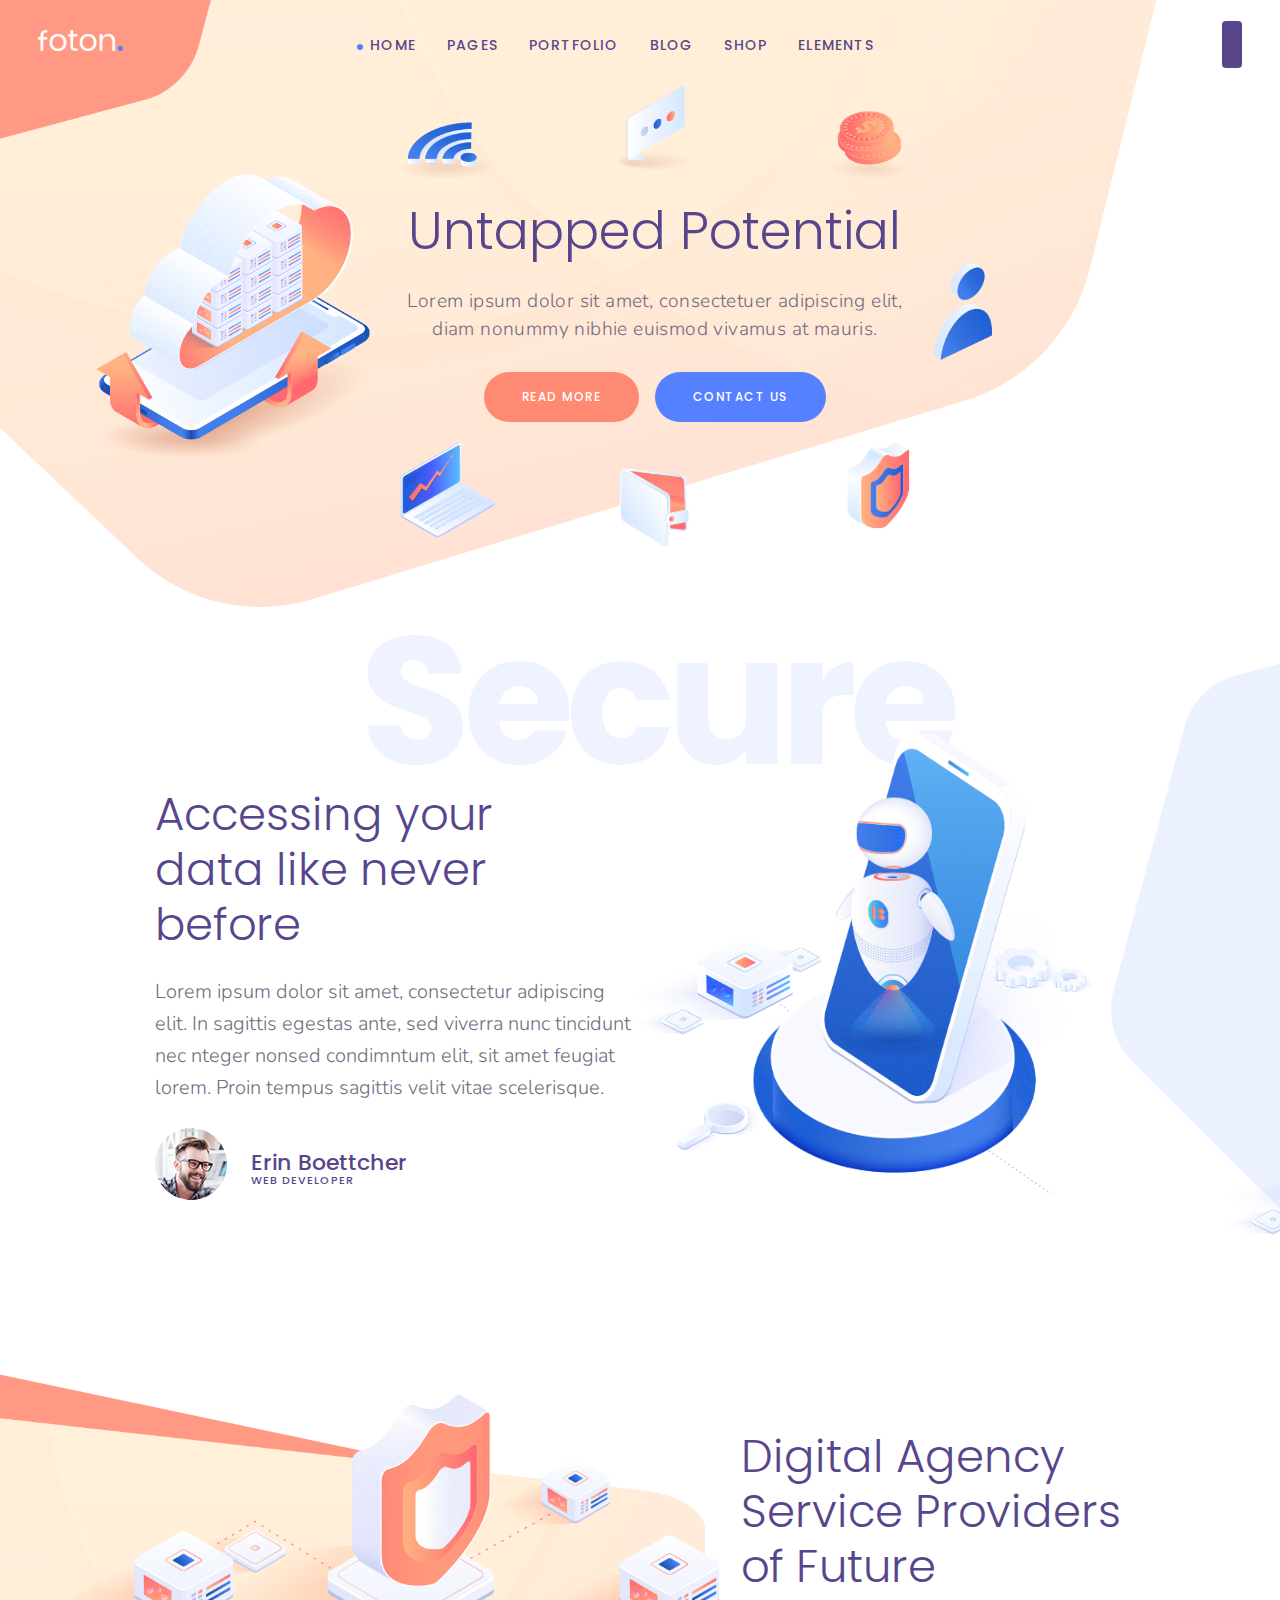
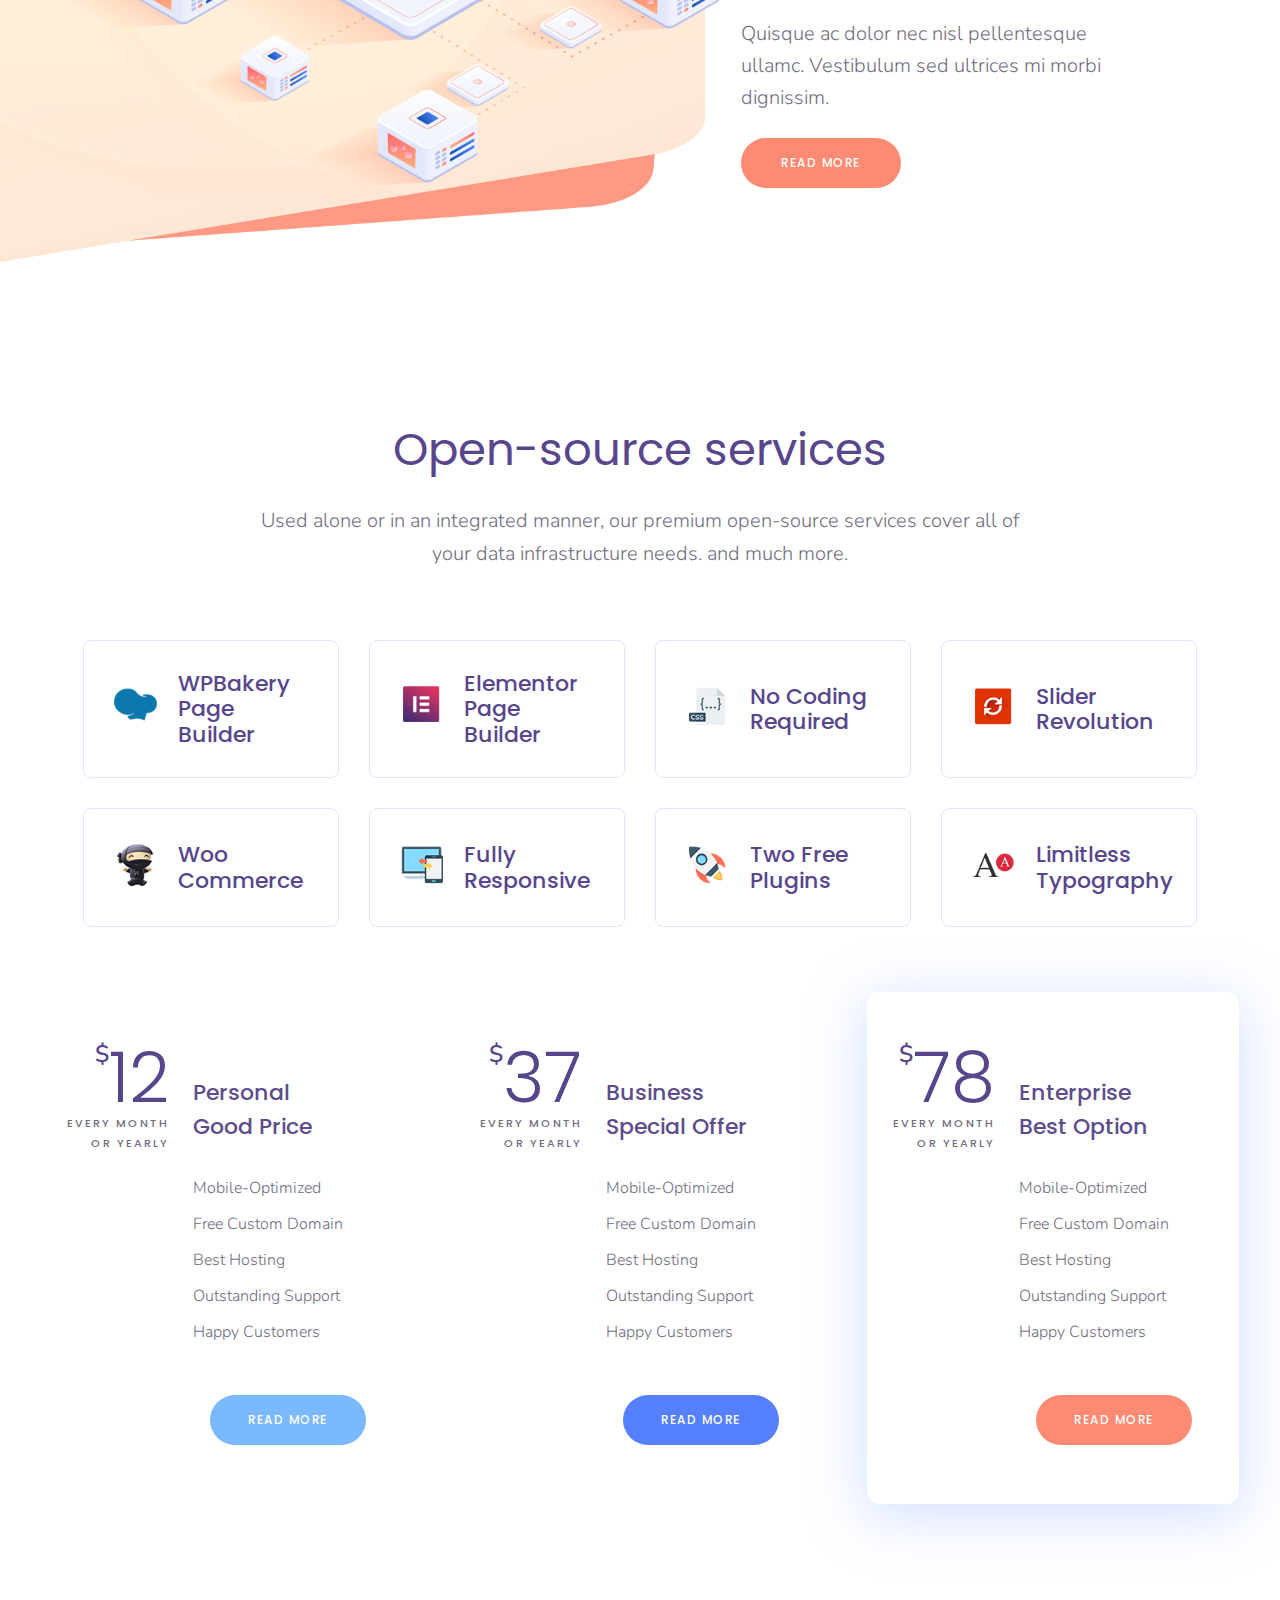
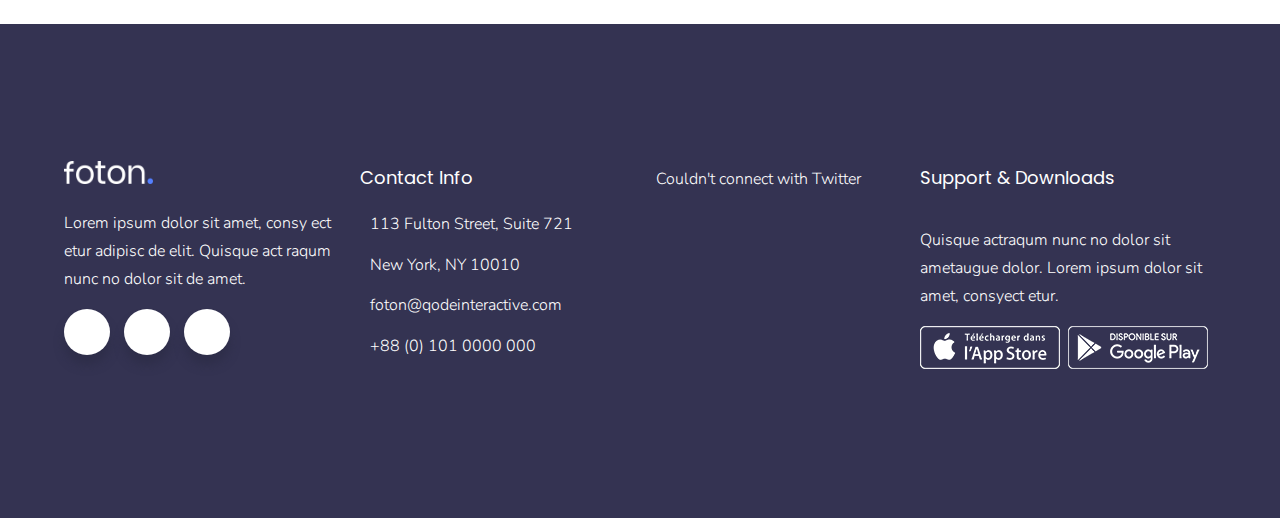
==== index.html @ 510fe8fe "dang responsive digital section" ====
<!DOCTYPE html>
<html lang="en">
<head>
    <meta charset="UTF-8">
    <meta name="viewport" content="width=device-width, initial-scale=1.0">
    <!-- title and favicon -->
    <title>Hosting Home – Foton</title>
    <link rel="shortcut icon" href="./asset/img/header/cropped-favicon-192x192.png" type="image/x-icon">
    <link rel="shortcut icon" href="./asset/img/header/cropped-favicon-180x180.png" type="image/x-icon">
    <link rel="shortcut icon" href="./asset/img/header/cropped-favicon-32x32.png" type="image/x-icon">
    <!-- font awesome cdn -->
    <link rel="stylesheet" href="https://cdnjs.cloudflare.com/ajax/libs/font-awesome/6.5.1/css/all.min.css" integrity="sha512-DTOQO9RWCH3ppGqcWaEA1BIZOC6xxalwEsw9c2QQeAIftl+Vegovlnee1c9QX4TctnWMn13TZye+giMm8e2LwA==" crossorigin="anonymous" referrerpolicy="no-referrer" />
    <link rel="preconnect" href="https://fonts.googleapis.com">
    <link rel="preconnect" href="https://fonts.gstatic.com" crossorigin>
    <link href="https://fonts.googleapis.com/css2?family=Nunito:ital,wght@0,200..1000;1,200..1000&display=swap" rel="stylesheet">
    <link rel="preconnect" href="https://fonts.googleapis.com">
    <link rel="preconnect" href="https://fonts.gstatic.com" crossorigin>
    <link href="https://fonts.googleapis.com/css2?family=Nunito:ital,wght@0,200..1000;1,200..1000&family=Poppins:ital,wght@0,100;0,200;0,300;0,400;0,500;0,600;0,700;0,800;0,900;1,100;1,200;1,300;1,400;1,500;1,600;1,700;1,800;1,900&display=swap" rel="stylesheet">
    <!-- font poppins -->
    <link rel="preconnect" href="https://fonts.googleapis.com">
    <link rel="preconnect" href="https://fonts.gstatic.com" crossorigin>
    <link href="https://fonts.googleapis.com/css2?family=Poppins:ital,wght@0,100;0,200;0,300;0,400;0,500;0,600;0,700;0,800;0,900;1,100;1,200;1,300;1,400;1,500;1,600;1,700;1,800;1,900&display=swap" rel="stylesheet">
    <!-- file css -->
    <link rel="stylesheet" href="./css/desk1024.css">
    <link rel="stylesheet" href="./css/desk1200.css">
    <link rel="stylesheet" href="./css/desktop.css">
    <link rel="stylesheet" href="./css/tablet768.css">
    <link rel="stylesheet" href="./css/phone478.css">
</head>
<body>
    <div class="container">
        <!-- header -->
        <header>
            <div class="navbar">
                <div class="logo">
                    <a href="./index.html"><img src="./asset/img/img_navbar/logo2.png" alt="logo "></a>
                </div>
                <div class="menutext">
                    <ul class="menulist">
                        <li class="list-spec"><span>Home</span>
                            <ul class="second">
                                <li class="second-spec"><span>Main Home</span></li>
                                <li class="second-spec"><span>App Landing Home</span></li>
                                <li class="second-spec"><span>Hosting Home</span></li>
                                <li class="second-spec"><span>Startup Agency Home</span></li>
                                <li class="second-spec"><span>Metro Showcase</span></li>
                                <li class="second-spec"><span>Marketing Home</span></li>
                                <li class="second-spec"><span>Tech Home</span></li>
                                <li class="second-spec"><span>SaaS Home</span></li>
                                <li class="second-spec"><span>Digital Agency</span></li>
                                <li class="second-spec"><span>Product Presentation</span></li>
                                <li class="second-spec"><span>Split Slider Home</span></li>
                                <li class="second-spec"><span>App Presentation</span></li>
                                <li class="second-spec"><span>Vertical Showcase</span></li>
                                <li class="second-spec"><span>Parallax Showcase</span></li>
                                <li class="second-spec"><span>Landing</span></li>
                            </ul>
                        </li>
                        <li class="list-spec"><span>Pages</span>
                            <ul class="second">                  
                                <li class="second-spec"><span>About Us</span></li>
                                <li class="second-spec"><span>About Me</span></li>
                                <li class="second-spec"><span>Contact Us</span></li>
                                <li class="second-spec"><span>Get In Touch</span></li>
                                <li class="second-spec"><span>Our Services</span></li>
                                <li class="second-spec"><span>Our Clients</span></li>
                                <li class="second-spec"><span>What We Offer</span></li>
                                <li class="second-spec"><span>What We Offer</span></li>
                                <li class="second-spec"><span>Pricing Plans</span></li>
                                <li class="second-spec"><span>Pricing Plans</span></li>
                                <li class="second-spec"><span>FAQ Page</span></li>
                            </ul>
                        </li>
                        <li class="list-spec"><span>Portfolio</span>
                            <ul class="second">
                                <li class="second-spec"><span>Standard</span></li>
                                <li class="second-spec"><span>Gallery</span></li>
                                <li class="second-spec"><span>Masonry</span></li>
                                <li class="second-spec"><span>Masonry Wide</span></li>
                                <li class="second-spec"><span>Layouts</span>
                                    <ul class="third">
                                        <li class="third-spec"><span>2 Columns</span></li>
                                        <li class="third-spec"><span>3 Columns</span></li>
                                        <li class="third-spec"><span>3 Columns Wide</span></li>
                                        <li class="third-spec"><span>4 Columns</span></li>
                                        <li class="third-spec"><span>4 Columns Wide</span></li>
                                        <li class="third-spec"><span>5 Columns Wide</span></li>
                                    </ul>
                                </li>
                                <li class="second-spec"><span>Single</span>
                                    <ul class="third">
                                        <li class="third-spec"><span>Small Gallery</span></li>
                                        <li class="third-spec"><span>Big Gallery</span></li>
                                        <li class="third-spec"><span>Small Slider</span></li>
                                        <li class="third-spec"><span>Big Slider</span></li>
                                        <li class="third-spec"><span>Small Images</span></li>
                                        <li class="third-spec"><span>Big Images</span></li>
                                    </ul>
                                </li>
                            </ul>
                        </li>
                        <li class="list-spec"><span>Blog</span>
                            <ul class="second">
                                <li class="second-spec"><span>Right Sidebar</span></li>
                                <li class="second-spec"><span>Left Sidebar</span></li>
                                <li class="second-spec"><span>No Sidebar</span></li>
                                <li class="second-spec"><span>Masonry</span></li>
                                <li class="second-spec"><span>Post Types</span>
                                    <ul class="third">
                                        <li class="third-spec"><span>Standard Post</span></li>
                                        <li class="third-spec"><span>Quote Post</span></li>
                                        <li class="third-spec"><span>Link Post</span></li>
                                        <li class="third-spec"><span>Gallery Post</span></li>
                                        <li class="third-spec"><span>Video Post</span></li>
                                        <li class="third-spec"><span>Audio Post</span></li>
                                    </ul>
                                </li>
                            </ul>
                        </li>
                        <li class="list-spec"><span>Shop</span>
                            <ul class="second">
                                <li class="second-spec"><span>Product List</span></li>
                                <li class="second-spec"><span>Single Product</span></li>
                                <li class="second-spec"><span>Layouts</span>
                                    <ul class="third">
                                        <li class="third-spec"><span>Three Columns</span></li>
                                        <li class="third-spec"><span>Four Columns</span></li>
                                        <li class="third-spec"><span>Four Columns Wide</span></li>
                                        <li class="third-spec"><span>Five Columns Wide</span></li>
                                    </ul>
                                </li>
                                <li class="second-spec"><span>Shop Pages</span>
                                    <ul class="third">
                                        <li class="third-spec"><span>My Account</span></li>
                                        <li class="third-spec"><span>Cart</span></li>
                                        <li class="third-spec"><span>Checkout</span></li>
                                    </ul>
                                </li>
                            </ul>
                        </li>
                        <li class="list-spec">
                            <span>Elements</span>
                            <div class="second">
                                <div class="second-inner">
                                    <ul class="second-inner-list">
                                        <li class="second-sub">
                                            <a href=""><span>PRESENTATION</span></a>
                                            <ul class="second-sub-list">
                                                <li class="second-sub-list-spec"><span>Parallax Section</span></li>
                                                <li class="second-sub-list-spec"><span>Single Image</span></li>
                                                <li class="second-sub-list-spec"><span>Product Showcase</span></li>
                                                <li class="second-sub-list-spec"><span>Floating Images</span></li>
                                                <li class="second-sub-list-spec"><span>Team</span></li>
                                                <li class="second-sub-list-spec"><span>Triple Frame Highlight</span></li>
                                                <li class="second-sub-list-spec"><span>Video Button</span></li>
                                                <li class="second-sub-list-spec"><span>Split Slider</span></li>
                                            </ul>
                                        </li>
                                        <li class="second-sub">
                                            <a href=""><span>CLASSIC</span></a>
                                            <ul class="second-sub-list">
                                                <li class="second-sub-list-spec"><span>Accordions</span></li>
                                                <li class="second-sub-list-spec"><span>Tabs</span></li>
                                                <li class="second-sub-list-spec"><span>Clients</span></li>
                                                <li class="second-sub-list-spec"><span>Buttons</span></li>
                                                <li class="second-sub-list-spec"><span>Icon With Text</span></li>
                                                <li class="second-sub-list-spec"><span>Icon List Items</span></li>
                                                <li class="second-sub-list-spec"><span>Progress Bar</span></li>
                                                <li class="second-sub-list-spec"><span>Contact Form</span></li>
                                            </ul>
                                        </li>
                                        <li class="second-sub">
                                            <a href=""><span>TYPOGRAPHY</span></a>
                                            <ul class="second-sub-list">
                                                <li class="second-sub-list-spec"><span>Blockquote</span></li>
                                                <li class="second-sub-list-spec"><span>Columns</span></li>
                                                <li class="second-sub-list-spec"><span>Headings</span></li>
                                                <li class="second-sub-list-spec"><span>Custom Font</span></li>
                                                <li class="second-sub-list-spec"><span>Dropcaps & Highlights</span></li>
                                                <li class="second-sub-list-spec"><span>Section Title</span></li>
                                                <li class="second-sub-list-spec"><span>Separators</span></li>
                                                <li class="second-sub-list-spec"><span>Testimonials</span></li>
                                            </ul>
                                        </li>
                                        <li class="second-sub">
                                            <a href=""><span>INFOGRAPHIC</span></a>
                                            <ul class="second-sub-list">
                                                <li class="second-sub-list-spec"><span>Comparison Pricing</span></li>
                                                <li class="second-sub-list-spec"><span>Pie Chart</span></li>
                                                <li class="second-sub-list-spec"><span>Pricing Tables</span></li>
                                                <li class="second-sub-list-spec"><span>Google Maps</span></li>
                                                <li class="second-sub-list-spec"><span>Countdown</span></li>
                                                <li class="second-sub-list-spec"><span>Counters</span></li>
                                                <li class="second-sub-list-spec"><span>Portfolio List</span></li>
                                                <li class="second-sub-list-spec"><span>Blog List</span></li>
                                                <li class="second-sub-list-spec"><span>Shop List</span></li>
                                            </ul>
                                        </li>
                                    </ul>
                                </div>
                            </div>
                        </li>
                    </ul>
                </div>
                <div class="tools">
                    <ul class="tools-list">
                        <li class="tools-spec">
                            <i class="fa-solid fa-cart-shopping"></i>
                            <ul class="cart-dropdown">
                                <li>No products in the cart.</li>
                            </ul>
                        </li>
                        <li class="tools-spec"><i class="fa-solid fa-magnifying-glass"></i></li>
                        <li class="tools-spec"><i class="fa-solid fa-bars"></i></li>
                    </ul>
            
                </div>
            </div>
            <div class="navbar2">
                <div class="logo1">
                    <a href="./index.html"><img src="./asset/img/img_navbar/logo1.png" alt="logo tim"></a>
                </div>
                <div class="search">
                    <i class="fa-solid fa-bars"></i>
                </div>
            </div>
        </header>
        <!-- header -->
        <!-- untapped potential section -->
        <section class="untapped-potential-section">
            <div class="untapped-background">
                <img src="./asset/img/background-sec1/h13-rev-img-3.png" alt="back xanh cuoi" class="back1">
                <img src="./asset/img/background-sec1/h13-rev-img-2-2.png" alt="back cam nhat" class="back2">
                <img src="./asset/img/background-sec1/h13-rev-img-1-2.png" alt="back cam dam" class="back3">
            </div>
            <div class="untapped-potential">
                <div class="potential potential-1">
                    <img src="./asset/img/uptapped-potential/cloud.png" alt="">
                </div>
                <div class="potential potential-2 potential-none">
                    <img src="./asset/img/uptapped-potential/wifi.png" alt="">
                </div>
                <div class="potential potential-3 potential-none">
                    <img src="./asset/img/uptapped-potential/chat.png" alt="">
                </div>
                <div class="potential potential-4 potential-none">
                    <img src="./asset/img/uptapped-potential/coin.png" alt="">
                </div>
                <div class="potential potential-5 potential-none">
                    <img src="./asset/img/uptapped-potential/user.png" alt="">
                </div>
                <div class="potential potential-6 potential-none">
                    <img src="./asset/img/uptapped-potential/shield.png" alt="">
                </div>
                <div class="potential potential-7 potential-none">
                    <img src="./asset/img/uptapped-potential/wallet.png" alt="">
                </div>
                <div class="potential potential-8 potential-none">
                    <img src="./asset/img/uptapped-potential/laptop.png" alt="">
                </div>
                <div class="potential potential-9">
                    <h1>Untapped Potential</h1>
                    <p>Lorem ipsum dolor sit amet, consectetuer adipiscing elit, diam nonummy nibhie euismod vivamus at mauris.</p>
                     <ul class="button-up-section">
                        <li><a href="#">READ MORE</a></li>
                        <li><a href="#">CONTACT US</a></li>
                    </ul>
            </div>



        </section>
        <!-- untapped potential section -->
        <!-- secure section -->
        <section class="secure-section">
            <div class="secure-back">
                <img src="./asset/img/secure/secure-back.png" alt="">
            </div>
            <div class="secure-heading">
                <h1>Secure</h1>
            </div>
            <div class="secure-content">
                <div class="secure-desc">
                    <h3>Accessing your <br> 
                        data like never before
                    </h3>
                    <p>
                        Lorem ipsum dolor sit amet, consectetur adipiscing elit. In sagittis egestas ante, sed viverra nunc tincidunt nec nteger nonsed condimntum elit, sit amet feugiat lorem. Proin tempus sagittis velit vitae scelerisque.
                    </p>
                    <div class="secure-user">
                        <div class="secure-avatar">
                            <img src="./asset/img/secure/avatar.png" alt="">
                        </div>
                        <div class="position">
                            <h2>Erin Boettcher</h2>
                            <p>WEB DEVELOPER</p>
                        </div>
                    </div>
                </div>
                <div class="secure-image">
                    <img class="robot" src="./asset/img/secure/robot.png" alt="">
                    <img class="glass" src="./asset/img/secure/glass.png" alt="">
                    <img class="server server-1" src="./asset/img/secure/server.png" alt="">
                    <img class="server server-2" src="./asset/img/secure/server.png" alt="">
                    <img class="setting" src="./asset/img/secure/setting.png" alt="">
                </div>
            </div>
        </section>

        <!-- secure section -->

        <!-- digital section -->
        <section class="digital-section">
            <div class="digital-back">
                <img src="./asset/img/digital/digital-back.png" alt="">
            </div>
            <div class="digital-content">
                <div class="digital-image">
                    <img class="digital server-board" src="./asset/img/digital/server-board.png" alt="">
                    <img class="digital shield" src="./asset/img/digital/shield.png" alt="">
                    <img class="digital server server-1" src="./asset/img/digital/server.png" alt="">
                    <img class="digital server server-2" src="./asset/img/digital/server.png" alt="">
                    <img class="digital server server-3" src="./asset/img/digital/server.png" alt="">
                </div>
                <div class="digital-desc">
                    <h3>Digital Agency Service Providers of Future</h3>
                    <p>Quisque ac dolor nec nisl pellentesque ullamc. Vestibulum sed ultrices mi morbi dignissim.</p>
                    <ul>
                        <li><a href="#">READ MORE</a></li>
                    </ul>
                </div>
            </div>
        </section>

        <!-- digital section -->

        <!-- open-source service section -->
        <section class="opensource-sec">
            <div class="opensource-desc">
                <h3>Open-source services</h3>
                <p>
                    Used alone or in an integrated manner, our premium open-source services cover all of your data infrastructure needs. and much more.
                </p>
            </div>
            <div class="opensource-service">
                <div class="service">
                    <a href="./index.html" class="service-img"><img src="./asset/img/opensource-service/landing-icon-1.png" alt="wpbakery"></a>
                    <a href="./index.html" class="service-desc"><h4>WPBakery Page Builder</h4></a>
                </div>
                <div class="service">
                    <a href="./index.html" class="service-img"><img src="./asset/img/opensource-service/landing-icon-2.png" alt="elementor"></a>
                    <a href="./index.html" class="service-desc"><h4>Elementor Page Builder</h4></a>
                </div>
                <div class="service">
                    <a href="./index.html" class="service-img"><img src="./asset/img/opensource-service/landing-icon-3.png" alt="elementor"></a>
                    <a href="./index.html" class="service-desc"><h4>No Coding Required</h4></a>
                </div>
                <div class="service">
                    <a href="./index.html" class="service-img"><img src="./asset/img/opensource-service/landing-icon-4.png" alt="elementor"></a>
                    <a href="./index.html" class="service-desc"><h4>Slider Revolution</h4></a>
                </div>
                <div class="service">
                    <a href="./index.html" class="service-img"><img src="./asset/img/opensource-service/landing-icon-5.png" alt="elementor"></a>
                    <a href="./index.html" class="service-desc"><h4>Woo Commerce</h4></a>
                </div>
                <div class="service">
                    <a href="./index.html" class="service-img"><img src="./asset/img/opensource-service/landing-icon-6.png" alt="elementor"></a>
                    <a href="./index.html" class="service-desc"><h4>Fully Responsive</h4></a>
                </div>
                <div class="service">
                    <a href="./index.html" class="service-img"><img src="./asset/img/opensource-service/landing-icon-7.png" alt="elementor"></a>
                    <a href="./index.html" class="service-desc"><h4>Two Free Plugins</h4></a>
                </div>
                <div class="service">
                    <a href="./index.html" class="service-img"><img src="./asset/img/opensource-service/landing-icon-8.png" alt="elementor"></a>
                    <a href="./index.html" class="service-desc"><h4>Limitless Typography</h4></a>
                </div>
            </div>
        </section>
        <!-- open-source service section -->
        <!-- plan section -->
        <section class="pricing-table">
            <div class="plan">
                <div class="price">
                    <span class="price-num"><sup>$</sup>12</span>
                    <span class="term">EVERY MONTH OR YEARLY</span>
                </div>
                <div class="plan-desc">
                    <span>Personal</span>
                    <span>Good Price</span>
                    <ul>
                        <li>Mobile-Optimized</li>
                        <li>Free Custom Domain</li>
                        <li>Best Hosting</li>
                        <li>Outstanding Support</li>
                        <li>Happy Customers</li>
                    </ul>
                    <div>
                        <a href="./index.html">READ MORE</a>
                    </div>
                </div>
            </div>
            <div class="plan">
                <div class="price">
                    <span class="price-num"><sup>$</sup>37</span>
                    <span class="term">EVERY MONTH OR YEARLY</span>
                </div>
                <div class="plan-desc">
                    <span>Business</span>
                    <span>Special Offer</span>
                    <ul>
                        <li>Mobile-Optimized</li>
                        <li>Free Custom Domain</li>
                        <li>Best Hosting</li>
                        <li>Outstanding Support</li>
                        <li>Happy Customers</li>
                    </ul>
                    <div>
                        <a href="./index.html">READ MORE</a>
                    </div>
                </div>
            </div>
            <div class="plan">
                <div class="price">
                    <span class="price-num"><sup>$</sup>78</span>
                    <span class="term">EVERY MONTH OR YEARLY</span>
                </div>
                <div class="plan-desc">
                    <span>Enterprise</span>
                    <span>Best Option</span>
                    <ul>
                        <li>Mobile-Optimized</li>
                        <li>Free Custom Domain</li>
                        <li>Best Hosting</li>
                        <li>Outstanding Support</li>
                        <li>Happy Customers</li>
                    </ul>
                    <div>
                        <a href="./index.html">READ MORE</a>
                    </div>
                </div>
            </div>
        </section>
        <!-- plan section -->
    </div>
</body>
<!-- footer -->
<footer>
    <!-- top footer -->
    <section class="top-footer">
        <div class="part-of-top-footer">
            <a href="./index.html"><img src="./asset/img/img_navbar/logo2.png" alt=""></a>
            <p>Lorem ipsum dolor sit amet, consy ect etur adipisc de elit. Quisque act raqum nunc no dolor sit de amet.</p>
            <ul>
                <li><a href="https://twitter.com/QodeInteractive"><i class="fa-brands fa-twitter"></i></a></li>
                <li><a href="https://www.facebook.com/QodeInteractive/"><i class="fa-brands fa-facebook-f"></i></a></li>
                <li><a href="https://workspaceupdates.googleblog.com/2023/04/new-community-features-for-google-chat-and-an-update-currents%20.html"><i class="fa-brands fa-google-plus-g"></i></a></li>
            </ul>
        </div>
        <div class="part-of-top-footer">
            <h5>Contact Info</h5>
            <ul>
                <li><a href="https://www.google.rs/maps/place/113+Fulton+St,+New+York,+NY+10038,++/@40.7112314,-74.0154305,15.83z/data=!4m5!3m4!1s0x89c25a18088e6a71:0x5c6b98146302ac0d!8m2!3d40.7099365!4d-74.00658">113 Fulton Street, Suite 721</a></li>
                <li><a href="https://www.google.rs/maps/place/113+Fulton+St,+New+York,+NY+10038,++/@40.7112314,-74.0154305,15.83z/data=!4m5!3m4!1s0x89c25a18088e6a71:0x5c6b98146302ac0d!8m2!3d40.7099365!4d-74.00658">New York, NY 10010</a></li>
                <li><a href="./index.html">foton@qodeinteractive.com</a></li>
                <li><a href="./index.html">+88 (0) 101 0000 000</a></li>
            </ul>
        </div>
        <div class="part-of-top-footer">
            <p>Couldn't connect with Twitter</p>
        </div>
        <div class="part-of-top-footer">
            <h5>Support & Downloads</h5>
            <p>Quisque actraqum nunc no dolor sit ametaugue dolor. Lorem ipsum dolor sit amet, consyect etur.</p>
            <ul>
                <li><a href="https://www.apple.com/itunes/"><img src="./asset/img/top-footer/apple-down.png" alt="apple"></a></li>
                <li><a href="https://play.google.com/store/games?device=windows"><img src="./asset/img/top-footer/ch-down.png" alt="ggplay"></a></li>
            </ul>
        </div>
    </section>
    <!-- top footer -->
    <!-- bottom footer -->
    <!-- bottom footer -->
</footer>
<!-- footer -->
</html>
---- css/desk1024.css ----
@media only screen and (max-width:1024px){
    .untapped-background{
        position: absolute !important;
        /* top: -95px !important; */
        left: -207px !important;
        padding: 600px !important;
    }
    .untapped-background .back1{
        width: 424px !important;
        height: 250px !important;
        top: 0px !important;
        right: 180px !important;
    }
    .untapped-background .back2{
        width: 900px !important;
        height: 462px !important;
    }
    .untapped-background .back3{
        width: 131px !important;
        height: 88px !important;
    }
    /* untapped background */

    /* untapped potential section */
    .untapped-potential-section{
        max-width: 60% !important;
        min-width: 478px !important;
        margin: 0 auto !important;
        height: 100% !important;
    }
    .untapped-potential{
        min-width: 478px;
        overflow: hidden !important;
        grid-template-columns: 1fr 0.5fr 1fr 0.5fr 1fr !important;
        grid-template-rows: 2fr 0.5fr 1.5fr 0.5fr 0.5fr !important;
        grid-template-areas: 
        'content content content content content'
        'chat chat chat coin coin'
        'wifi cloud cloud cloud user'
        'laptop laptop shield shield shield'
        'wallet wallet wallet wallet wallet' !important
        ;
    }
    .potential-1{
        width: 90% !important;
    }
    .potential-2{
        width: 100% !important;
        justify-content: center;
    }
    .potential-2 img{
        margin-left: 2%;
    }
    .potential-3 img{
        width: 20%;
    }
    .potential-4{
        justify-content: center;
    }
    .potential-4 img{
        width: 40%;
    }
    .potential-5{
        display: flex;
        justify-content: end;
    }
    .potential-6{
        align-self: flex-end !important;
    }
    .potential-6 img{
        width: 17%;
        margin-right: 20%;
    }
    .potential-7 img{
        width: 12%;
    }
    .potential-8{
        display: flex;
        justify-content: center;
    }
    .potential-8 img{
        width: 40%;
    }
    .potential-9{
        margin-bottom: 1rem;
    }
    .potential-9 h1{
        font-size: 2.75rem !important;
        margin-bottom: 1rem !important;
    }
    .potential-9 p{
        font-size: 1.2rem !important;
        margin-bottom: 1rem !important;
        padding-bottom: 0 !important;
    }
    /* untapped potential section */
    /* secure section */
    .secure-section{
        margin-bottom: 9rem;
    }
    img.robot, img.server, img.server,img.glass{
        display: none;
    }
    .secure-content{
        flex-direction: column !important;
        align-items: center !important;
        text-align: center !important;
        width: 540px !important;
    }
    .secure-desc{
        width: 100% !important;
    }
    .secure-desc h3{
        font-size: 2.8125rem;
    }
    img.setting{
        width: 162px !important;
        height: 72px !important;
        top: -390px !important;
        left: -130px !important;
    }
    .secure-user{
        justify-content: center !important;
    }
    /* secure section */


    /* pricing table section */
    .pricing-table{
        width: 95%;
        margin: 0 auto;
    }
    .plan{
        flex-direction: column;
        justify-content: center;
        align-items: center;
        padding: 0 0.9375rem;
        border-radius: 10px !important;
    }
    .plan .price, .plan .plan-desc{
        width: 100%;
        text-align: center;
    }
    .price{
        align-items: center;
        text-align: center !important;
    }
    .price span{
        text-align: center !important;
    }
    .plan-desc{
        padding-top: 1.625rem;
        padding-left: 0 !important;
    }
    .plan-desc span:first-child{
        padding-top: 1.0625rem !important;
    }
    .plan-desc span:nth-child(2){
        padding-top: 0.75rem;
    }
    .plan-desc a{
        padding: 0.5rem 1.4rem !important;
        text-align: center;
        margin: 0 auto;
    }
    /* pricing table section */
}
---- css/desk1200.css ----
@media only screen and (max-width:1200px){
    /* overview */
    h3{
        font-size: 2.6875rem !important;
    }
    /* overview */
    /* open-source service */
    .service{
        width: 40% !important;
    }
    .opensource-desc{
        width: 70% !important;
    }
    /* open-source service */
}
---- css/desktop.css ----
/* reset css */
*{
    box-sizing: border-box;
    margin: 0;
    padding: 0;
    font-family: 'Nunito', sans-serif;
}
::after,::before{
    box-sizing: border-box;
}
body{
    font-family: 'Nunito',sans-serif;
    font-size: 1rem;
    line-height: 1.75rem;
    font-weight: 300;
    color: #716c80;
    background-color: #fff;
    overflow-x: hidden;
}
/* overview */
.container{
    overflow: hidden;
    width: 100%;
}
h1, h2, h3, h4, h5, h6{
    color: #58468c;
    font-family: 'Poppins',sans-serif;
}
a{
    text-decoration: none;
}
h4{
    font-size: 1.375rem;
    line-height: 1.6rem;
    font-weight: 500;
}
h3{
    font-size: 2.8125rem;
    line-height: 3rem;
    font-weight: 400;
}
ul{
    list-style: none;
    display: block;
}
p{
    color:rgb(113, 108, 128)
}
/* navbar */
header{
    background-color: transparent;
}
header .navbar{
    display: flex;
    justify-content: space-between;
    padding-top: 30px;
    padding-left: 3%;
    padding-right: 3%;
    align-items: center;
    align-items: center;
    padding-bottom: 25px;
}
/* navbar */

/* navbar logo */
.logo{
    width: 7%;
}
.logo a img{
    width: 100%;
}
.logo1{
    display: none;
}
.search{
    display: none;
}
/* navbar logo */
/* menu list */
.menutext{
    width: 47%;
}
.menulist{
    display: flex;
    width: 100%;
    justify-content: space-evenly;
    list-style-type: none;
    cursor: pointer;
}
.list-spec{
    position: relative;
    cursor: pointer;
}
.second, .third,
.list-spec:nth-child(3) .second .second-spec:nth-child(5) .third,
.list-spec:nth-child(3) .second .second-spec:nth-child(6) .third,
.list-spec:nth-child(4) .second .second-spec:nth-child(5) .third,
.list-spec:nth-child(5) .second .second-spec:nth-child(3) .third,
.list-spec:nth-child(5) .second .second-spec:nth-child(4) .third{
    position: absolute;
    top: 60px;
    left: -70%;
    z-index: 2;
    width: 600%;
    border-radius: 7px;
    display: none;
    padding: 1.5rem 2.3125rem;
    background-color: #fff;
    border: 1px solid transparent;
    font-family: 'Poppins',sans-serif;
    line-height: 2em;
    box-shadow: 0 10px 55px 5px rgba(137,173,255,.35);
    text-align: left;
}
.second .second-spec, 
.second-sub-list-spec,
.list-spec:nth-child(3) .second .second-spec:nth-child(5) .third .third-spec,
.list-spec:nth-child(3) .second .second-spec:nth-child(6) .third .third-spec,
.list-spec:nth-child(4) .second .second-spec:nth-child(5) .third .third-spec,
.list-spec:nth-child(5) .second .second-spec:nth-child(3) .third .third-spec,
.list-spec:nth-child(5) .second .second-spec:nth-child(4) .third .third-spec{
    display: block;
    width: 100%;
    text-align: left;
    padding: 0.3rem 0;
    position: relative;
}
.second-spec>span, 
.second-sub-list-spec>span,
.list-spec:nth-child(3) .second .second-spec:nth-child(5) .third .third-spec>span,
.list-spec:nth-child(3) .second .second-spec:nth-child(6) .third .third-spec>span,
.list-spec:nth-child(4) .second .second-spec:nth-child(5) .third .third-spec>span,
.list-spec:nth-child(5) .second .second-spec:nth-child(3) .third .third-spec>span,
.list-spec:nth-child(5) .second .second-spec:nth-child(4) .third .third-spec>span{
    position: relative;
    display: block;
    overflow: hidden;
    padding: 0 30px 0 0;
    transition: padding .2s cubic-bezier(.02,.54,.58,1);
}
.list-spec:nth-child(5) .second .second-spec:nth-child(3) .third{
    width: 180% !important;
}
.second-sub-list{
    position: relative;
}
.second-sub-list-spec{
    position: relative;
}
.second-spec::before, 
.second-sub-list-spec::before,
.third-spec::before{
    opacity: 0;
    content: '';
    position: absolute;
    left: -13px;
    top: calc(50% - 3px);
    width: 6px;
    height: 6px;
    border-radius: 50%;
    background-color: #5580ff;
    transition: opacity .2s cubic-bezier(.02,.54,.58,1);
    transition: opacity .3s cubic-bezier(.02,.54,.58,1),left .2s,right .2s;
}
.second-spec:hover::before, 
.second-sub-list-spec:hover::before,
.third-spec:hover::before{
    opacity: 1;
    left: 2px;
}
.second-spec:hover{
    opacity: 1;
}
.second-spec:hover>span, 
.second-sub-list-spec:hover>span,
.third-spec:hover>span{
    padding: 0 10px 0 15px !important;
}
.second-inner{
    position: relative;
}
.second-inner-list{
    position: relative;
    display: flex;
    width: 100%;
    margin: 0 auto;
    justify-content: space-evenly;
}
.second-sub{
    width: 18%;
    position: relative;
}
.third{
    display: none !important;
}
.list-spec:nth-child(3) .second .second-spec:nth-child(5):hover .third,
.list-spec:nth-child(3) .second .second-spec:nth-child(5) .third:hover,
.list-spec:nth-child(3) .second .second-spec:nth-child(6):hover .third,
.list-spec:nth-child(3) .second .second-spec:nth-child(6) .third:hover,
.list-spec:nth-child(4) .second .second-spec:nth-child(5):hover .third,
.list-spec:nth-child(4) .second .second-spec:nth-child(5) .third:hover,
.list-spec:nth-child(5) .second .second-spec:nth-child(3):hover .third,
.list-spec:nth-child(5) .second .second-spec:nth-child(3) .third:hover,
.list-spec:nth-child(5) .second .second-spec:nth-child(4):hover .third,
.list-spec:nth-child(5) .second .second-spec:nth-child(4) .third:hover{
    display: block !important;
}
.list-spec:nth-child(3) .second .second-spec:nth-child(5) .third,
.list-spec:nth-child(3) .second .second-spec:nth-child(6) .third,
.list-spec:nth-child(4) .second .second-spec:nth-child(5) .third,
.list-spec:nth-child(5) .second .second-spec:nth-child(3) .third,
.list-spec:nth-child(5) .second .second-spec:nth-child(4) .third{
    position: absolute;
    z-index: 8;
    display: block;
    width: 150%;
    overflow: visible;
    top: -15%;
    left: 100%;
}
.list-spec:last-child .second{
    position: fixed;
    width: 100%;
    left: 0;
    top: 115px;
}
.list-spec:nth-child(3) .second{
    width: 280%;
}
.list-spec:nth-child(4) .second,  
.list-spec:nth-child(5) .second{
    width: 520%;
}
.list-spec:first-child .second .second-spec:nth-child(3)>span{
    padding: 0 10px 0 15px !important;
}
.list-spec:first-child .second-spec:nth-child(3)::before{
    opacity: 1;
    left: 2px;
}
.list-spec:first-child::before{
    opacity: 1;
}
.list-spec::before{
    opacity: 0;
    content: '';
    position: absolute;
    left: -13px;
    top: calc(50% - 1px);
    width: 6px;
    height: 6px;
    border-radius: 50%;
    background-color: #5580ff;
    transition: opacity .2s cubic-bezier(.02,.54,.58,1);
}
.list-spec:hover:before{
    opacity: 1;
}
.list-spec:hover>span{
    color: #ff8a73;
}
.list-spec:hover>.second, .second:hover{
    display: block !important;
}
.list-spec>span, .second-sub a span{
    font-family: 'Poppins', sans-serif;
    font-size: 14px;
    color: #58468c;
    letter-spacing: .085em;
    text-transform: uppercase;
    font-weight: 500;
    line-height: 23px;
    cursor: pointer;
}
.list-spec>span{
    padding-top: 100%;
    padding-bottom: 100%;

}
/* icon list in header */
.tools{
    width: 10%;
}
.tools-list{
    display: flex;
    width: 100%;
    justify-content: space-between;
    align-items: center;
}
.tools i{
    color: #58468c;
    font-size: 20px;
}
.tools .fa-solid{
    transition: color .2s cubic-bezier(.02,.54,.58,1);
    transition: background-color .2s cubic-bezier(.02,.54,.58,1);
}
.tools .fa-solid:hover{
    color: #ff8a73;
}
.fa-solid.fa-bars{
    padding: 10px;
    background-color: #58468c;
    color: white;
    border-radius: 4px;
}
.fa-solid.fa-bars:hover{
    background-color: #ff8a73;
    color: #dde7ff;
}
.cart-dropdown{
    display: block;
    position: absolute;
    top: 150px;
    left: auto;
    right: 7%;
    width: 25%;
    background-color: #fff;
    text-align: left;
    z-index: 1000;
    opacity: 0;
    visibility: hidden;
    box-sizing: border-box;
    box-shadow: 0 10px 55px 5px rgba(137,173,255,.35);
    border-radius: 10px;
    transition: all .35s cubic-bezier(.53,.01,.18,1);
    margin: 30px;
    padding: 30px;
}
.tools-list:first-child .tools-spec:hover .cart-dropdown{
    opacity: 1;
    visibility: visible;
    top: 80px;
}
/* icon list in header */
/* untapped background */
.untapped-background{
    width: 100%;
    overflow: hidden;
    position: absolute;
    top: -95px;
    left: -75px;
    padding: 100vh 100vw;
    z-index: -1;
}
.untapped-background .back1{
    position: absolute;
    z-index: -3;
    width: 1060px;
    height: 500px;
    top: -55px;
    right: 0px;
}
.untapped-background .back2{
    position: absolute;
    z-index: -2;
    width: 1170px;
    height: 617px;
    top: 0px;
    left: 0px;
}
.untapped-background .back3{
    position: absolute;
    z-index: -1;
    top: 0px;
    left: 0px;
    width: 225px;
    height: 152px;
}
/* untapped background */
/* untapped potential section */
.untapped-potential-section{
    min-width: 1024px;
    max-width: 80%;
    margin-left: 5%;
    height: auto;
    /* overflow: hidden; */
    position: relative;

}
.untapped-potential{
    overflow: hidden;
    display: grid;
    grid-template-columns: 1.5fr 0.75fr 0.73fr 0.75fr 0.75fr;
    grid-template-rows: 0.9fr 2.5fr 0.8fr;
    justify-items: center;
    align-items: center;
    grid-auto-rows: 100px;
    column-gap: 2%;
    grid-template-areas:
    'cloud wifi chat coin user'
    'cloud content content content user'
    'cloud laptop wallet shield user'
    }
.potential{
    width: 100%;
}
/* .potential img{
        margin-right: 3%;
        margin-left: auto;
    } */
.potential-1{
    grid-area: cloud;
    width: 100%;
    display: flex;

}
.potential-1 img{
    max-width: 87%;
    margin-right: 3%;
    margin-left: auto;

}
.potential-2{
    grid-area: wifi;
    height: 100%;
    display: flex;
    flex-direction: column-reverse;
    align-items: flex-start;

}
.potential-2 img{
    max-width: 60%;
    
}
.potential-3{
    grid-area: chat;
    display: flex;
    justify-content: center;
    align-self: flex-start;
}
.potential-3 img{
    max-width: 50%;
}
.potential-4{
    grid-area: coin;
    display: flex;
    flex-direction: row-reverse;
    align-self: flex-end;
}
.potential-4 img{
    max-width: 50%;
}
.potential-5{
    grid-area: user;
}
.potential-5 img{
    margin-left: 2%;
    max-width: 37%;
}
.potential-6{
    grid-area: shield;
    align-self: flex-start;
    display: flex;
    justify-content: flex-end;
}
.potential-6 img{
    max-width: 40%;

}
.potential-7{
    grid-area: wallet;
    align-self: flex-end;
    display: flex;
    justify-content: center;
}
.potential-7 img{
    max-width: 45%;
}
.potential-8{
    grid-area: laptop;
}
.potential-8 img{
    max-width: 60%;
}
.potential-9{
    grid-area: content;
}
.potential-9 h1{
    font-size: 3.25rem;
    font-weight: 300;
    margin-bottom: 1.5rem;
    line-height: 4rem;
    text-align: center;
}
.potential-9 p{
    /* width: 90%; */
    text-align: center;
    font-size: 1.2rem;
    letter-spacing: 0.025rem;
    padding-bottom: 1.8rem;
}
.potential-9 ul{
    display: flex;
    justify-content: space-around;
    align-items: center;
    width: 70%;
    margin: 0 auto;

}
.potential-9 ul li a{
    display: block;
    margin-bottom: 0 !important;
}
/* animation for untapped */
/* .potential{
    opacity: 0;
} */
/* animation for untapped */
/* untapped potential section */


/* secure section */
.secure-section{
    margin-top: 15rem;
    position: relative;
    margin-bottom: 10rem;
}
/* .secure-back{
    position: absolute;
} */
.secure-back{
    z-index: -1;
}
.secure-back img{
    position: absolute;
    width: 169px;
    height: 546px;
    right: 0px;
    top: -7.75rem;
    z-index: -1;
}
.secure-heading{
    position: absolute;
    top:-11rem;
    z-index: -1;
    width: 100%;
}
.secure-heading>h1{
    text-align: center;
    display: block;
    font-family: 'Poppins', sans-serif;
    font-weight: 700;
    font-size: 11.25rem;
    line-height: 11.25rem;
    color: rgb(239, 243, 255);
    letter-spacing: -0.5rem;
    margin-left: 2rem;
}
.secure-content{
    display: flex;
    width: 970px;
    margin: 0 auto;
}
.secure-desc{
    width: 80%;
    margin-right: 15px;
}
.secure-desc h3,
.digital-desc h3{
    font-family: 'Poppins', sans-serif;
    line-height: 3.4375rem;
    font-weight: 300;
    letter-spacing: 0px;
    color: rgb(88, 70, 140);
    margin-bottom: 1.5rem;
}
.secure-desc p,
.digital-desc p{
    color: rgb(113, 108, 128);
    line-height: 2rem;
    font-weight: 300;
    font-size: 1.25rem;
    letter-spacing: 0;
    margin-bottom: 1.5rem;
}
.secure-user{
    display: flex;
    align-items: center;
}
.secure-avatar img{
    width: 4.5rem;
}
.position{
    margin-left: 5%;
    display: flex;
    flex-direction: column;
    justify-content: center;
}
.position h2,
.position p{
    color: rgb(88, 70, 140);
    font-family: 'Poppins', sans-serif;
    font-weight: 500;
    margin-bottom: 0;
}
.position h2{
    line-height: 1.5625rem;
    font-size: 1.375rem;
}
.position p{
    font-size: 0.6875rem;
    letter-spacing: 1px;
    line-height: 0.6875rem;
}

.secure-image{
    position: relative;
    width: 75%;
    margin-left: 13px;
}
.secure-image img{
    position: absolute;
}
.secure-image .robot{
    width: 330px;
    height: 463px;
    top:-55px;
    left: 80px;
}
.secure-image .glass{
    width: 84px;
    height: 49px;
    top: 315px;
    left: 8px;
}
.secure-image .server{
    width: 192px;
    height: 97px;
}
.secure-image .server-1{
    top: 150px;
    left: -40px;
}
.secure-image .server-2{
    top: 350px;
    right: 30px;
}
.secure-image .setting{
    width: 102px;
    height: 45px;
    top: 160px;
    right: 30px;
}
/* secure section */

/* digital section */
.digital-section{
    position: relative;
}
.digital-back{
    position: absolute;
    z-index: -1;
}
.digital-back img{
    position: absolute;
    width: 705px;
    height: 488px;
    left: 0px;
    top: 5px;
}
.digital-content{
    display: flex;
    width: 970px;
    margin: 0 auto;
    align-items: center;
    justify-content: space-between;
    overflow: hidden;
}
.digital-image{
    width: 50%;
    margin-right: 12px;
}
.digital-desc{
    margin-top: 60px;
    margin-left: 190px;
    width: 50%;
}
.digital-desc ul{
    max-width: 37%;
    min-width: 160px;
}
.digital-image .digital{
    position: absolute;
}
.server-board{
    width: 523px;
    height: 292px;
    left: 183px;
    top: 89px;
}
.shield{
    width: 140px;
    height: 193px;
    left: 351px;
    top: 25px;
}
.server{
    width: 170px;
    height: 98px;
}
.server-1{
    left: 64px;
    top: 162px;
}
.server-2{
    left: 550px;
    top: 166px;
}
.server-3{
    left: 308px;
    top: 320px;
}

/* digital section */
/* open source service */
.opensource-desc{
    display: flex;
    width: 60%;
    flex-direction: column;
    justify-content: center;
    align-items: center;
    margin: 0 auto;
    text-align: center;
    padding-bottom: 3.4375rem;
    padding-top: 11.1875rem;
}
.opensource-desc h3{
    margin-bottom: 15px;
}
.opensource-desc p{
    font-size: 1.25rem;
    margin-top: 0.9375rem;
    line-height: 2.0625rem;

}
.opensource-service{
    display: flex;
    flex-wrap: wrap;
    justify-content: center;
}
.service{
    display: flex;
    align-items: center;
    flex-wrap: wrap;
    border-radius: 8px;
    border: 1px solid #dde7ff;
    padding:1.875rem;
    margin: 0.9375rem;
    justify-content: center;
    width: 20%;
    transition: all .2s cubic-bezier(.02,.54,.58,1);
}
.service:hover{
    box-shadow: 0 10px 55px 5px rgba(137,173,255,.35);
    border:none;
    transform: translateY(-10px);
}
.service-img{
    width: 20%;
}
.service-img img{
    max-width: 110%;
}
.service-desc{
    width: 80%;
    padding-left: 1.5625rem;
}
/* open source service */
/* pricing table section */
.pricing-table{
    display: flex;
    justify-content: space-evenly;
    align-items: center;
    padding-top: 3.125rem;
    /* temp padding bottom */
    padding-bottom: 120px;
}
.pricing-table .plan:nth-child(1),.pricing-table .plan:nth-child(2){
    transition: box-shadow .35s cubic-bezier(.02,.54,.58,1),-webkit-box-shadow .35s cubic-bezier(.02,.54,.58,1);
}
.pricing-table .plan:nth-child(1):hover,.pricing-table .plan:nth-child(2):hover{
    box-shadow: 0 10px 55px 5px rgba(137,173,255,.35);
}
.pricing-table .plan:nth-child(3){
    box-shadow: 0 10px 55px 5px rgba(137,173,255,.35);
}
.plan{
    display: flex;
    justify-content: center;
    border-radius: 3%;
}
.price{
    display: flex;
    flex-direction: column;
    width: 40%;
    padding: 3.1875rem 0.5rem 0px ;
}
.price .term{
    font-size: 0.6875rem;
    line-height: 1.25rem;
    font-family: 'Poppins', sans-serif;
    font-weight: 500;
    letter-spacing: 0.125rem;
    text-align: right;
}
.price-num{
    color: #58468c;
    font-size: 4.375rem;
    line-height: 1em;
    font-family: 'Poppins', sans-serif;
    font-weight: 300 !important;
    text-align: right;
}
.price-num sup{
    position: relative;
    vertical-align: super;
    bottom: 0.9375rem;
    font-size: 1.5rem;
    line-height: 1em;
    font-weight: 600;
}
.plan-desc{
    display: flex;
    flex-direction: column;
    width: 70%;
    padding-left: 1rem;
}
.plan-desc span{
    color: #5d4d8c;
    font-family: 'Poppins',sans-serif;
    font-size: 1.375rem;
    line-height: 1.625rem;
    font-weight: 500;
    padding-top: 0.5rem;
}
.plan-desc span:first-child{
    padding-top: 5.5rem;
}
.plan-desc ul{
    display: block;
    padding: 1.875rem 0rem 2.8125rem;
}
.plan-desc ul li{
    padding: 0.25rem 0rem;
}
.plan-desc div{
    width: 80%;
    display: flex;
    justify-content: center;
    margin: 0 auto;
    transform: translateX(-0.9375rem);
}
.plan-desc div a, 
.potential-9 ul li a,
.digital-desc ul li a{
    display: block;
    padding: 0.75rem 2.3125rem;
    color: #fff;
    border: 1px solid transparent;
    text-align: center;
    font-size: 0.75rem;
    font-weight: 500;
    font-family: 'Poppins',sans-serif;
    line-height: 2em;
    letter-spacing: .125em;
    border-radius: 3em;
    margin-bottom: 3.6875rem;
    transition: box-shadow .35s cubic-bezier(.02,.54,.58,1),-webkit-box-shadow .35s cubic-bezier(.02,.54,.58,1);
}
.plan:first-child .plan-desc div a{
    background-color: rgb(123, 185, 255);
    box-shadow: none;
}
.plan:first-child .plan-desc div a:hover{
    box-shadow: rgba(123, 185, 255,0.5) 0px 10px 25px 0px;
}
.plan:nth-child(2) .plan-desc div a, .potential-9 ul li:last-child a{
    background-color: rgb(85, 128, 255);
    box-shadow: none;
}
.plan:nth-child(2) .plan-desc div a:hover, .potential-9 ul li:last-child a:hover{
    box-shadow: rgba(85, 128, 255, 0.5) 0px 10px 25px 0px;
}
.plan:nth-child(3) .plan-desc div a, 
.potential-9 ul li:first-child a,
.digital-desc ul li a{
    background-color: rgb(255, 138, 115);
    box-shadow: none;
}
.plan:nth-child(3) .plan-desc div a:hover, 
.potential-9 ul li:first-child a:hover,
.digital-desc ul li a:hover{
    box-shadow: rgba(255, 138, 115, 0.5) 0px 10px 25px 0px;
}/* pricing table section */
/* footer */
footer{
    background-color: #343352;
}
/* top-footer section */
.top-footer{
    display: flex;
    align-items: baseline;
    padding: 7.375rem 0rem 7.8125rem;
    width: 90%;
    margin: 0 auto;
} 
.part-of-top-footer{
    width: 25%;
}  
.part-of-top-footer:nth-child(1) a{
    width: 15%;
    height: auto;
}
.part-of-top-footer:nth-child(1) a img{
    max-width: 30%;
}
.part-of-top-footer:nth-child(1) p, 
.part-of-top-footer:nth-child(4) p{
    color: #fff;
    padding: 1rem 0;
}
.part-of-top-footer:nth-child(1) ul{
    display: flex;
}
.part-of-top-footer:nth-child(1) ul li a i{
    font-size: 1.1875rem;
    margin: 0px 0.875rem 0px 0px;
    color: rgb(36, 36, 43);
    width: 2.875rem;
    height: 2.875rem;
    border-radius: 50%;
    background-color: #fff;
    box-shadow: 0 10px 10px rgba(45,45,71,.8);
    display: flex;
    align-items: center;
    justify-content: center;
    transition:.2s cubic-bezier(.02,.54,.58,1);
}
.part-of-top-footer:nth-child(1) ul li a i:hover{
    color: rgb(255, 138, 155);
}
.part-of-top-footer:nth-child(2) h5, 
.part-of-top-footer:nth-child(4) h5{
    font-size: 1.125rem;
    color: #fff;
    margin: 0.5625rem 0rem 1.3rem;
    letter-spacing: 0;
    line-height: 1.3em;
    font-weight: 400;
}
.part-of-top-footer:nth-child(2) ul li a{
    display: inline-block;
    font-size: 1rem;
    padding: 0 0 0 0.625rem;
    color: rgb(255, 255, 255);
    margin-bottom: 0.8rem;

}
.part-of-top-footer:nth-child(3) p{
    color: #fff;
}
.part-of-top-footer:nth-child(4) ul{
    display: flex;
}
.part-of-top-footer:nth-child(4) ul li{
    width: 100%;
}
.part-of-top-footer:nth-child(1), 
.part-of-top-footer:nth-child(2), 
.part-of-top-footer:nth-child(4){
    width: 28%;
}
.part-of-top-footer{
    padding: 0.9375rem 0 0.9375rem;
}
/* top-footer section */

/* bottom footer section */

/* bottom footer section */
/* footer */
---- css/tablet768.css ----
@media only screen and (max-width:768px){
    /* overview */
    h3{
        font-size: 1.5rem !important;
    }
    /* overview */
    /* secure section */
    .secure-desc h3{
        font-size: 2.8125rem !important;
    }
    .secure-back img{
        width: 100px !important;
        height: 323px !important;
        top: 0rem;
    }
    .secure-heading h1{
        font-size: 6.5rem !important;
        letter-spacing: 0.1px;
    }
    /* secure section */

    /* opensource service section */
    .service{
        width: 75% !important;
    }
    .opensource-desc{
        width: 90% !important;
    }
    /* opensource service section */
    /* pricing table section */
    .pricing-table{
        flex-direction: column;
        width: 100%;
    }
    .plan{
        width: 80%;
    }
    .plan-desc a{
        padding: 0.5rem 1.75rem;
    }
    /* pricing table section */

    /* footer */
    /* top-footer section */
    /* .top-footer{
        width: 100%;
    } */
    .part-of-top-footer{
        width: 40% !important;
    }
    /* top-footer section */

    /* footer */

}
---- css/phone478.css ----
@media only screen and (max-width:479px){
    /* untapped potential section */
    *{
        box-sizing: border-box;
    }
    .untapped-potential-section{
        max-width: 100% !important;
        min-width: 100% !important;
        margin-left: 0 !important;
        margin-right: 0 !important;
    }
    .untapped-potential{
        grid-template-columns: 1fr 1fr !important;
        grid-template-rows: 1fr 1fr !important;
        grid-template-areas: 
        'content content'
        'cloud cloud'   
        !important;
        justify-items: center;
        column-gap: 0;
        min-width: 100%;

    }
    .potential-none{
        display: none;
    }
    .potential-1{
        align-self: start;
        align-items: center !important;
    }
    .potential-1 img{
        max-width: 50%;
        min-width: 215px;
        margin: 0 auto !important;
    }
    .potential.potential-9{
        width: 100% !important;
        justify-content: center;
    }
    .potential-9 h1{
        font-size: 1.7rem !important;
        margin-bottom: 0.3rem !important;

    }
    .potential-9 p{
        font-size: 1rem !important;
        padding-bottom: 0.75rem !important;
    }
    .potential-9 ul{
        width: 100% !important;
        flex-direction: column;
    }
    .potential-9 ul li{
        max-width: 55%;
        min-width: 165px;
    }
    .potential-9 ul li a{
        font-size: 0.7rem;
        margin-bottom: 1.1rem !important;
    }
    /* untapped potential section */
    /* secure section */
    .secure-section{
        margin-top: 8rem !important;
    }
    .secure-back img{
        width: 140px !important;
        height: 395px !important;
        top:-0.75rem !important;
    }
    .secure-heading h1{
        font-size: 5rem;
        line-height: 10rem;
        letter-spacing: -2px;
        margin-left: 0px !important;
    }
    .secure-desc h3{
        font-size: 1.5625rem !important;
        line-height: 2.1875rem;
    }
    .secure-content{
        width: 75% !important;
    }
    img.setting{
        display: none !important;
    }
    /* secure section */
}
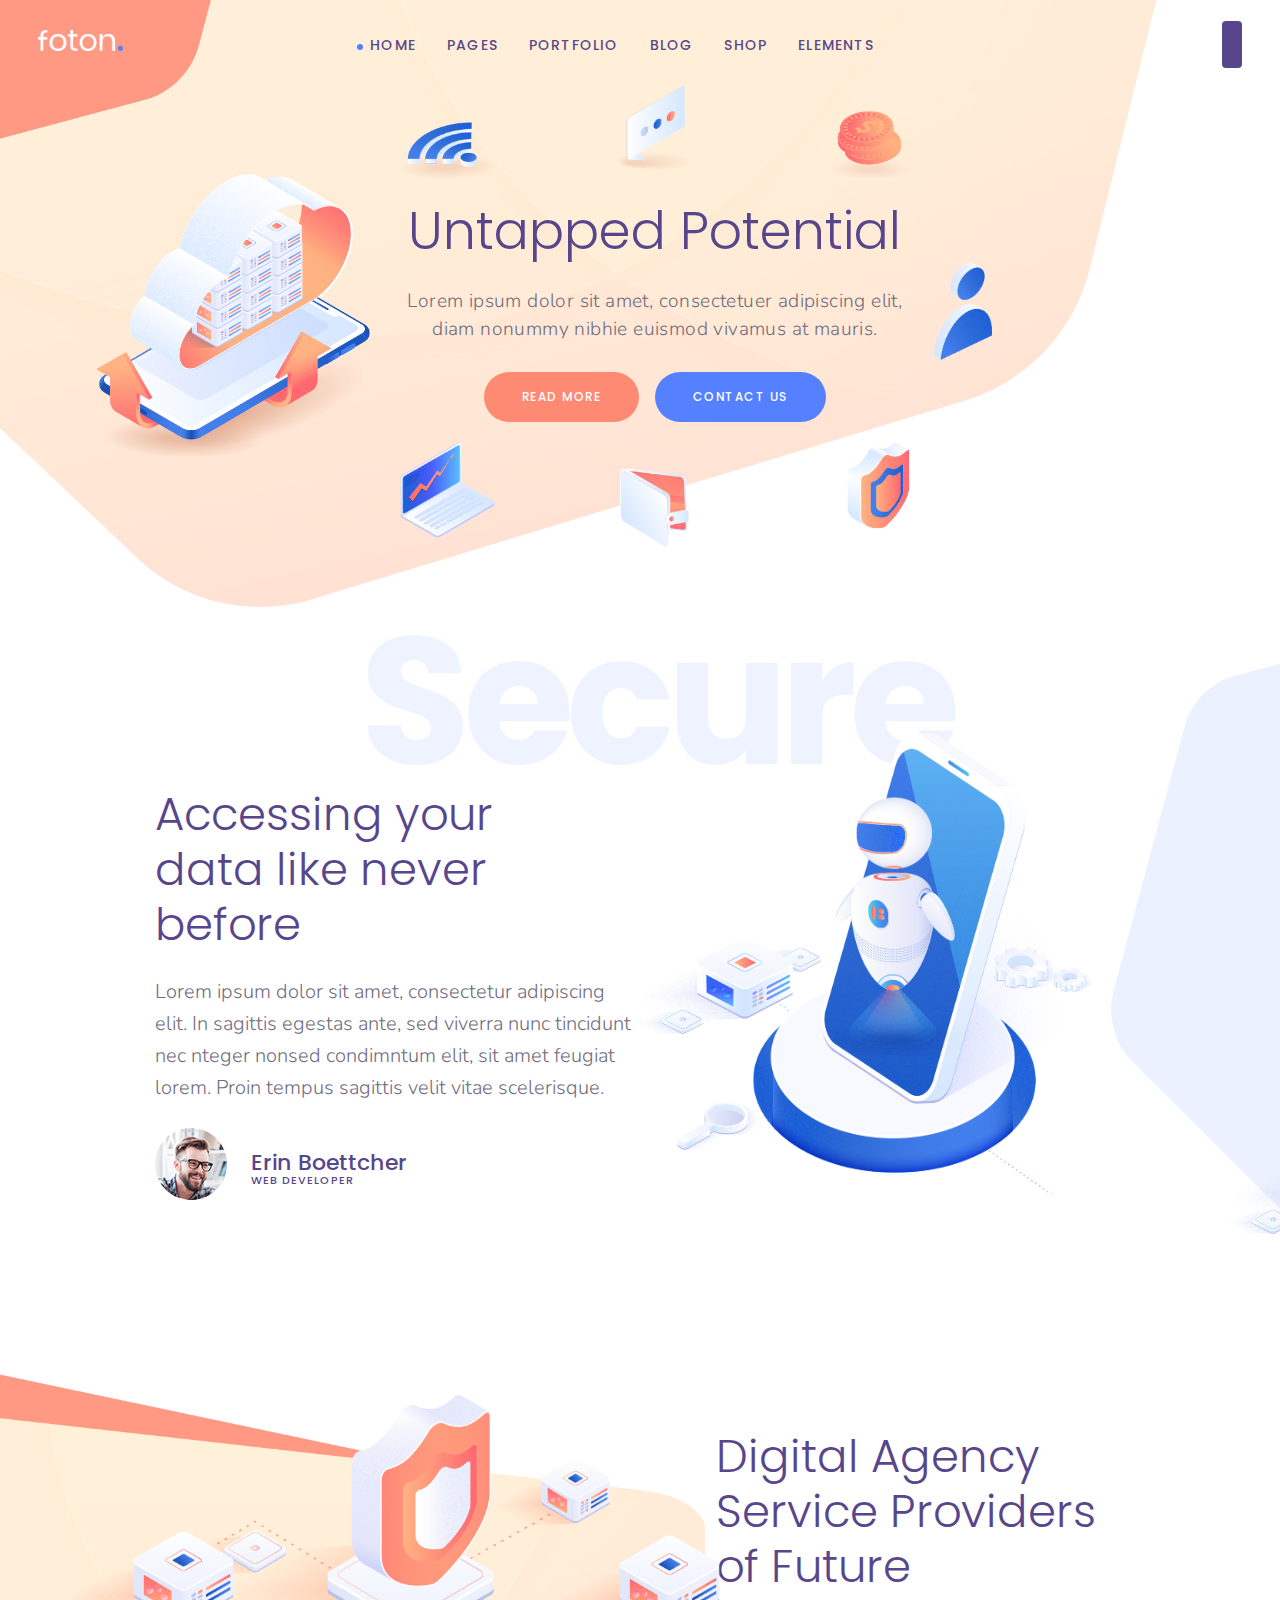
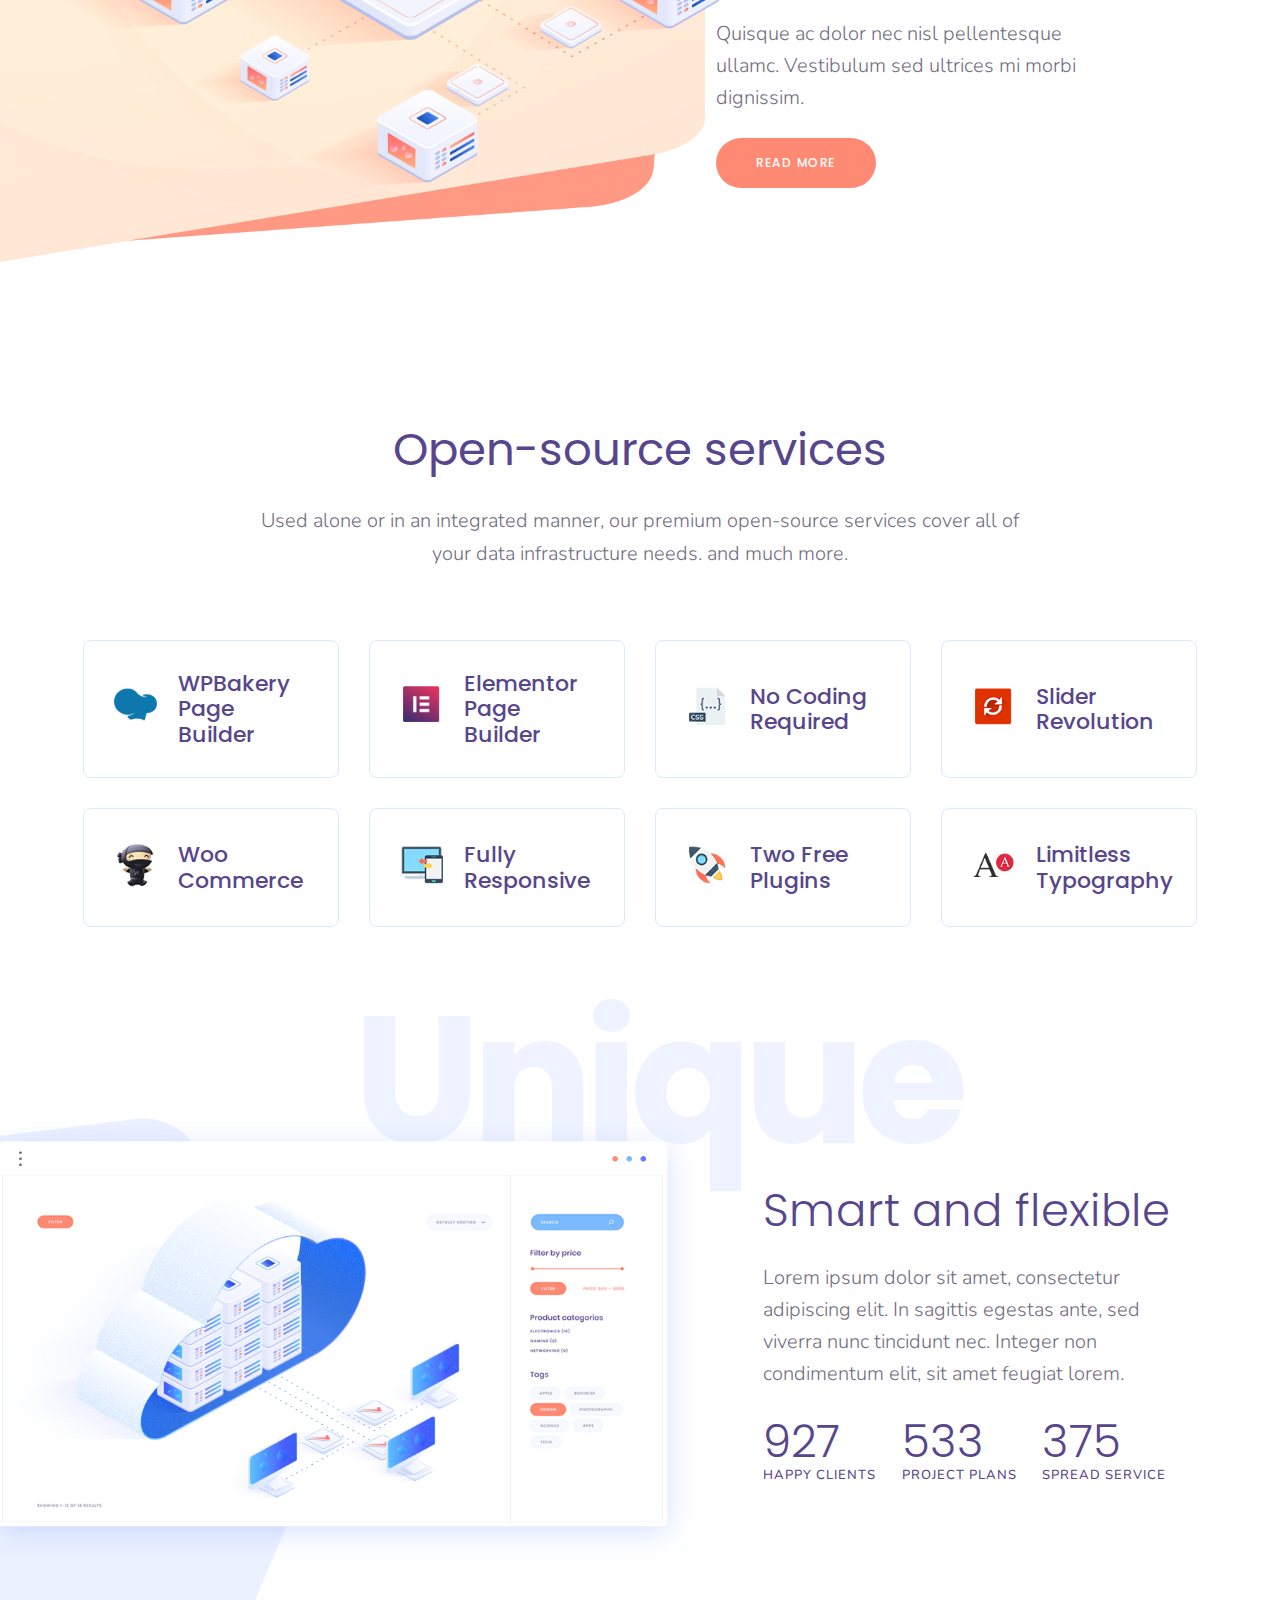
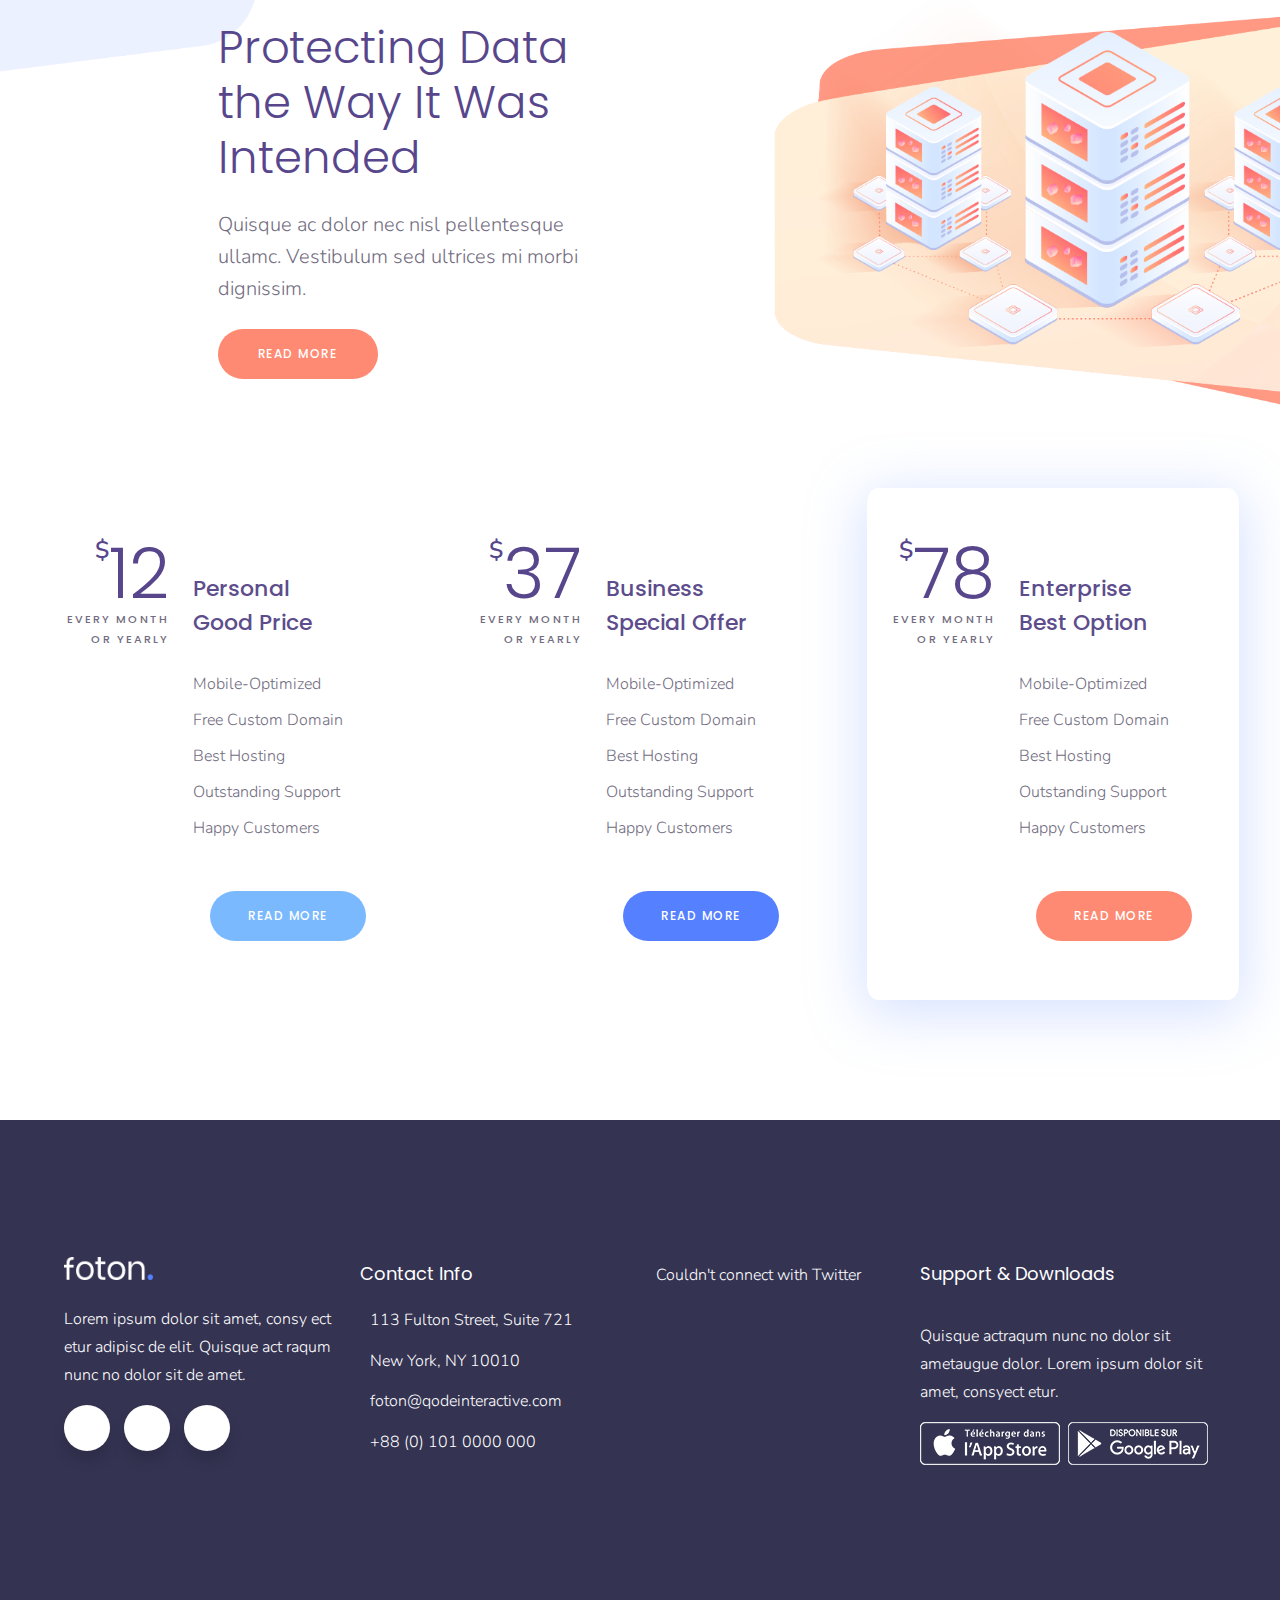
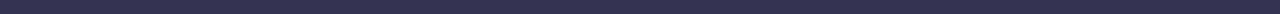
==== commit 44c239a4: "uhu" ====
--- a/index.html
+++ b/index.html
@@ -26,6 +26,7 @@
     <link rel="stylesheet" href="./css/desktop.css">
     <link rel="stylesheet" href="./css/tablet768.css">
     <link rel="stylesheet" href="./css/phone478.css">
+    <link rel="stylesheet" href="./css/tablet680.css">
 </head>
 <body>
     <div class="container">
@@ -378,6 +379,62 @@
             </div>
         </section>
         <!-- open-source service section -->
+        <!-- unique section -->
+        <section class="unique-section">
+            <div class="unique-heading">
+                <h1>Unique</h1>
+            </div>
+            <div class="unique-back">
+                <img src="./asset/img/unique/unique-back.png" alt="">
+            </div>
+            <div class="unique-content">
+                <div class="unique-image">
+                    <img src="./asset/img/unique/unique-web.png" alt="">
+                </div>
+                <div class="unique-desc">
+                    <h3>Smart and flexible</h3>
+                    <p>
+                        Lorem ipsum dolor sit amet, consectetur adipiscing elit. In sagittis egestas ante, sed viverra nunc tincidunt nec. Integer non condimentum elit, sit amet feugiat lorem.</p>
+                    <div class="unique-metrics">
+                        <div class="metric metric-1">
+                            <h2>927</h2>
+                            <p>HAPPY CLIENTS</p>
+                        </div>
+                        <div class="metric metric-2">
+                            <h2>533</h2>
+                            <p>PROJECT PLANS</p>
+                        </div>
+                        <div class="metric metric-3">
+                            <h2>375</h2>
+                            <p>SPREAD SERVICE</p>
+                        </div>
+                    </div>
+                </div>
+            </div>
+        </section>
+        <!-- unique section -->
+        <!-- protect section -->
+        <section class="protect-section">
+            <div class="protect-back">
+                <img src="./asset/img/protect/protect-back.png" alt="">
+            </div>
+            <div class="protect-content">
+                <div class="protect-desc">
+                    <h3>Protecting Data the Way It Was Intended</h3>
+                    <p>Quisque ac dolor nec nisl pellentesque ullamc. Vestibulum sed ultrices mi morbi dignissim.</p>
+                    <ul class="button">
+                        <li><a href="#">READ MORE</a></li>
+                    </ul>
+                </div>
+                <div class="protect-image">
+                    <img class="server-board" src="./asset/img/protect/server-board.png" alt="">
+                    <img class="server server-1" src="./asset/img/protect/server-2.png" alt="">
+                    <img class="server server-2" src="./asset/img/protect/server-1.png" alt="">
+                </div>
+            </div>
+        </section>
+
+        <!-- protect section -->
         <!-- plan section -->
         <section class="pricing-table">
             <div class="plan">
--- a/css/desk1024.css
+++ b/css/desk1024.css
@@ -98,7 +98,9 @@
     .secure-section{
         margin-bottom: 9rem;
     }
-    img.robot, img.server, img.server,img.glass{
+    .secure-image img.robot, 
+    .secure-image img.server, 
+    .secure-image img.server,img.glass{
         display: none;
     }
     .secure-content{
@@ -123,12 +125,143 @@
         justify-content: center !important;
     }
     /* secure section */
-
-
+    /* digital section */
+    .digital-back{
+        display: none !important;
+    }
+    .digital-content{
+        flex-direction: column-reverse !important;
+        align-items: center !important;
+        text-align: center;
+        justify-content: center !important;
+    }
+    .digital-image,
+    .protect-image{
+        position: absolute;
+        top: 10px !important;
+        margin: 0 auto !important;
+        margin-bottom: 3rem !important;
+        width: 100% !important;
+    }
+    .digital-desc{
+        margin: 0 !important;
+        min-width: 500px !important;
+        max-width: 500px !important;
+    }
+    .digital-desc ul{
+        width: 100%;
+        margin: 0 auto;
+    }
+    .digital.server-board{
+        display: none;
+    }
+    .digital-image .shield{
+        width: 204px !important;
+        height: 281px !important;
+        left: 25% !important;
+        top: 306px !important;
+    }
+    .digital-image .server{
+        width: 130px !important;
+        height: 75px !important;
+    }
+    .digital-image .server-1{
+        left: 57% !important;
+        top: 309px !important;
+    }
+    .digital-image .server-2{
+        left: 57% !important;
+        top: 409px !important;
+    }
+    .digital-image .server-3{
+        left: 57% !important;
+        top: 510px !important;
+    }
+    /* digital section */
+    /* open-source section */
+    .opensource-sec{
+        position: relative;
+        top: 170px;
+        margin-bottom: 24rem !important;
+    }
+    /* open-source section */
+    /* unique section */
+    .unique-back img{
+        width: 200px !important;
+        height: 343px !important;
+        left: 1px !important;
+        top: 155px !important;
+    }
+    .unique-image img{
+        display: none !important;
+    }
+    .unique-content{
+        flex-direction: column !important;
+        align-items: center;
+    }
+    .unique-desc{
+        width: 55% !important;
+        text-align: center;
+    }
+    .unique-desc ul{
+        margin: 0 auto !important;
+    }
+    /* unique section */
+    /* protect section */
+    .protect-section{
+        margin-top: 3rem;
+        width: 100% !important;
+    }
+    .protect-image{
+        margin-top: -3rem !important;
+    }
+    .protect-image .server-board{
+        display: none !important;
+    }
+    .protect-back img{
+        display: none !important;
+    }
+    .protect-content{
+        flex-direction: column;
+        width: 100% !important;
+    }
+    .protect-desc{
+        width: 80% !important;
+        margin: 0 auto !important;
+        text-align: center !important;;
+    }
+    .protect-desc ul{
+        margin: 0 auto !important;
+        display: flex;
+        justify-content: center !important;
+    }
+    .protect-image .server-1{
+        width: 398px !important;
+        height: 136px !important;
+        left: 25% !important;
+        top: 455px !important;
+    }
+    .protect-image .server-2{
+        width: 398px !important;
+        height: 137px !important;
+        left: 25% !important;
+        top: 400px !important;
+    }
+    .button li{
+        width: 100%;
+        margin: 0 !important;
+        display: flex;
+        justify-content: center !important;
+    }
+    .button li a{
+        margin: 0 auto !important;
+    }
+    /* protect section */
     /* pricing table section */
     .pricing-table{
         width: 95%;
         margin: 0 auto;
+        margin-top: 17rem !important;
     }
     .plan{
         flex-direction: column;
--- a/css/desktop.css
+++ b/css/desktop.css
@@ -222,7 +222,7 @@
     position: fixed;
     width: 100%;
     left: 0;
-    top: 115px;
+    top: 96px;
 }
 .list-spec:nth-child(3) .second{
     width: 280%;
@@ -536,7 +536,8 @@
     z-index: -1;
     width: 100%;
 }
-.secure-heading>h1{
+.secure-heading>h1,
+.unique-heading>h1{
     text-align: center;
     display: block;
     font-family: 'Poppins', sans-serif;
@@ -557,7 +558,9 @@
     margin-right: 15px;
 }
 .secure-desc h3,
-.digital-desc h3{
+.digital-desc h3,
+.unique-desc h3,
+.protect-desc h3{
     font-family: 'Poppins', sans-serif;
     line-height: 3.4375rem;
     font-weight: 300;
@@ -566,7 +569,9 @@
     margin-bottom: 1.5rem;
 }
 .secure-desc p,
-.digital-desc p{
+.digital-desc p,
+.unique-desc p,
+.protect-desc p{
     color: rgb(113, 108, 128);
     line-height: 2rem;
     font-weight: 300;
@@ -661,10 +666,11 @@
 }
 .digital-content{
     display: flex;
-    width: 970px;
+    max-width: 970px;
+    min-width: 100%;
     margin: 0 auto;
     align-items: center;
-    justify-content: space-between;
+    /* justify-content: space-around; */
     overflow: hidden;
 }
 .digital-image{
@@ -673,10 +679,12 @@
 }
 .digital-desc{
     margin-top: 60px;
-    margin-left: 190px;
-    width: 50%;
-}
-.digital-desc ul{
+    margin-left: 5%;
+    min-width: 394px;
+    max-width: 29%;
+}
+.digital-desc ul,
+.protect-desc ul{
     max-width: 37%;
     min-width: 160px;
 }
@@ -712,8 +720,12 @@
     top: 320px;
 }
 
+
 /* digital section */
 /* open source service */
+.opensource-sec{
+    margin-bottom: 11rem;
+}
 .opensource-desc{
     display: flex;
     width: 60%;
@@ -767,6 +779,115 @@
     padding-left: 1.5625rem;
 }
 /* open source service */
+/* unique section */
+.unique-section{
+    position: relative;
+}
+.unique-heading{
+    position: absolute;
+}
+.unique-back{
+    position: absolute;
+    z-index: -5;
+}
+.unique-back img{
+    width: 348px;
+    height: 554px;
+    left: 1px;
+    top: 79px;
+}
+.unique-content{
+    display: flex;
+    align-items: center;
+    width: 100%;
+}
+.unique-image img{
+    width: 699px;
+    height: 445px;
+    left: 2px;
+    top: 135px;
+}
+.unique-heading{
+    width: 100%;
+    z-index: -1;
+    top: -8rem;
+    text-align: center;
+}
+.unique-desc{
+    width: 33%;
+    /* min-width: 500px; */
+    margin-left: 5%;
+}
+.unique-metrics{
+    display: flex;
+    width: 100%;
+}
+.unique-metrics .metric{
+    width: 33%;
+}
+.metric>h2{
+    font-family: 'Poppins', sans-serif;
+    font-size: 2.8125rem;
+    line-height: 3.4375rem;
+    font-weight: 300;
+    letter-spacing: 0px;
+    color: rgb(88, 70, 140);
+}
+.metric>p{
+    color: rgb(88, 70, 140);
+    font-weight: 500;
+    font-size: 0.8125rem;
+    line-height: 0.8125rem;
+    letter-spacing: 1px;
+
+}
+/* unique section */
+/* protect section */
+.protect-section{
+    position: relative;
+}
+.protect-back{
+    position: absolute;
+    z-index: -1;
+}
+.protect-back img{
+    position: absolute;
+    width: 706px;
+    height: 453px;
+    left: 774px;
+    top: 23px;
+}
+.protect-image .server-board{
+    position: absolute;
+    width: 545px;
+    height: 352px;
+    left: 817px;
+    top: 24px;
+}
+.protect-image .server{
+    width: 444px;
+    height: 152px;
+}
+.protect-image .server-1{
+    position: absolute;
+    left: 886px;
+    top: 121px;
+}
+.protect-image .server-2{
+    position: absolute;
+    left: 886px;
+    top: 60px;
+}
+.protect-content{
+    display: flex;
+    align-items: center;
+}
+.protect-desc{
+    width: 29%;
+    margin-left: 17%;
+    margin-top: 3rem;
+}
+/* protect section */
 /* pricing table section */
 .pricing-table{
     display: flex;
@@ -853,7 +974,8 @@
 }
 .plan-desc div a, 
 .potential-9 ul li a,
-.digital-desc ul li a{
+.digital-desc ul li a,
+.protect-desc ul li a{
     display: block;
     padding: 0.75rem 2.3125rem;
     color: #fff;
@@ -884,13 +1006,15 @@
 }
 .plan:nth-child(3) .plan-desc div a, 
 .potential-9 ul li:first-child a,
-.digital-desc ul li a{
+.digital-desc ul li a,
+.protect-desc ul li a{
     background-color: rgb(255, 138, 115);
     box-shadow: none;
 }
 .plan:nth-child(3) .plan-desc div a:hover, 
 .potential-9 ul li:first-child a:hover,
-.digital-desc ul li a:hover{
+.digital-desc ul li a:hover,
+.protect-desc ul li a:hover{
     box-shadow: rgba(255, 138, 115, 0.5) 0px 10px 25px 0px;
 }/* pricing table section */
 /* footer */
--- a/css/tablet768.css
+++ b/css/tablet768.css
@@ -1,10 +1,13 @@
 @media only screen and (max-width:768px){
     /* overview */
     h3{
-        font-size: 1.5rem !important;
+        font-size: 2.8125rem !important;
     }
     /* overview */
     /* secure section */
+    .secure-section{
+        margin-bottom: 6rem !important;
+    }
     .secure-desc h3{
         font-size: 2.8125rem !important;
     }
@@ -18,7 +21,23 @@
         letter-spacing: 0.1px;
     }
     /* secure section */
-
+    /* digital section */
+    .digital-desc h3,
+    .unique-desc h3{
+        font-size: 2.8125rem !important;
+    }
+    .digital-content{
+        display: flex;
+        justify-content: center;
+        align-items: center;
+    }
+    .digital-image .shield{
+        left: 21% !important;
+    }
+    .digital-image .server{
+        left: 59% !important;
+    }
+    /* digital section */
     /* opensource service section */
     .service{
         width: 75% !important;
@@ -27,6 +46,16 @@
         width: 90% !important;
     }
     /* opensource service section */
+    /* unique section */
+    .unique-section{
+        width: 100% !important;
+    }
+    .unique-desc{
+        width: 60% !important;
+    }
+
+    /* unique section */
+
     /* pricing table section */
     .pricing-table{
         flex-direction: column;
--- a/css/phone478.css
+++ b/css/phone478.css
@@ -1,4 +1,9 @@
-@media only screen and (max-width:479px){
+@media only screen and (max-width:478px){
+    /* overview */
+    h3{
+        font-size: 1.5625rem !important;
+    }
+    /* overview */
     /* untapped potential section */
     *{
         box-sizing: border-box;
@@ -74,7 +79,9 @@
         letter-spacing: -2px;
         margin-left: 0px !important;
     }
-    .secure-desc h3{
+    .secure-desc h3,
+    .digital-desc h3,
+    .unique-desc h3{
         font-size: 1.5625rem !important;
         line-height: 2.1875rem;
     }
@@ -85,4 +92,53 @@
         display: none !important;
     }
     /* secure section */
+    /* digital section */
+    .digital-image .server{
+        display: none !important;
+    }
+    .digital-image .digital.shield{
+        margin: 0 auto !important;
+        left: 0 !important;
+        position: relative;
+        width: 119px !important;
+        height: 164px !important;
+
+    }
+    /* digital section */
+    /* opensource section */
+    .opensource-desc{
+        padding-top: 5rem !important;
+    }
+    /* opensource section */
+    /* unique section */
+    .unique-metrics{
+        flex-direction: column !important;
+        align-items: center !important;;
+    }
+    .metric{
+        width: 100%;
+    }
+    .metric>h2{
+        font-size: 1.875rem;
+    }
+    .metric>p{
+       font-size: 0.6875rem;
+    }
+    /* unique section */
+    /* protect section */
+    .protect-image .server{
+        display: none !important;
+    }
+    .protect-desc{
+        width: 60% !important;
+    }
+    .protect-desc h1{
+        line-height: 1.5rem;
+    }
+    /* protect section */
+    /* pricing table */
+    .pricing-table{
+        margin-top: 3rem !important;
+    }
+    /* pricing table */
 }--- a/css/tablet680.css
+++ b/css/tablet680.css
@@ -0,0 +1,11 @@
+@media only screen and (max-width:680px){
+    h3{
+        font-size: 1.5rem !important;
+    }
+    .container{
+        width: 100% !important;
+    }
+    .unique-desc{
+        width: 70% !important;
+    }
+}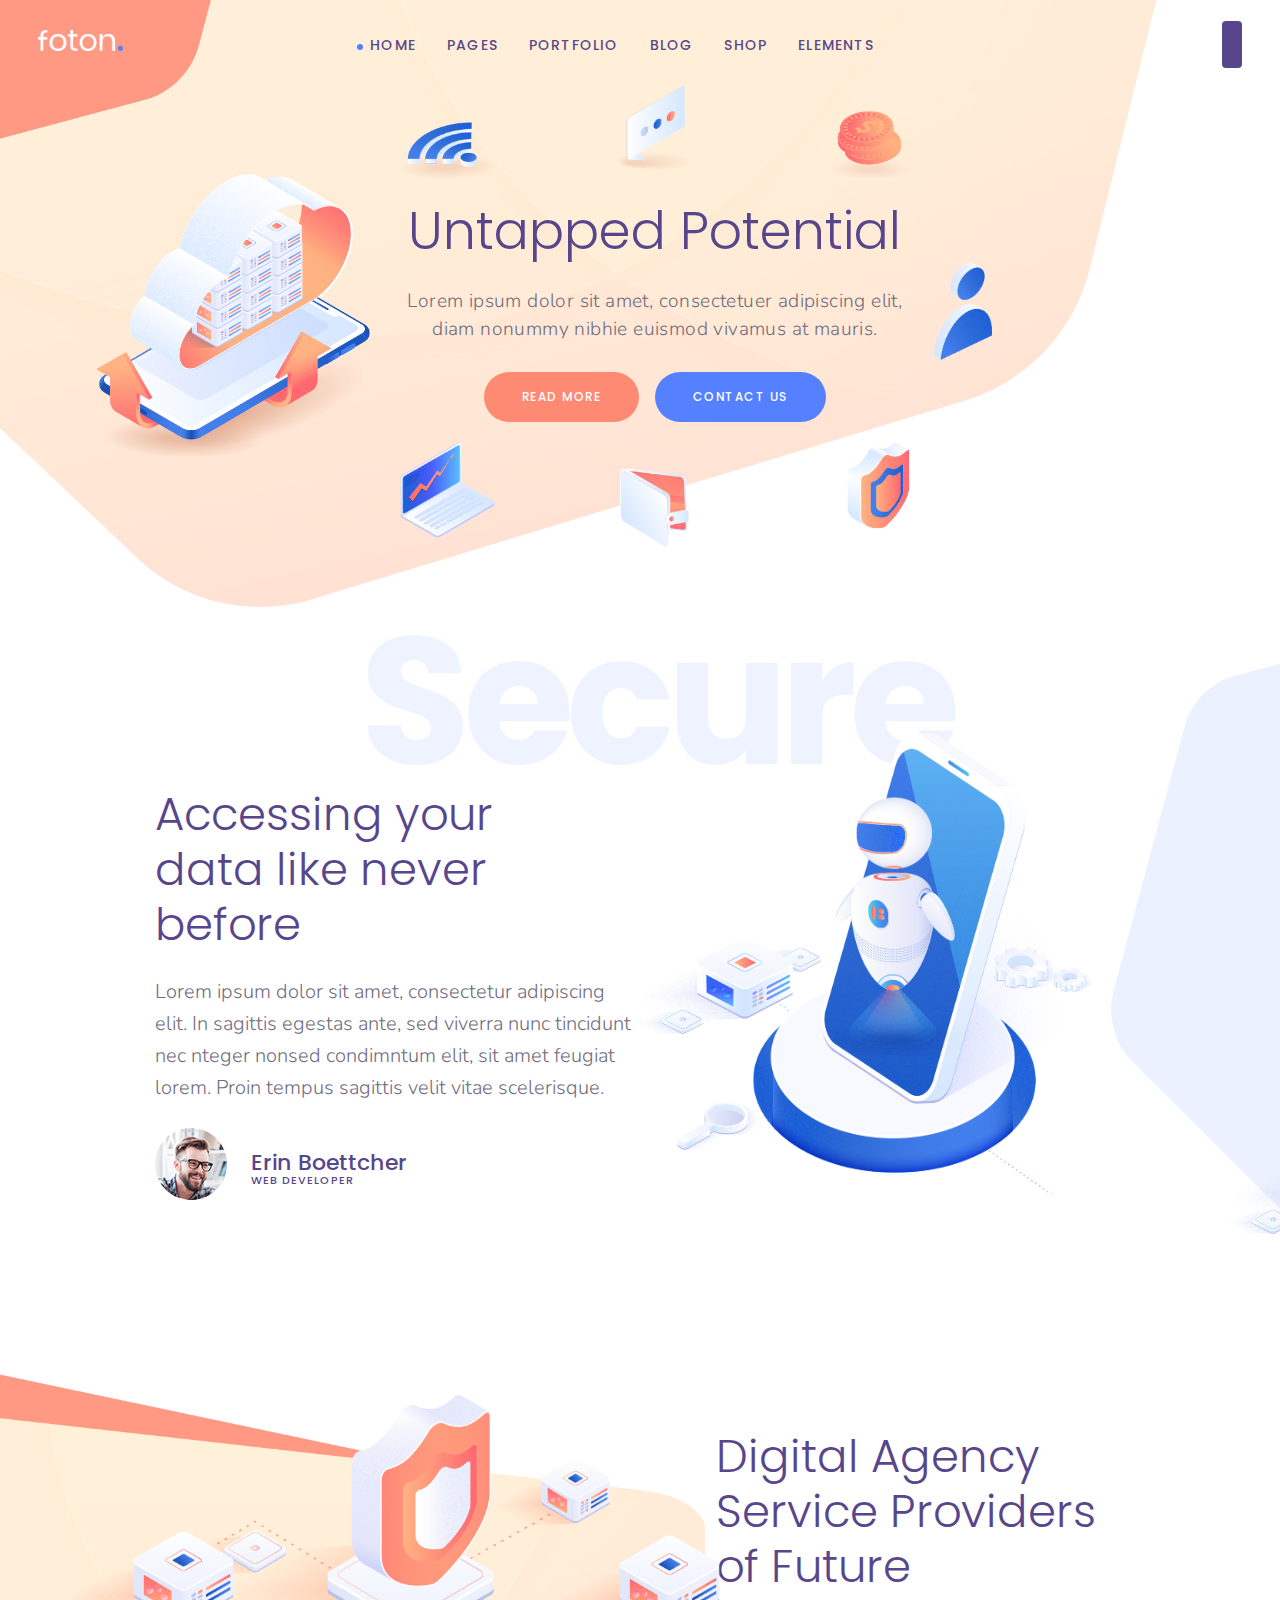
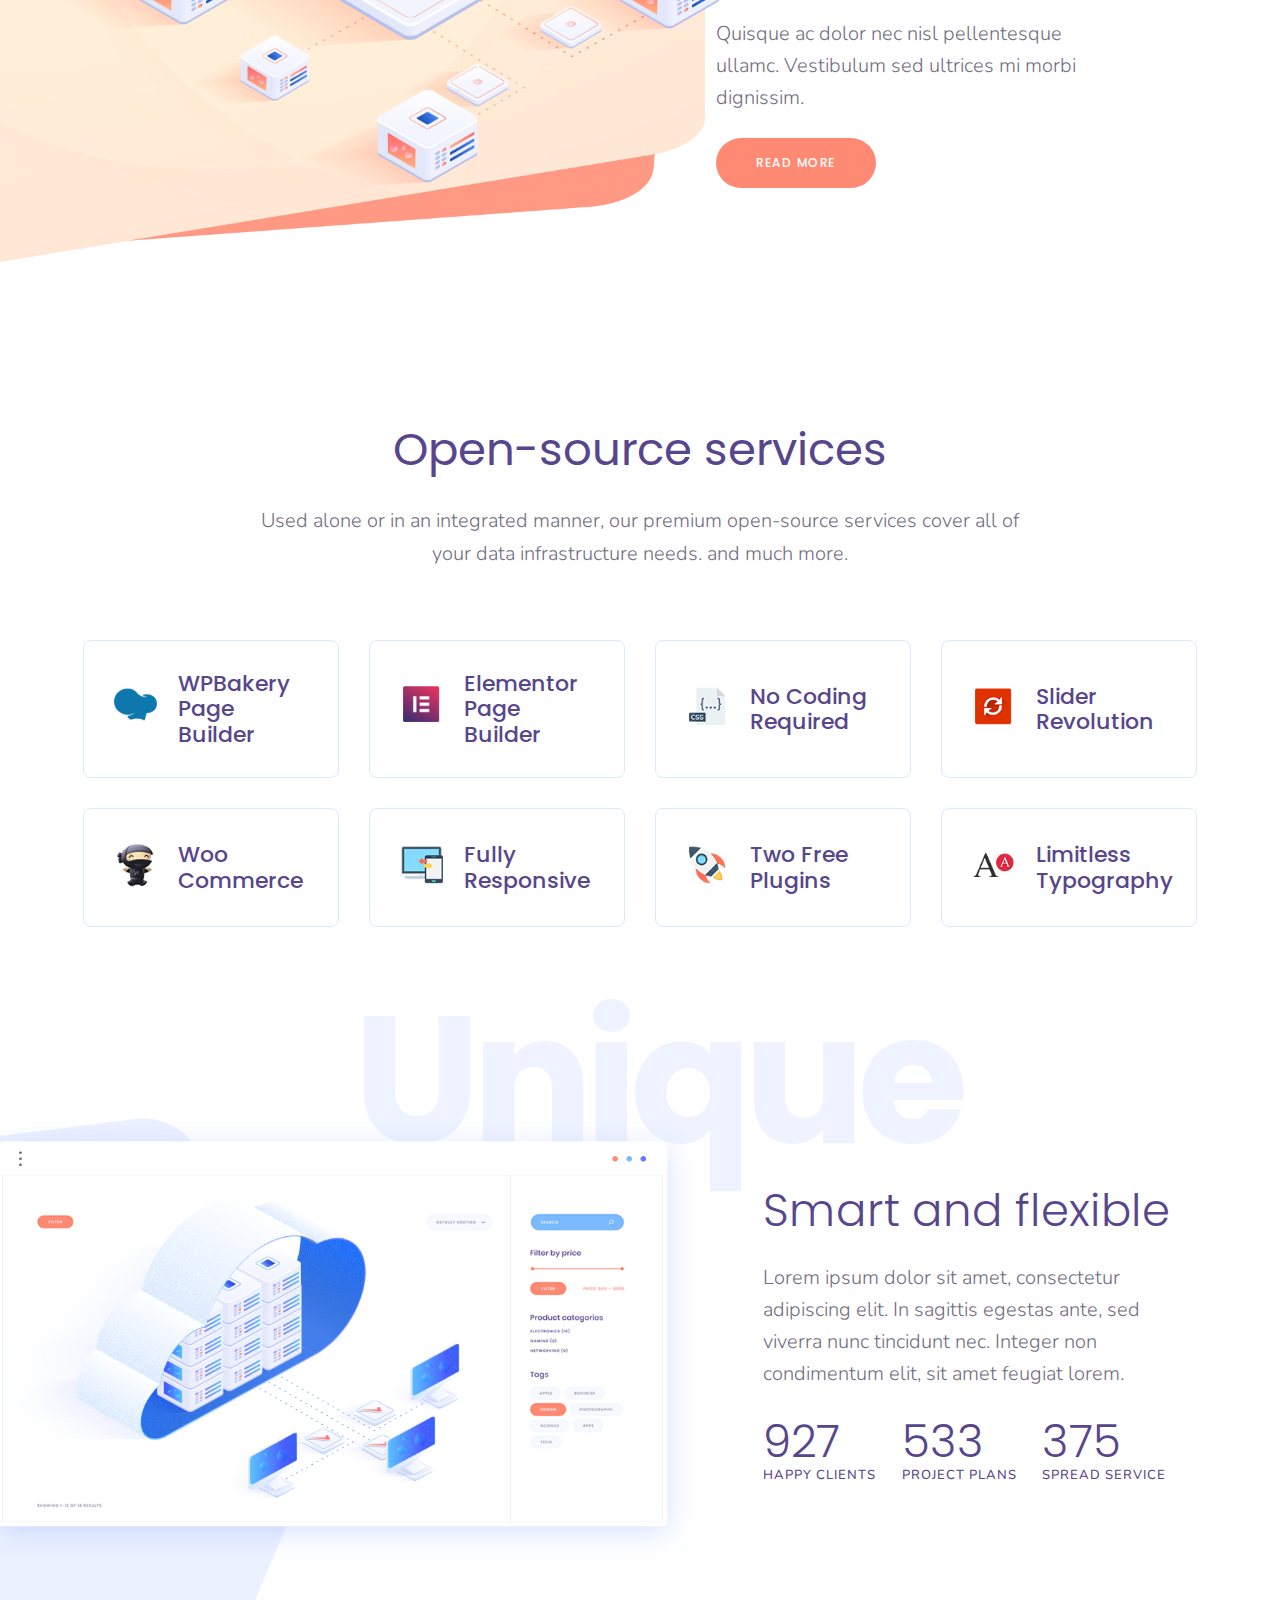
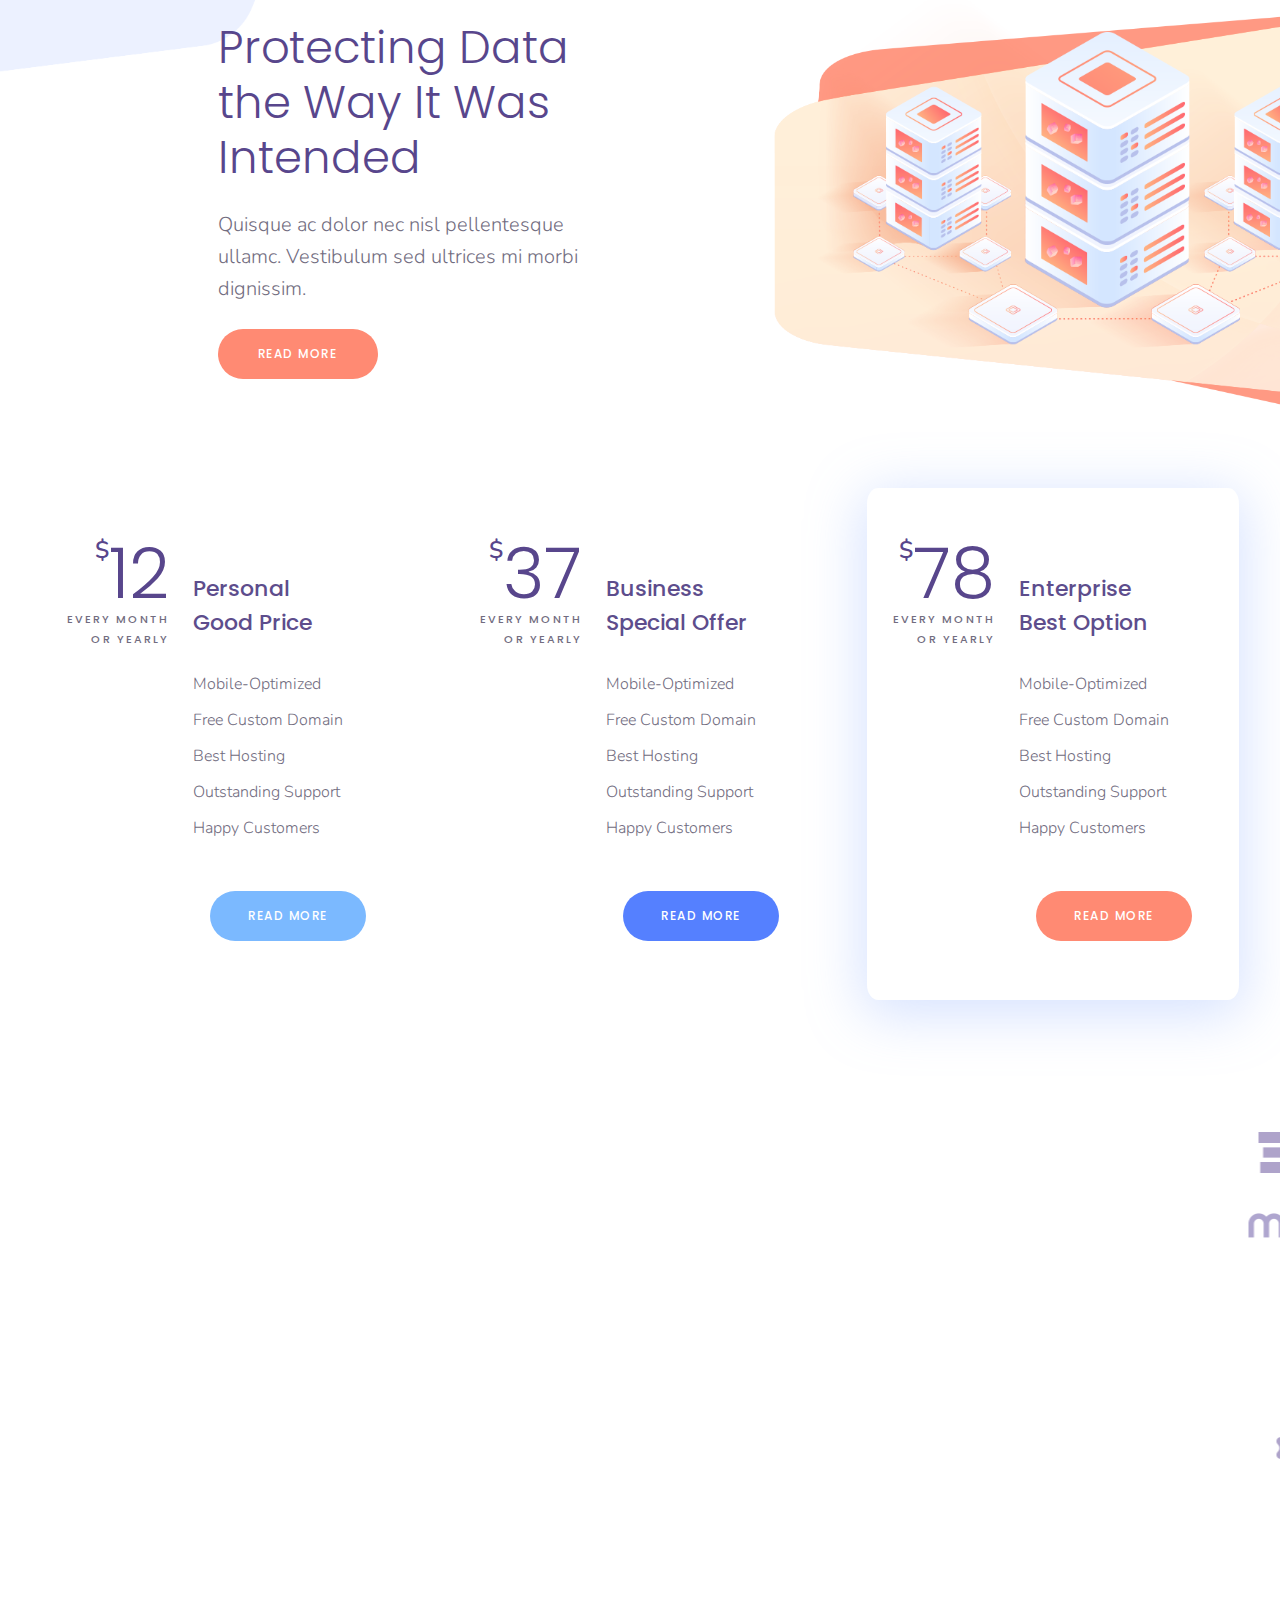
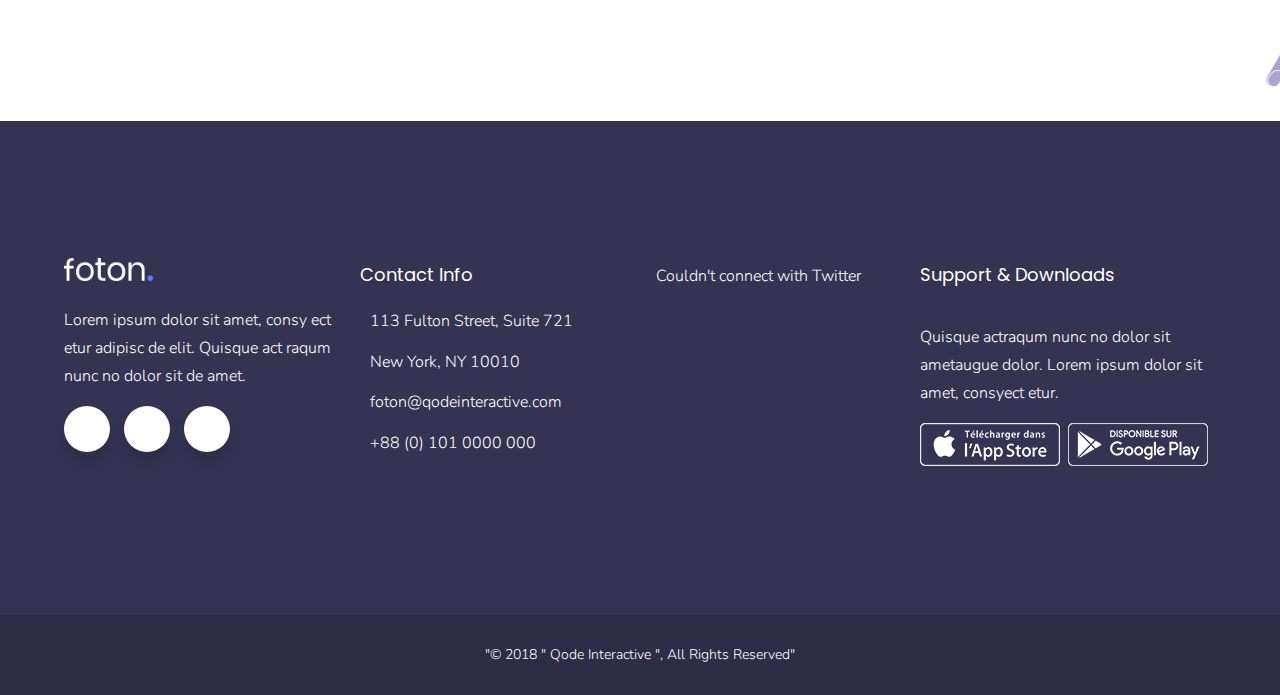
==== commit 03db502b: "marquee" ====
--- a/index.html
+++ b/index.html
@@ -499,8 +499,60 @@
             </div>
         </section>
         <!-- plan section -->
-    </div>
-</body>
+        <!-- logo section -->
+        <section class="logo-load">
+            <marquee behavior="sliding" direction="left">
+                <a href="#">
+                    <div class="logo">
+                        <img src="./asset/img/logo-load/logo-low-opacity/home-3-clients-img-1.png" alt="" class="logo-img-1 logo-img">
+                        <img src="./asset/img/logo-load/logo-clear/home-3-clients-img-1h.png" alt="" class="logo-img-2 logo-img">
+                    </div>
+                </a>
+                <a href="#">
+                    <div class="logo">
+                        <img src="./asset/img/logo-load/logo-low-opacity/home-3-clients-img-2.png" alt="" class="logo-img-1 logo-img">
+                        <img src="./asset/img/logo-load/logo-clear/home-3-clients-img-2h (1).png" alt="" class="logo-img-2 logo-img">
+                    </div>
+                </a>
+                <a href="#">
+                    <div class="logo">
+                        <img src="./asset/img/logo-load/logo-low-opacity/home-3-clients-img-3.png" alt="" class="logo-img-1 logo-img">
+                        <img src="./asset/img/logo-load/logo-clear/home-3-clients-img-3h.png" alt="" class="logo-img-2 logo-img">
+                    </div>
+                </a>
+                <a href="#">
+                    <div class="logo">
+                        <img src="./asset/img/logo-load/logo-low-opacity/home-3-clients-img-4.png" alt="" class="logo-img-1 logo-img">
+                        <img src="./asset/img/logo-load/logo-clear/home-3-clients-img-4h.png" alt="" class="logo-img-2 logo-img">
+                    </div>
+                </a>
+                <a href="#">
+                    <div class="logo">
+                        <img src="./asset/img/logo-load/logo-low-opacity/home-3-clients-img-5.png" alt="" class="logo-img-1 logo-img">
+                        <img src="./asset/img/logo-load/logo-clear/home-3-clients-img-5h.png" alt="" class="logo-img-2 logo-img">
+                    </div>
+                </a>
+                <a href="#">
+                    <div class="logo">
+                        <img src="./asset/img/logo-load/logo-low-opacity/home-3-clients-img-6.png" alt="" class="logo-img-1 logo-img">
+                        <img src="./asset/img/logo-load/logo-clear/home-3-clients-img-6h.png" alt="" class="logo-img-2 logo-img">
+                    </div>
+                </a>
+                <a href="#">
+                    <div class="logo">
+                        <img src="./asset/img/logo-load/logo-low-opacity/home-3-clients-img-7.png" alt="" class="logo-img-1 logo-img">
+                        <img src="./asset/img/logo-load/logo-clear/home-3-clients-img-7h.png" alt="" class="logo-img-2 logo-img">
+                    </div>
+                </a>
+                <a href="#">
+                    <div class="logo">
+                        <img src="./asset/img/logo-load/logo-low-opacity/home-3-clients-img-8.png" alt="" class="logo-img-1 logo-img">
+                        <img src="./asset/img/logo-load/logo-clear/home-3-clients-img-8h.png" alt="" class="logo-img-2 logo-img">
+                    </div>
+                </a>
+            </marquee>
+        </section>
+        <!-- logo section -->
 <!-- footer -->
 <footer>
     <!-- top footer -->
@@ -537,7 +589,17 @@
     </section>
     <!-- top footer -->
     <!-- bottom footer -->
+    <section class="bottom-footer">
+        <div class="bottom-footer-text">
+            "© 2018 "
+            <a href="https://qodeinteractive.com/">Qode Interactive</a>
+            ", All Rights Reserved"
+        </div>
+    </section>
     <!-- bottom footer -->
 </footer>
 <!-- footer -->
+    </div>
+</body>
+
 </html>--- a/css/desk1024.css
+++ b/css/desk1024.css
@@ -238,14 +238,18 @@
     .protect-image .server-1{
         width: 398px !important;
         height: 136px !important;
-        left: 25% !important;
-        top: 455px !important;
+        left: 5% !important;
+        top: 405px !important;
+        right: 5%;
+        margin: 0 auto !important;
     }
     .protect-image .server-2{
         width: 398px !important;
         height: 137px !important;
-        left: 25% !important;
-        top: 400px !important;
+        left: 5% !important;
+        top: 350px !important;
+        right: 5%;
+        margin: 0 auto;
     }
     .button li{
         width: 100%;
@@ -297,4 +301,17 @@
         margin: 0 auto;
     }
     /* pricing table section */
+    /* top footer section */
+    .top-footer{
+        flex-wrap: wrap;
+        width: 80% !important;
+        margin: 0 auto !important;
+        justify-content: space-around;
+    }
+    .part-of-top-footer{
+        width: 47% !important;
+        padding-right: 8% !important;
+    }
+
+    /* top footer section */
 }--- a/css/desktop.css
+++ b/css/desktop.css
@@ -1101,6 +1101,21 @@
 /* top-footer section */
 
 /* bottom footer section */
-
+.bottom-footer{
+    background-color: #2d2d47;
+    padding: 26px 0;
+}
+.bottom-footer-text{
+    text-align: center;
+    font-size: 0.875rem;
+    color: #fff;
+}
+.bottom-footer-text a{
+    color: #fff;
+    transition:  .2s cubic-bezier(.02,.54,.58,1);
+}
+.bottom-footer-text a:hover{
+    color: #ff8a73;
+}
 /* bottom footer section */
 /* footer */--- a/css/phone478.css
+++ b/css/phone478.css
@@ -141,4 +141,9 @@
         margin-top: 3rem !important;
     }
     /* pricing table */
+    /* footer */
+    .part-of-top-footer{
+        width: 100% !important;
+    }
+    /* footer */
 }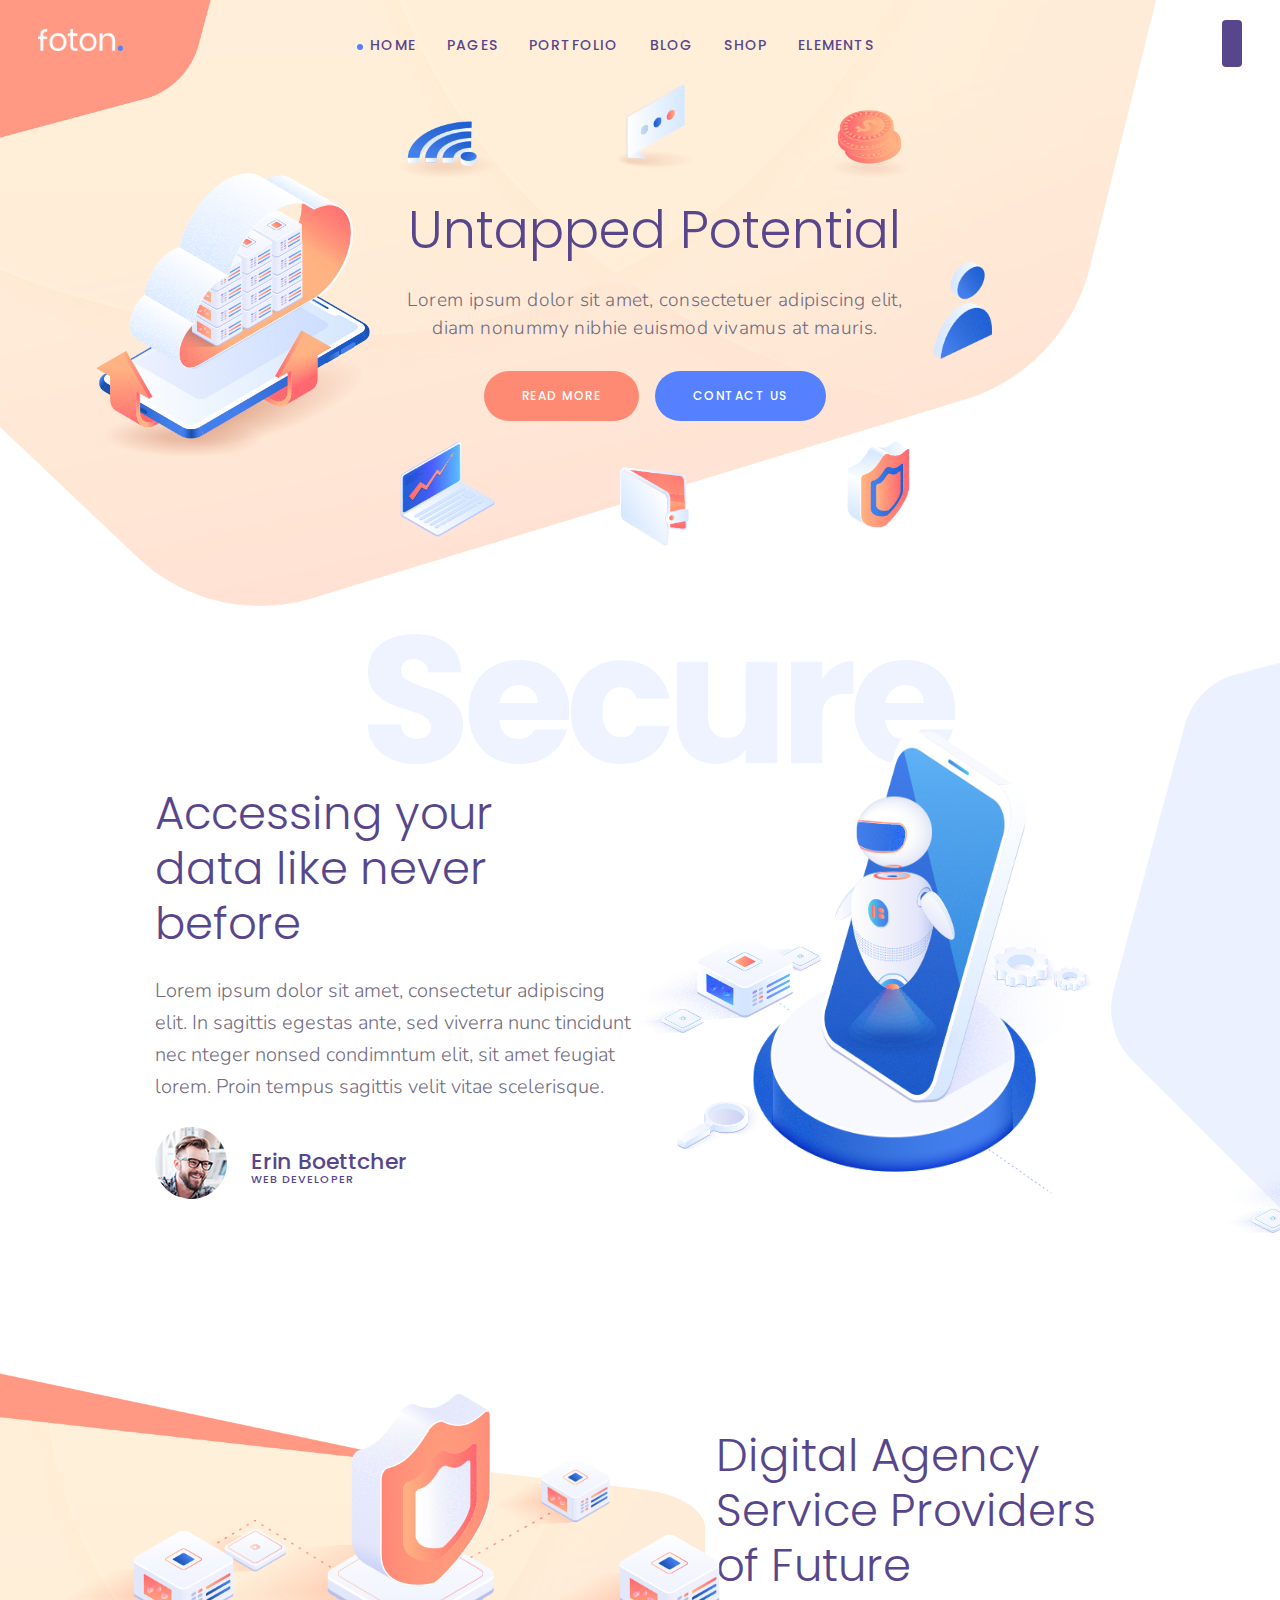
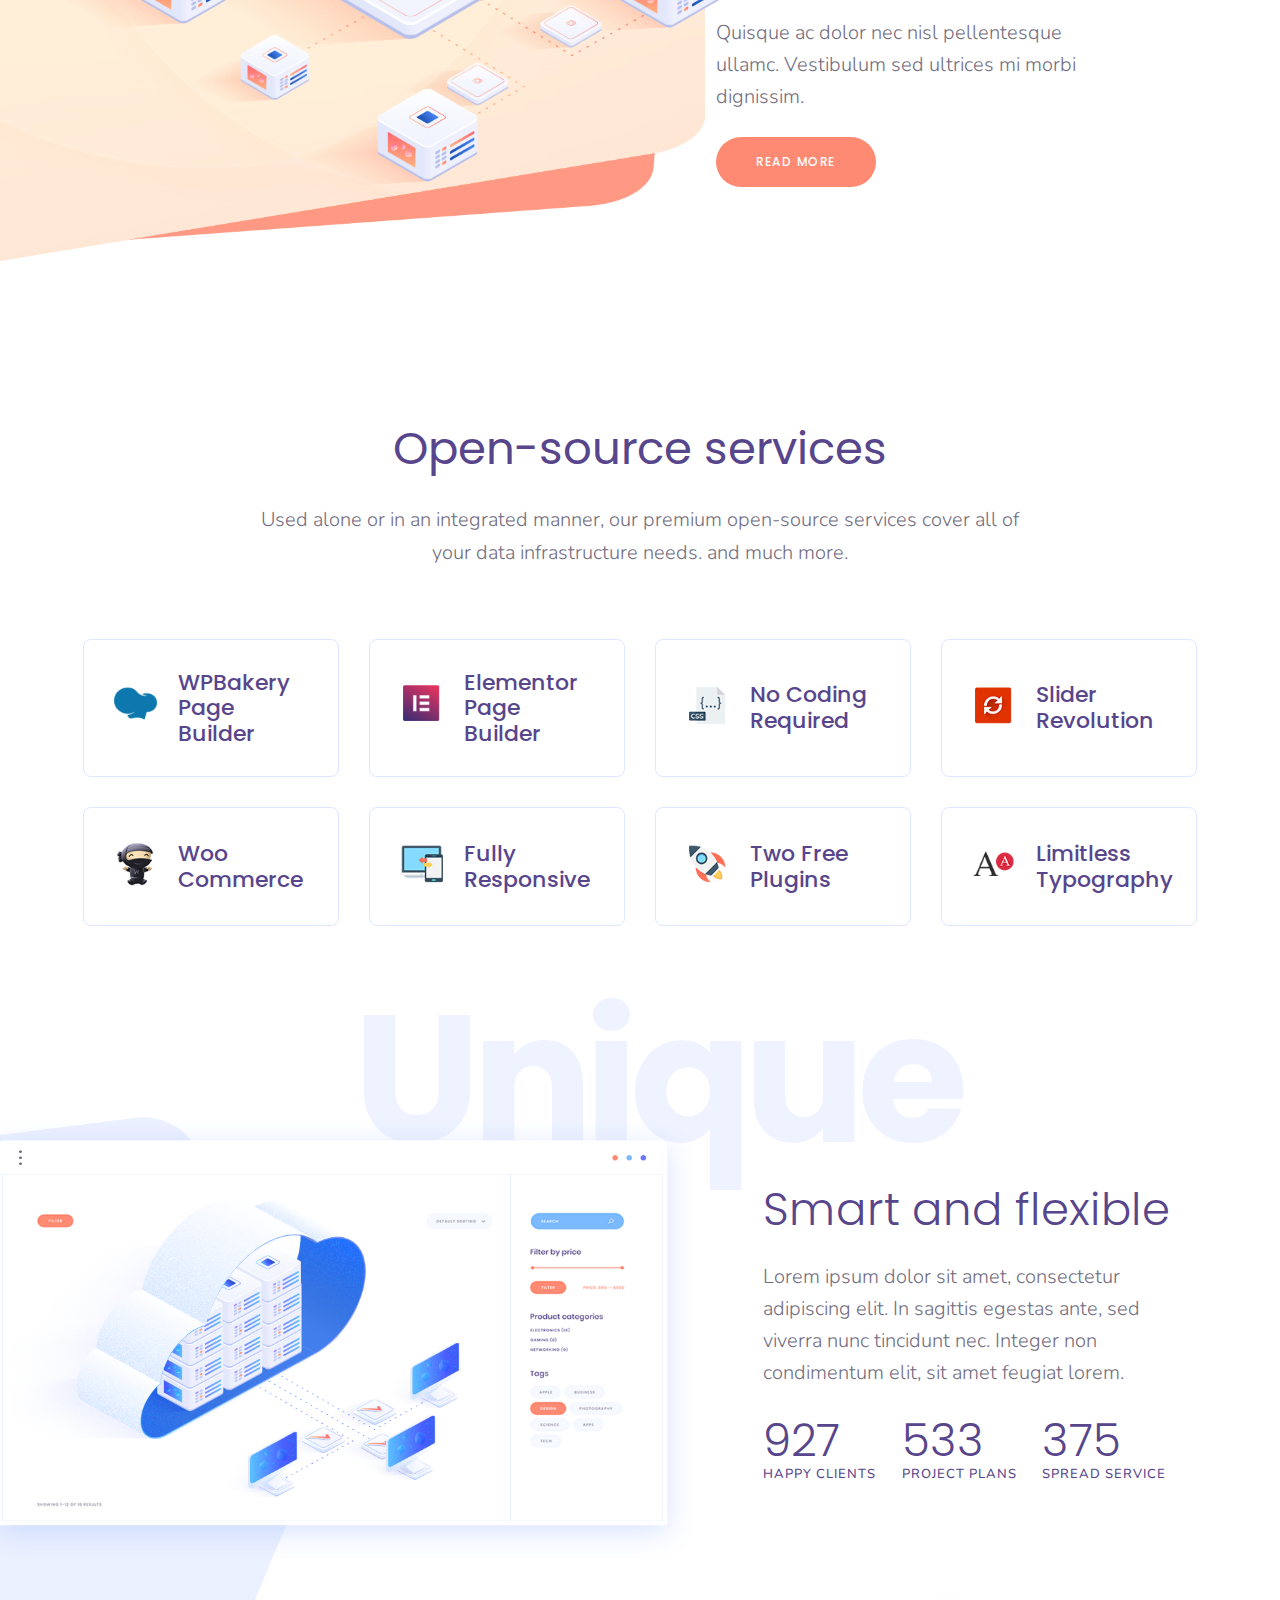
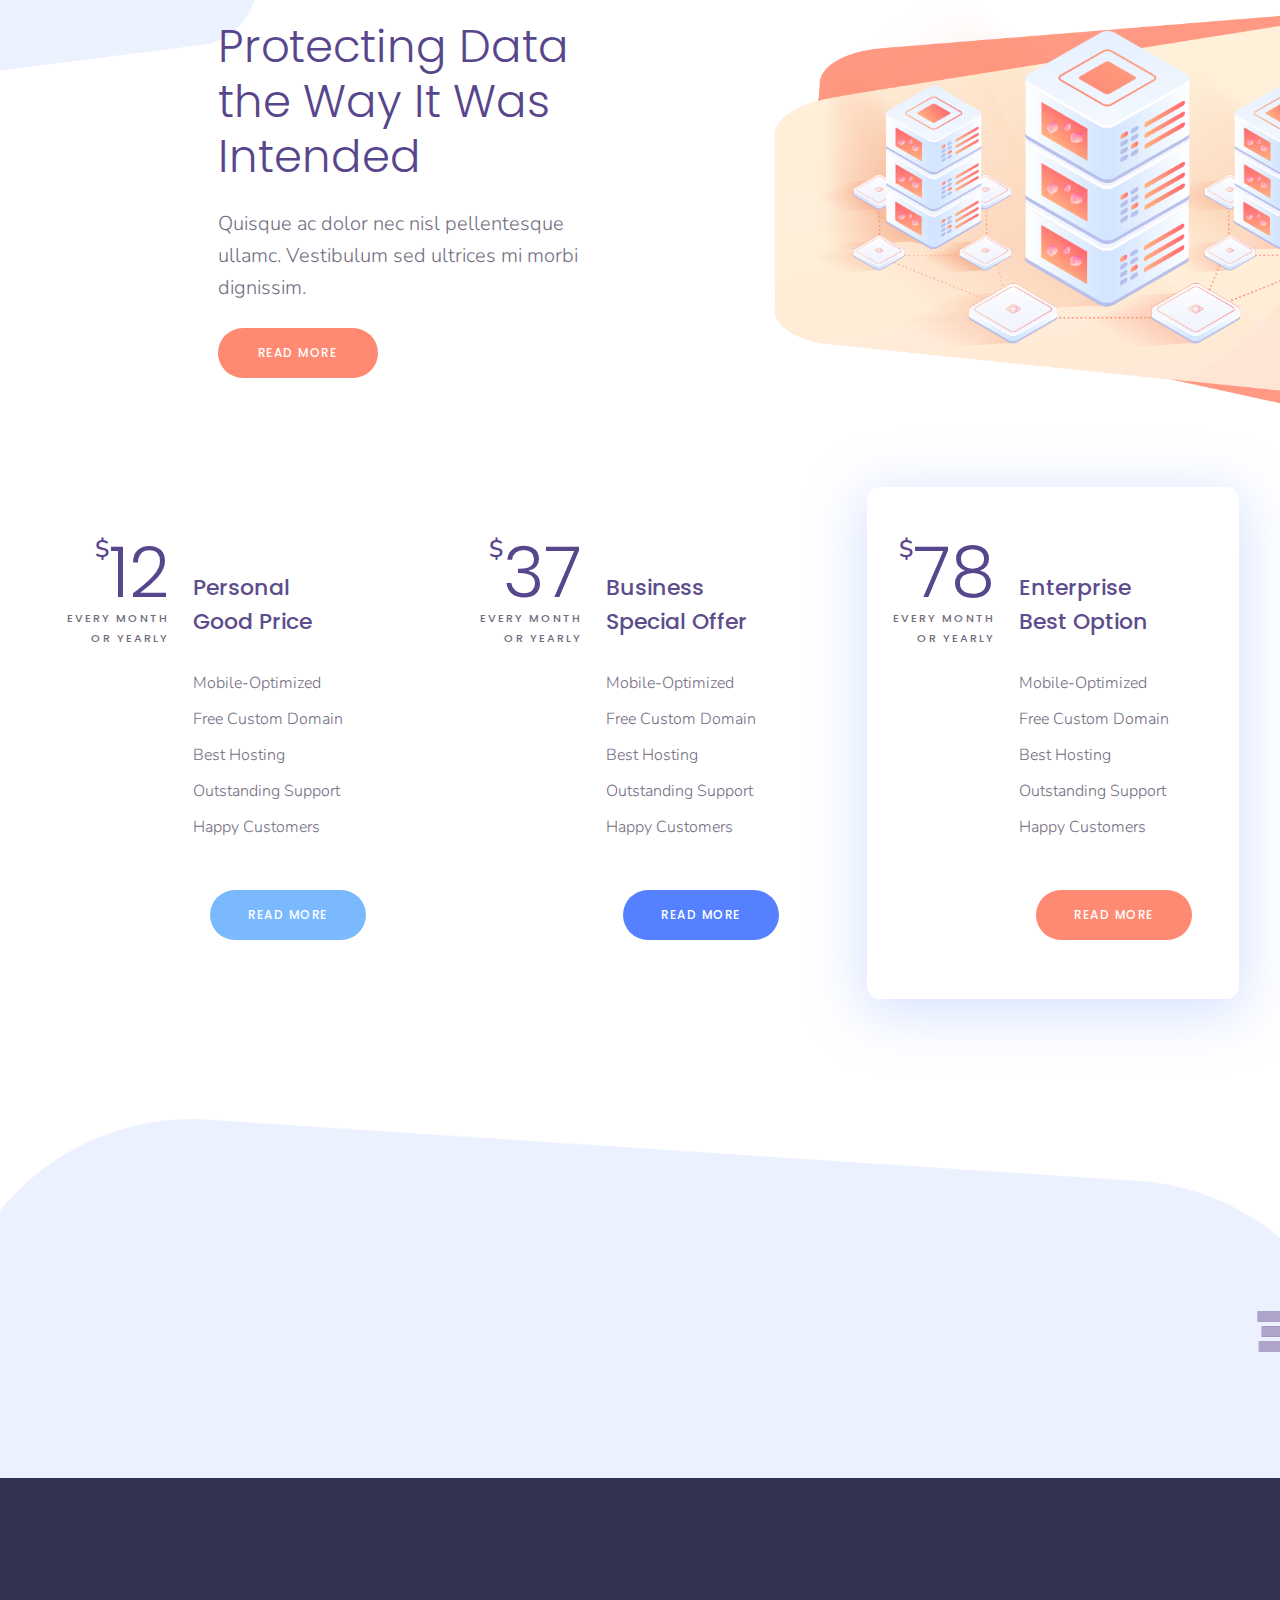
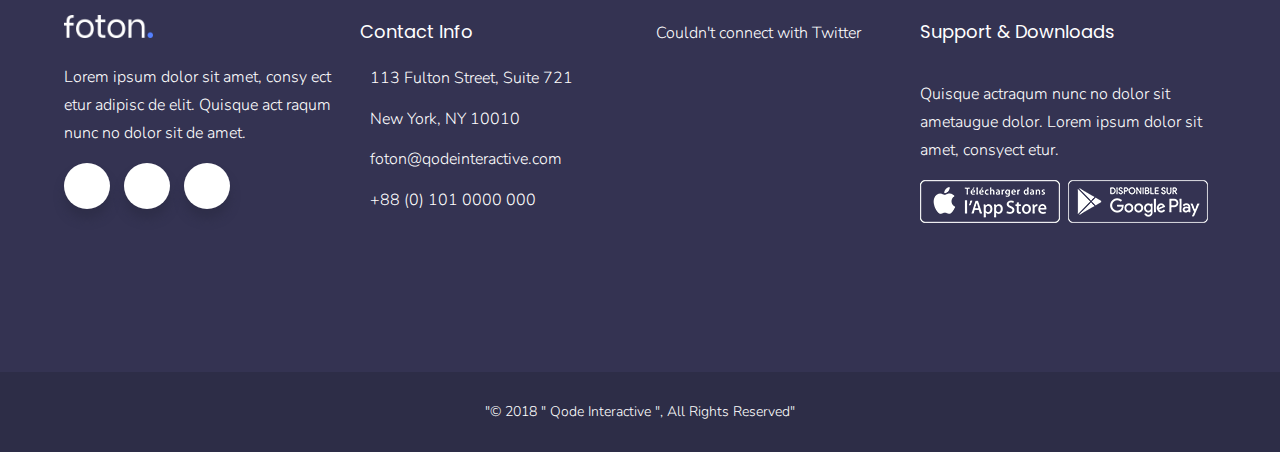
==== commit 99c02987: "mmm" ====
--- a/index.html
+++ b/index.html
@@ -34,7 +34,8 @@
         <header>
             <div class="navbar">
                 <div class="logo">
-                    <a href="./index.html"><img src="./asset/img/img_navbar/logo2.png" alt="logo "></a>
+                    <a class="logo-hell" href="./index.html"><img src="./asset/img/img_navbar/logo2.png" alt="logo "></a>
+                    <a class="logo-hell" href="./index.html"><img src="./asset/img/img_navbar/logo1.png" alt="logo dam"></a>
                 </div>
                 <div class="menutext">
                     <ul class="menulist">
@@ -500,56 +501,34 @@
         </section>
         <!-- plan section -->
         <!-- logo section -->
-        <section class="logo-load">
-            <marquee behavior="sliding" direction="left">
-                <a href="#">
-                    <div class="logo">
-                        <img src="./asset/img/logo-load/logo-low-opacity/home-3-clients-img-1.png" alt="" class="logo-img-1 logo-img">
-                        <img src="./asset/img/logo-load/logo-clear/home-3-clients-img-1h.png" alt="" class="logo-img-2 logo-img">
-                    </div>
-                </a>
-                <a href="#">
-                    <div class="logo">
-                        <img src="./asset/img/logo-load/logo-low-opacity/home-3-clients-img-2.png" alt="" class="logo-img-1 logo-img">
-                        <img src="./asset/img/logo-load/logo-clear/home-3-clients-img-2h (1).png" alt="" class="logo-img-2 logo-img">
-                    </div>
-                </a>
-                <a href="#">
-                    <div class="logo">
-                        <img src="./asset/img/logo-load/logo-low-opacity/home-3-clients-img-3.png" alt="" class="logo-img-1 logo-img">
-                        <img src="./asset/img/logo-load/logo-clear/home-3-clients-img-3h.png" alt="" class="logo-img-2 logo-img">
-                    </div>
-                </a>
-                <a href="#">
-                    <div class="logo">
-                        <img src="./asset/img/logo-load/logo-low-opacity/home-3-clients-img-4.png" alt="" class="logo-img-1 logo-img">
-                        <img src="./asset/img/logo-load/logo-clear/home-3-clients-img-4h.png" alt="" class="logo-img-2 logo-img">
-                    </div>
-                </a>
-                <a href="#">
-                    <div class="logo">
-                        <img src="./asset/img/logo-load/logo-low-opacity/home-3-clients-img-5.png" alt="" class="logo-img-1 logo-img">
-                        <img src="./asset/img/logo-load/logo-clear/home-3-clients-img-5h.png" alt="" class="logo-img-2 logo-img">
-                    </div>
-                </a>
-                <a href="#">
-                    <div class="logo">
-                        <img src="./asset/img/logo-load/logo-low-opacity/home-3-clients-img-6.png" alt="" class="logo-img-1 logo-img">
-                        <img src="./asset/img/logo-load/logo-clear/home-3-clients-img-6h.png" alt="" class="logo-img-2 logo-img">
-                    </div>
-                </a>
-                <a href="#">
-                    <div class="logo">
-                        <img src="./asset/img/logo-load/logo-low-opacity/home-3-clients-img-7.png" alt="" class="logo-img-1 logo-img">
-                        <img src="./asset/img/logo-load/logo-clear/home-3-clients-img-7h.png" alt="" class="logo-img-2 logo-img">
-                    </div>
-                </a>
-                <a href="#">
-                    <div class="logo">
-                        <img src="./asset/img/logo-load/logo-low-opacity/home-3-clients-img-8.png" alt="" class="logo-img-1 logo-img">
-                        <img src="./asset/img/logo-load/logo-clear/home-3-clients-img-8h.png" alt="" class="logo-img-2 logo-img">
-                    </div>
-                </a>
+        <section class="logo-load-section">
+            <marquee class="slide" behavior="sliding" direction="left">
+                <div class="slide-container">
+                    <div class="container-logo-low-opacity">
+                        <ul class="container-logo low-opacity">
+                            <li><a href="#"><img src="./asset/img/logo-load/logo-low-opacity/home-3-clients-img-1.png" alt=""></a></li>
+                            <li><a href="#"><img src="./asset/img/logo-load/logo-low-opacity/home-3-clients-img-2.png" alt=""></a></li>
+                            <li><a href="#"><img src="./asset/img/logo-load/logo-low-opacity/home-3-clients-img-3.png" alt=""></a></li>
+                            <li><a href="#"><img src="./asset/img/logo-load/logo-low-opacity/home-3-clients-img-4.png" alt=""></a></li>
+                            <li><a href="#"><img src="./asset/img/logo-load/logo-low-opacity/home-3-clients-img-5.png" alt=""></a></li>
+                            <li><a href="#"><img src="./asset/img/logo-load/logo-low-opacity/home-3-clients-img-6.png" alt=""></a></li>
+                            <li><a href="#"><img src="./asset/img/logo-load/logo-low-opacity/home-3-clients-img-7.png" alt=""></a></li>
+                            <li><a href="#"><img src="./asset/img/logo-load/logo-low-opacity/home-3-clients-img-8.png" alt=""></a></li>
+                        </ul>
+                    </div>
+                    <div class="container-logo-clear">
+                        <ul class="container-logo clear">
+                            <li><a href="#"><img src="./asset/img/logo-load/logo-clear/home-3-clients-img-1h.png" alt=""></a></li>
+                            <li><a href="#"><img src="./asset/img/logo-load/logo-clear/home-3-clients-img-2h (1).png" alt=""></a></li>
+                            <li><a href="#"><img src="./asset/img/logo-load/logo-clear/home-3-clients-img-3h.png" alt=""></a></li>
+                            <li><a href="#"><img src="./asset/img/logo-load/logo-clear/home-3-clients-img-4h.png" alt=""></a></li>
+                            <li><a href="#"><img src="./asset/img/logo-load/logo-clear/home-3-clients-img-5h.png" alt=""></a></li>
+                            <li><a href="#"><img src="./asset/img/logo-load/logo-clear/home-3-clients-img-6h.png" alt=""></a></li>
+                            <li><a href="#"><img src="./asset/img/logo-load/logo-clear/home-3-clients-img-7h.png" alt=""></a></li>
+                            <li><a href="#"><img src="./asset/img/logo-load/logo-clear/home-3-clients-img-8h.png" alt=""></a></li>
+                        </ul>
+                    </div>
+                </div>
             </marquee>
         </section>
         <!-- logo section -->
--- a/css/desk1024.css
+++ b/css/desk1024.css
@@ -1,4 +1,8 @@
 @media only screen and (max-width:1024px){
+    /* navbar */
+    
+    /* navbar */
+
     .untapped-background{
         position: absolute !important;
         /* top: -95px !important; */
--- a/css/desktop.css
+++ b/css/desktop.css
@@ -59,15 +59,67 @@
     align-items: center;
     align-items: center;
     padding-bottom: 25px;
+    animation-name: header-animation;
+    animation-delay: 4s;
+    animation-duration: 1.5s;
+    animation-fill-mode: forwards;
+}
+@keyframes header-animation {
+    from{
+        background-color: transparent;
+    }
+    to{
+        background-color: #fff;
+        border-bottom: 1px solid #edeff2;
+        padding-top: 20px;
+        padding-bottom: 20px;
+        position: fixed;
+        width: 100%;
+        z-index: 5;
+    }
+}
+.fa-solid.fa-cart-shopping{
+    animation-name: disappear-cart;
+    animation-delay: 4s;
+    animation-duration: 1.5s;
+    animation-fill-mode: forwards;
+}
+@keyframes disappear-cart{
+    100%{
+        opacity: 0;
+        visibility: hidden;
+    }
 }
 /* navbar */
 
 /* navbar logo */
 .logo{
     width: 7%;
+    position: relative;
+    display: flex;
+    align-items: center;
 }
 .logo a img{
     width: 100%;
+}
+.logo-hell{
+    position: absolute;
+}
+.navbar .logo .logo-hell:first-child{
+    z-index: 6;
+}
+.navbar .logo .logo-hell:last-child{
+    opacity: 0;
+    animation-name: logo-hell2;
+    animation-delay: 4s;
+    animation-duration: 1.5s;
+    animation-fill-mode: forwards;
+}
+@keyframes logo-hell2{
+    100%{
+        opacity: 1;
+        z-index: 8;
+    }
 }
 .logo1{
     display: none;
@@ -90,6 +142,7 @@
 .list-spec{
     position: relative;
     cursor: pointer;
+    z-index: 2;
 }
 .second, .third,
 .list-spec:nth-child(3) .second .second-spec:nth-child(5) .third,
@@ -1017,6 +1070,39 @@
 .protect-desc ul li a:hover{
     box-shadow: rgba(255, 138, 115, 0.5) 0px 10px 25px 0px;
 }/* pricing table section */
+/* logo-load-section */
+.logo-load-section{
+    background-image: url('./../asset/img/logo-load/h13-bg-img-1.png');
+    background-repeat: no-repeat;
+    background-size: cover;
+    background-position: center bottom;
+}
+
+.slide-container{
+    padding-top: 11.25rem;
+    padding-bottom: 10.625rem;
+    width: 90%;
+    position: relative;
+}
+.container-logo{
+    position: absolute;
+    display: flex;
+    align-items: center;
+}
+.container-logo li{
+    display: flex;
+    align-items: center;
+}
+.container-logo-low-opacity{
+    position: relative;
+    z-index: 3;
+    opacity: 1;
+    transition: opacity .2s cubic-bezier(.02,.54,.58,1);
+}
+.container-logo.low-opacity li a:hover{
+    opacity: 0;
+}
+/* logo-load-section */
 /* footer */
 footer{
     background-color: #343352;
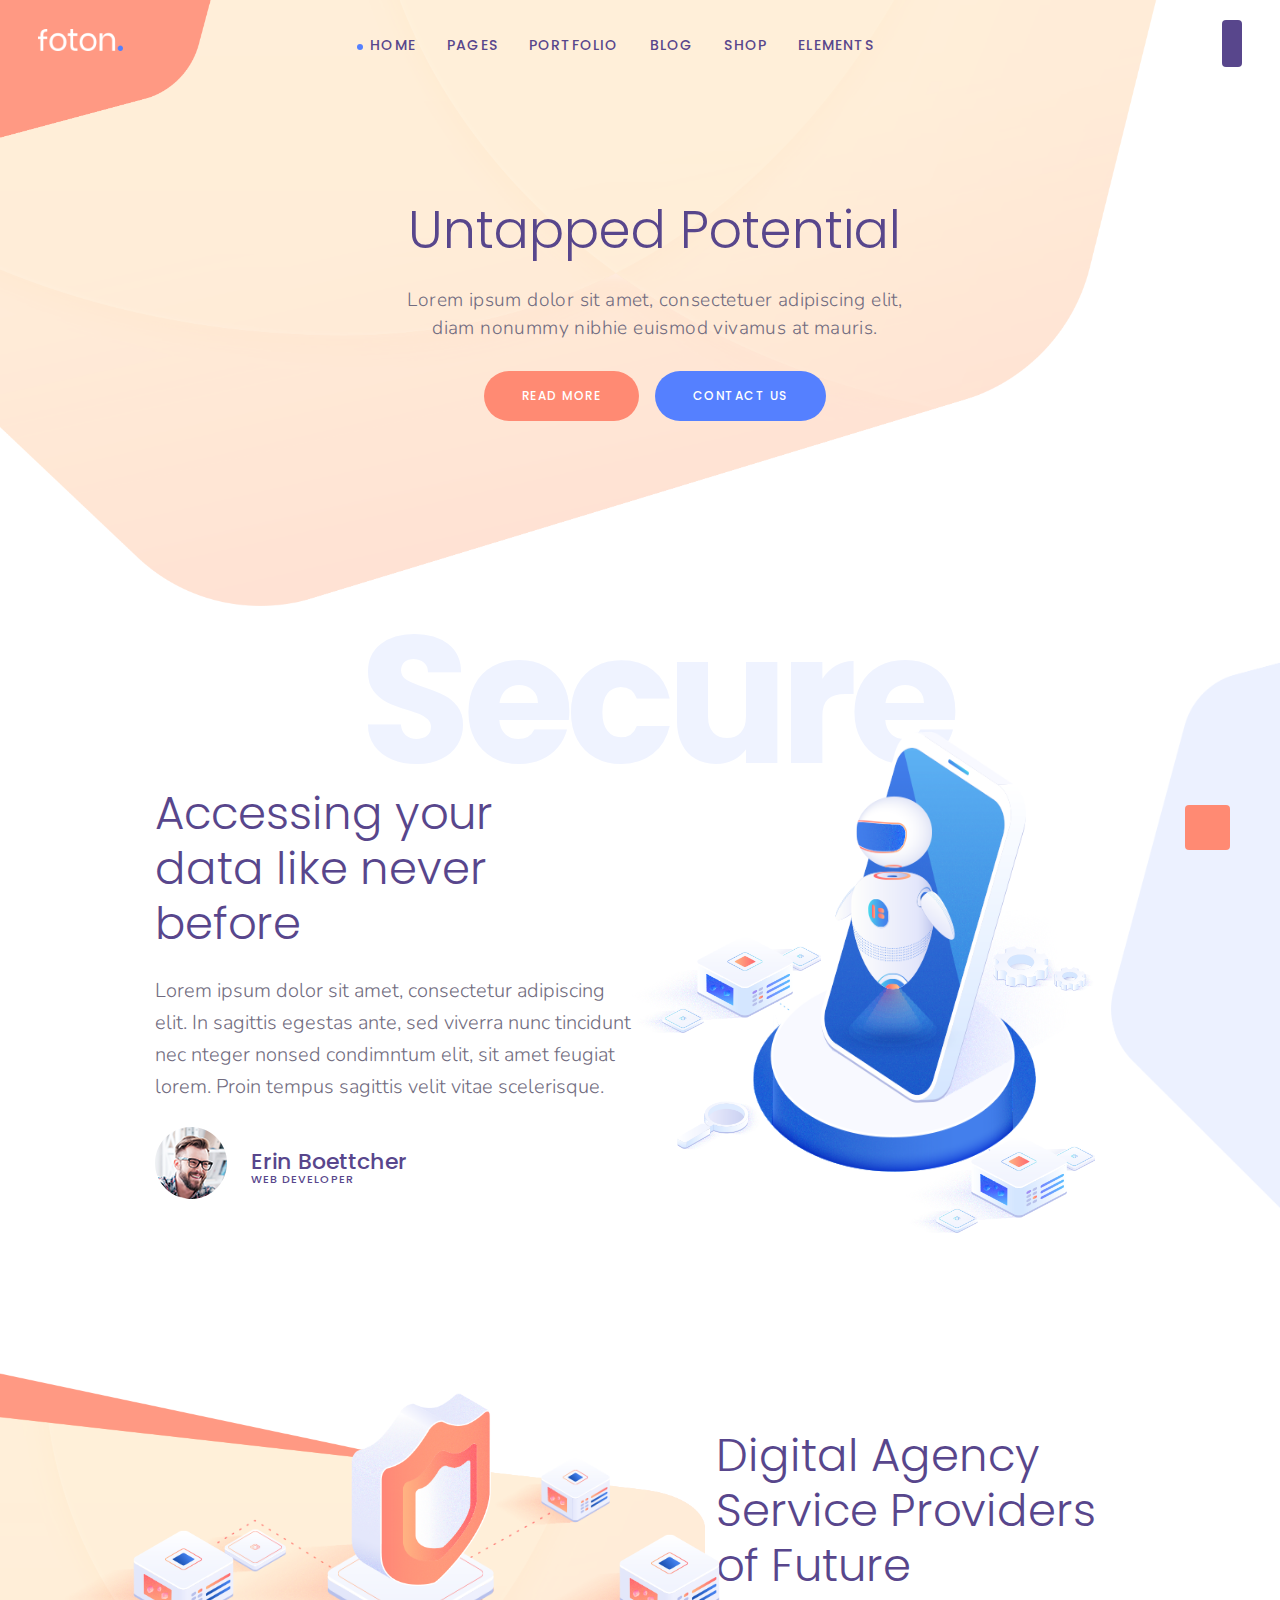
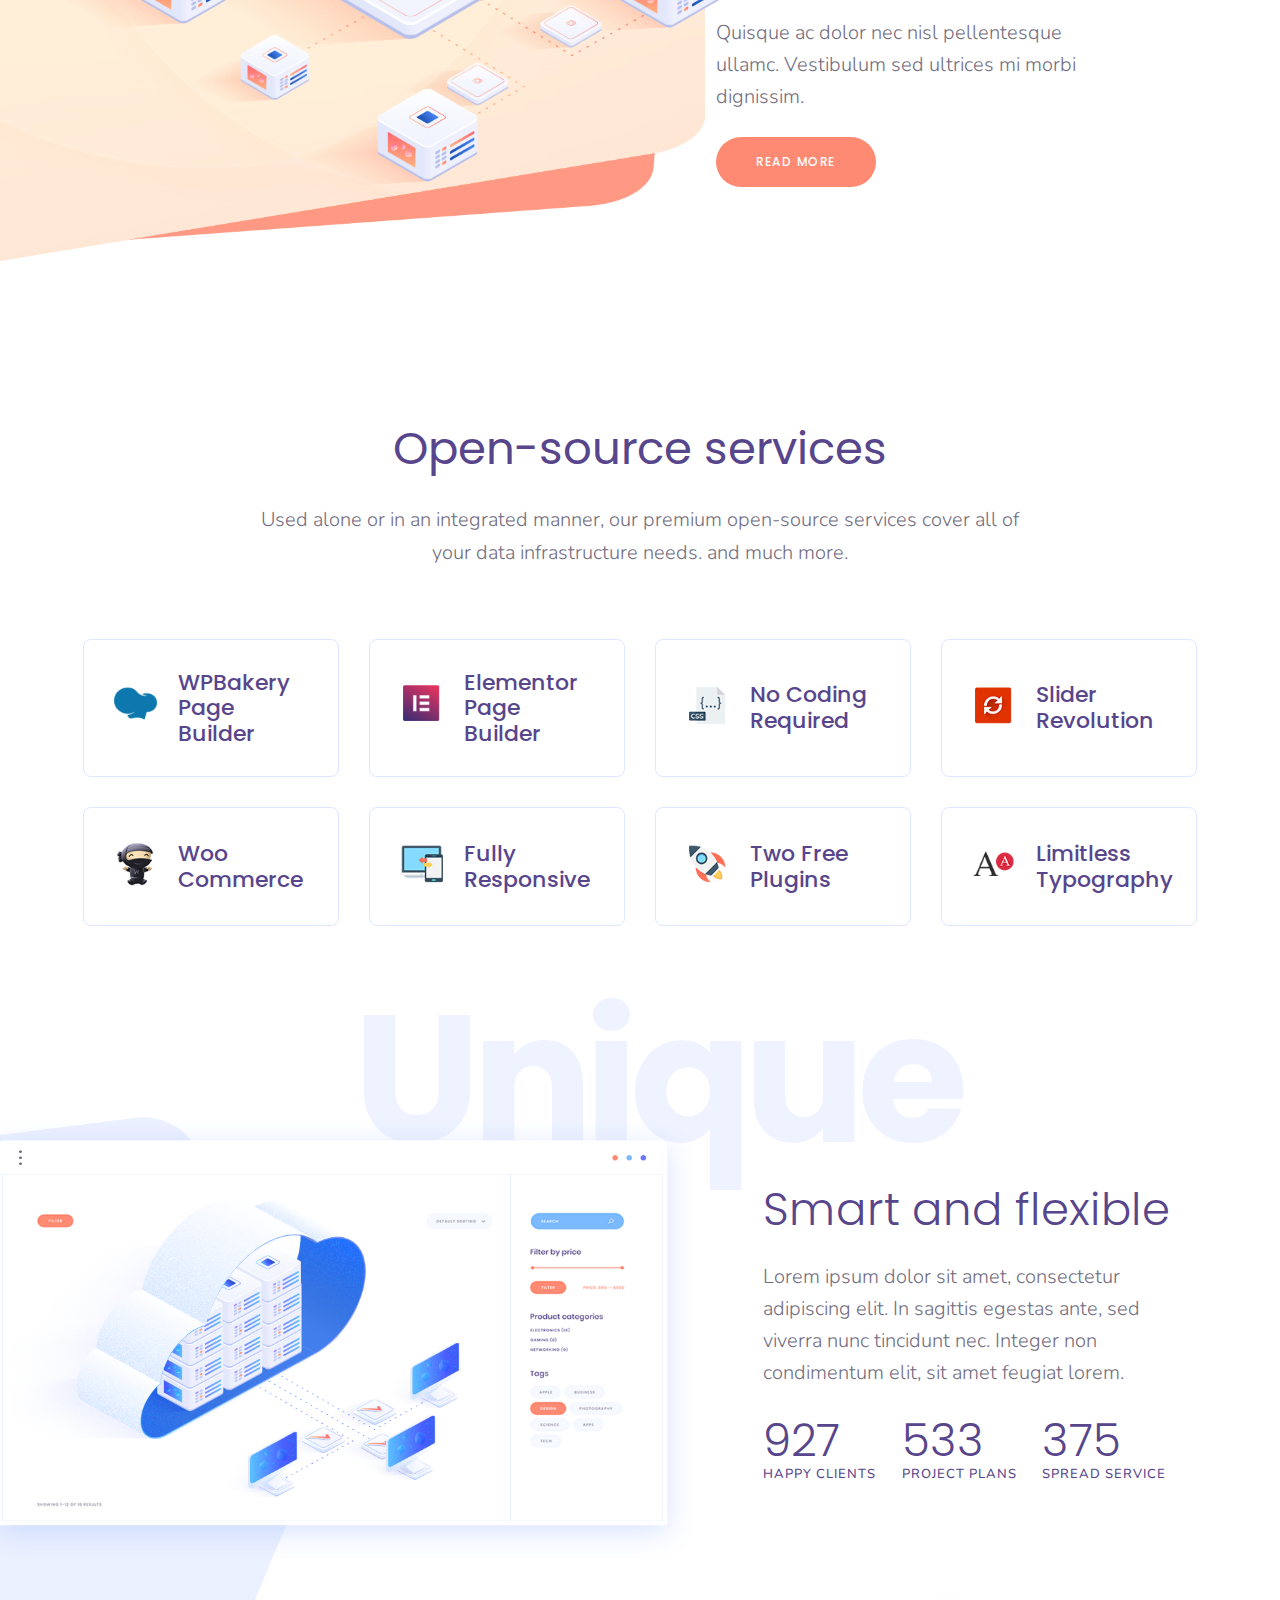
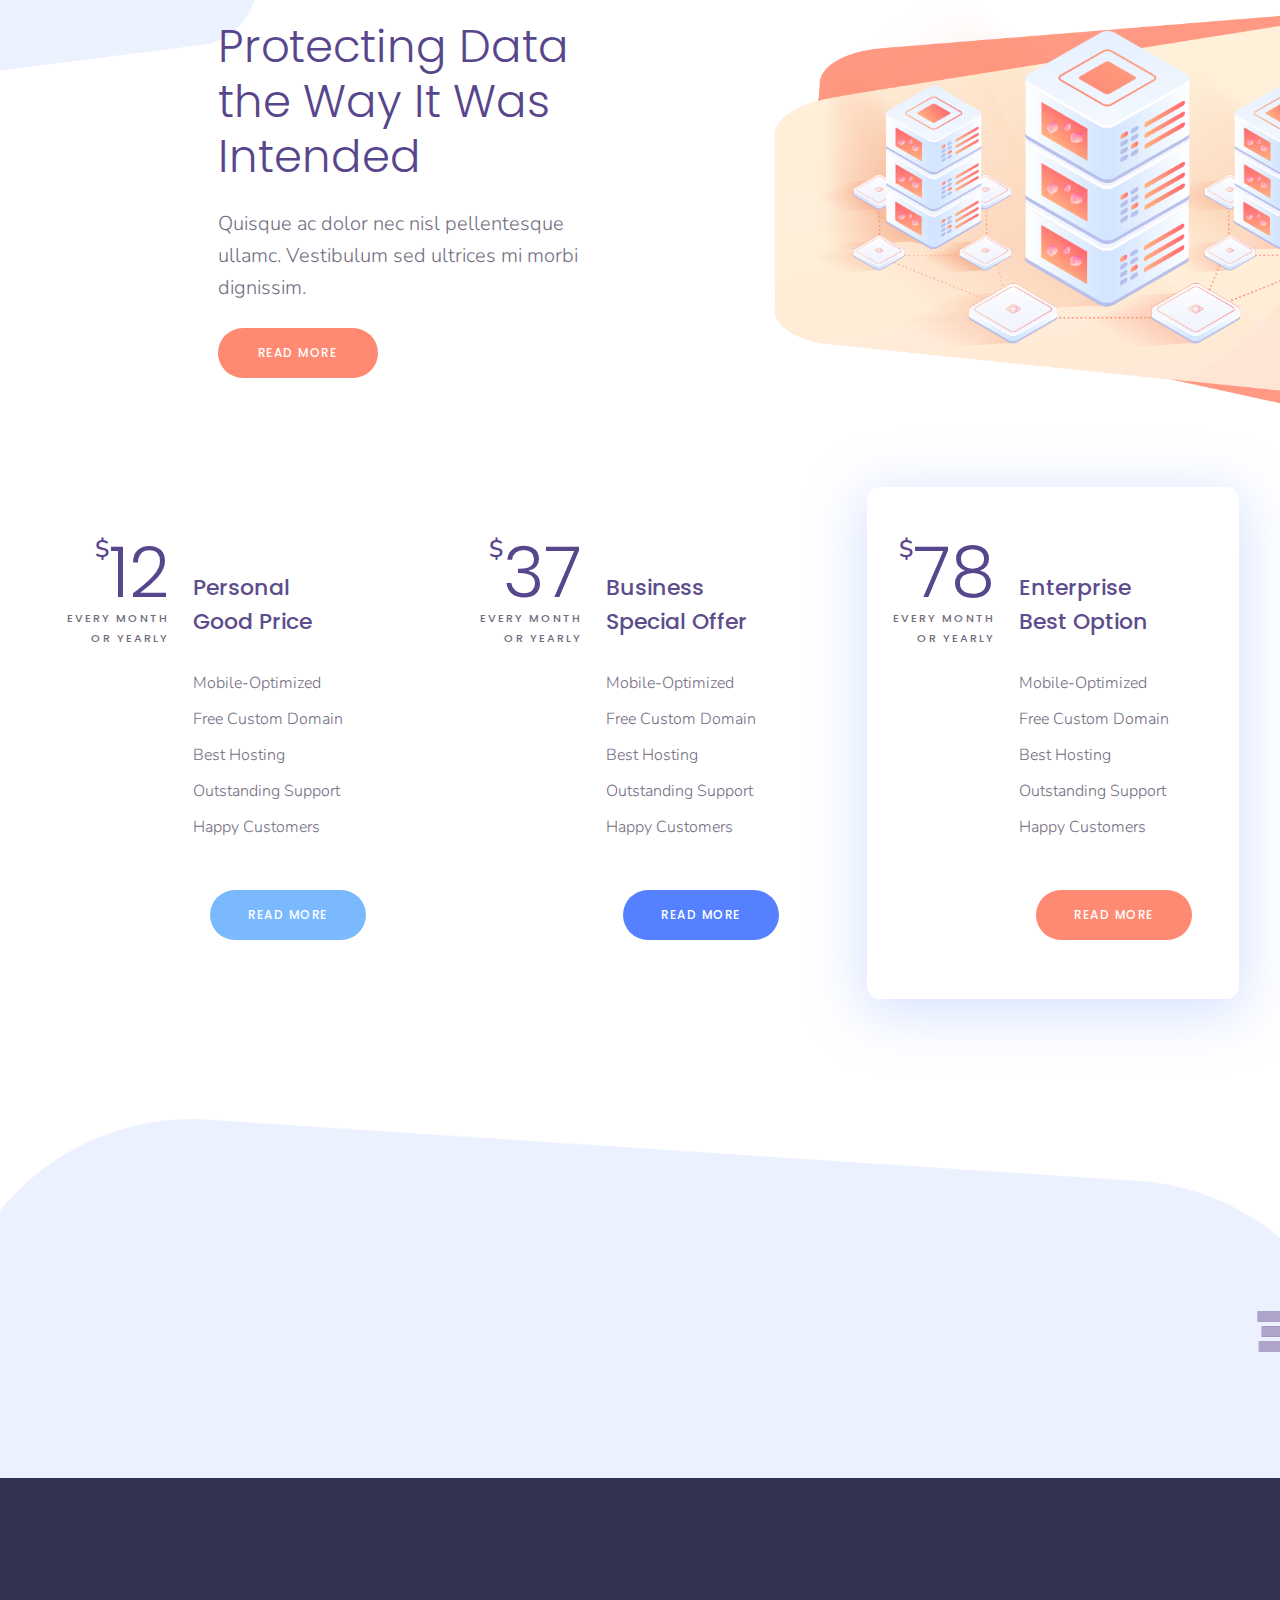
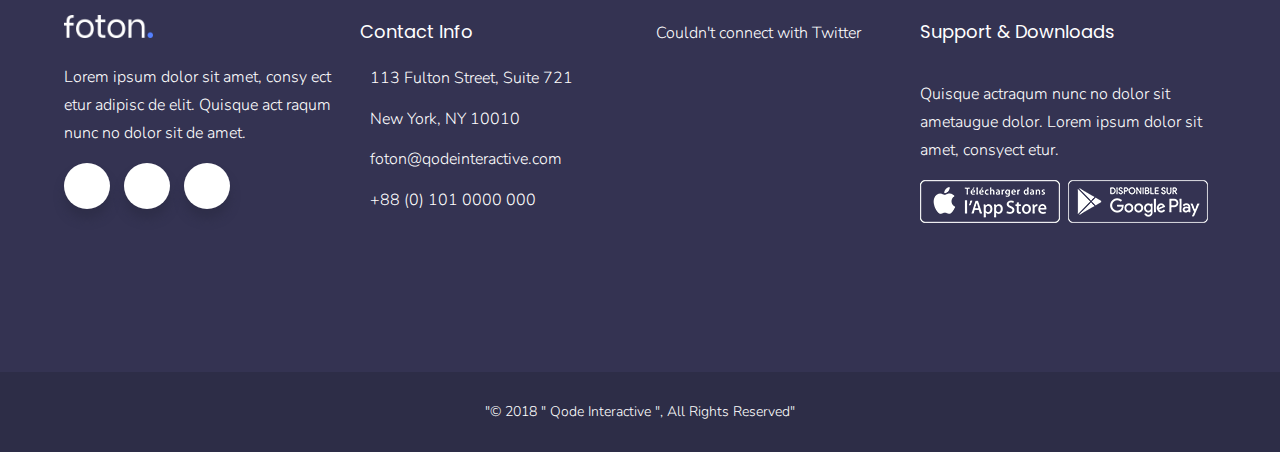
==== commit 0c26759b: "animation" ====
--- a/index.html
+++ b/index.html
@@ -236,28 +236,28 @@
                 <img src="./asset/img/background-sec1/h13-rev-img-1-2.png" alt="back cam dam" class="back3">
             </div>
             <div class="untapped-potential">
-                <div class="potential potential-1">
+                <div class="potential-opa potential potential-1">
                     <img src="./asset/img/uptapped-potential/cloud.png" alt="">
                 </div>
-                <div class="potential potential-2 potential-none">
+                <div class="potential-opa potential potential-2 potential-none">
                     <img src="./asset/img/uptapped-potential/wifi.png" alt="">
                 </div>
-                <div class="potential potential-3 potential-none">
+                <div class="potential-opa potential potential-3 potential-none">
                     <img src="./asset/img/uptapped-potential/chat.png" alt="">
                 </div>
-                <div class="potential potential-4 potential-none">
+                <div class="potential-opa potential potential-4 potential-none">
                     <img src="./asset/img/uptapped-potential/coin.png" alt="">
                 </div>
-                <div class="potential potential-5 potential-none">
+                <div class="potential-opa potential potential-5 potential-none">
                     <img src="./asset/img/uptapped-potential/user.png" alt="">
                 </div>
-                <div class="potential potential-6 potential-none">
+                <div class="potential-opa potential potential-6 potential-none">
                     <img src="./asset/img/uptapped-potential/shield.png" alt="">
                 </div>
-                <div class="potential potential-7 potential-none">
+                <div class="potential-opa potential potential-7 potential-none">
                     <img src="./asset/img/uptapped-potential/wallet.png" alt="">
                 </div>
-                <div class="potential potential-8 potential-none">
+                <div class="potential-opa potential potential-8 potential-none">
                     <img src="./asset/img/uptapped-potential/laptop.png" alt="">
                 </div>
                 <div class="potential potential-9">
@@ -275,14 +275,14 @@
         <!-- untapped potential section -->
         <!-- secure section -->
         <section class="secure-section">
-            <div class="secure-back">
+            <div class="secure-back secure-ani">
                 <img src="./asset/img/secure/secure-back.png" alt="">
             </div>
-            <div class="secure-heading">
+            <div class="secure-heading secure-ani">
                 <h1>Secure</h1>
             </div>
             <div class="secure-content">
-                <div class="secure-desc">
+                <div class="secure-desc secure-ani">
                     <h3>Accessing your <br> 
                         data like never before
                     </h3>
@@ -299,7 +299,7 @@
                         </div>
                     </div>
                 </div>
-                <div class="secure-image">
+                <div class="secure-image secure-ani">
                     <img class="robot" src="./asset/img/secure/robot.png" alt="">
                     <img class="glass" src="./asset/img/secure/glass.png" alt="">
                     <img class="server server-1" src="./asset/img/secure/server.png" alt="">
@@ -502,7 +502,7 @@
         <!-- plan section -->
         <!-- logo section -->
         <section class="logo-load-section">
-            <marquee class="slide" behavior="sliding" direction="left">
+            <marquee class="slide" behavior="sliding" direction="left" hspace="90%">
                 <div class="slide-container">
                     <div class="container-logo-low-opacity">
                         <ul class="container-logo low-opacity">
@@ -532,6 +532,11 @@
             </marquee>
         </section>
         <!-- logo section -->
+        <!-- bottom up -->
+        <a href="#" class="bottom-up">
+            <span class="button-up"><i class="fa-solid fa-arrow-up"></i></span>
+        </a>
+        <!-- bottom up -->
 <!-- footer -->
 <footer>
     <!-- top footer -->
--- a/css/desktop.css
+++ b/css/desktop.css
@@ -561,8 +561,45 @@
 } */
 /* animation for untapped */
 /* untapped potential section */
-
-
+/* animation for untapped */
+.potential-opa{
+    opacity: 0;
+    animation-name: potential;
+    animation-duration: 0.5s;
+    animation-fill-mode: forwards;
+    animation-timing-function: ease;
+}
+@keyframes potential{
+    100%{
+        opacity: 1;
+    }
+}
+.potential-1{
+    animation-delay: 0.2s;
+}
+.potential-2{
+    animation-delay: 0.4s;
+}
+.potential-3{
+    animation-delay: 0.6s;
+}
+.potential-4{
+    animation-delay: 0.8s;
+}
+.potential-5{
+    animation-delay: 1s;
+}
+.potential-6{
+    animation-delay: 1.2s;
+}
+.potential-7{
+    animation-delay: 1.4s;
+}
+.potential-8{
+    animation-delay: 1.6s;
+}
+
+/* animation for untapped */
 /* secure section */
 .secure-section{
     margin-top: 15rem;
@@ -690,9 +727,10 @@
     top: 150px;
     left: -40px;
 }
-.secure-image .server-2{
+.secure-image .server.server-2{
     top: 350px;
-    right: 30px;
+    right: 30px !important;
+    
 }
 .secure-image .setting{
     width: 102px;
@@ -701,7 +739,44 @@
     right: 30px;
 }
 /* secure section */
-
+/* animation secure section */
+.secure-ani{
+    animation-name: secure-animation;
+    animation-duration: 3s;
+    animation-timing-function: ease;
+    animation-fill-mode: forwards;
+}
+.secure-back img{
+    animation-name: secure-back;
+    animation-delay: 0.5s;
+    animation-duration: 1.5s;
+    animation-timing-function: ease;
+    animation-fill-mode: forwards;
+}
+@keyframes secure-back{
+    0%{
+        right: -5rem;
+    }
+    100%{
+        right: 0rem;
+    }
+}
+.secure-heading{
+    animation-name: secure-heading;
+    animation-delay: 0.5s;
+    animation-duration: 1s;
+    animation-timing-function: ease;
+    animation-fill-mode: forwards;
+}
+@keyframes secure-heading{
+    0%{
+        margin-left: 1rem;
+    }
+    100%{
+        margin-left: 2rem;
+    }
+}
+/* animation secure section */
 /* digital section */
 .digital-section{
     position: relative;
@@ -764,7 +839,7 @@
     left: 64px;
     top: 162px;
 }
-.server-2{
+.digital.server-2{
     left: 550px;
     top: 166px;
 }
@@ -1103,6 +1178,31 @@
     opacity: 0;
 }
 /* logo-load-section */
+/* bottom up button */
+a.bottom-up{
+    display: inline-block;
+    background-color: #ff8a73;
+    border-radius: 4px;
+    width: 45px;
+    height: 45px;
+    transition: all 0.25s ease 0s;
+    position: fixed;
+    z-index: 10;
+    bottom: 50px;
+    right: 50px;
+}
+span.button-up{
+    width: 100%;
+    height: 100%;
+    display: flex;
+    justify-content: center;
+    align-items: center;
+}
+span.button-up i{
+    font-size: 1.2rem;
+    color: rgb(255, 255, 255);
+}
+/* bottom up button */
 /* footer */
 footer{
     background-color: #343352;
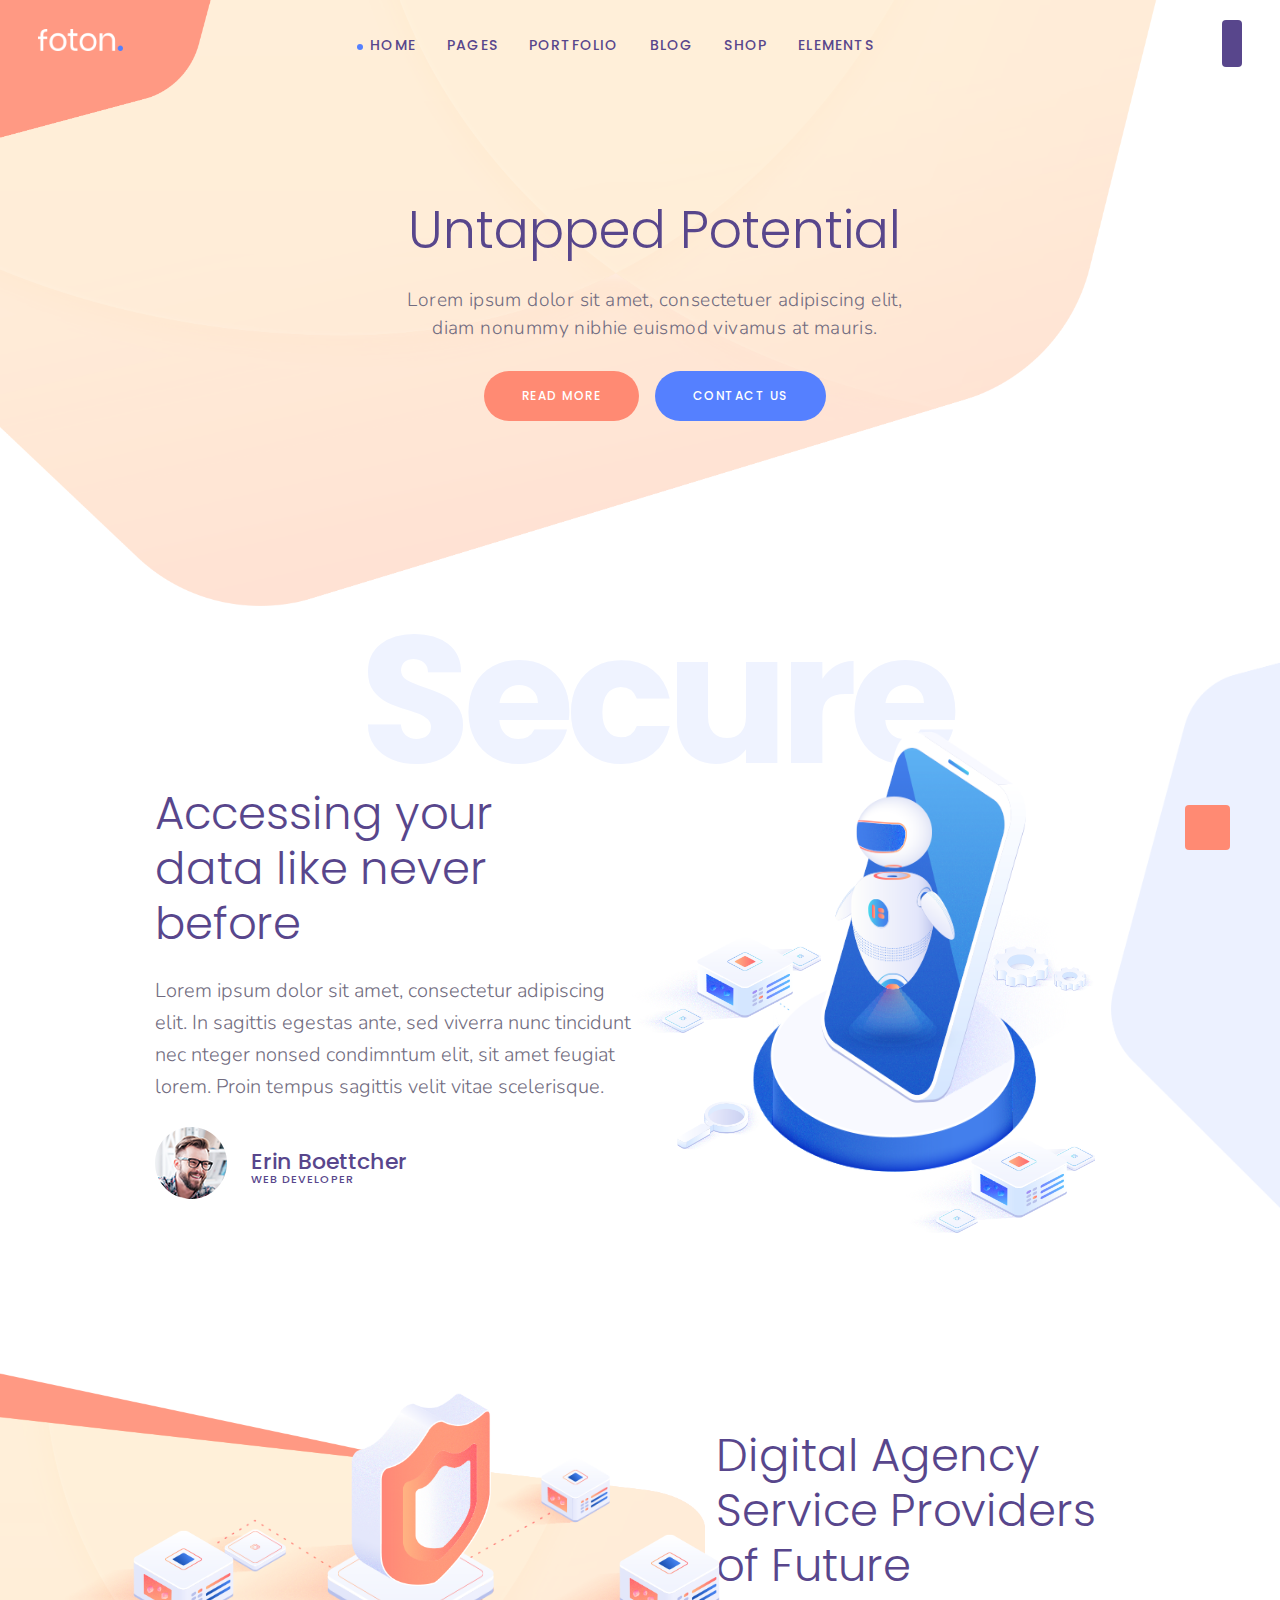
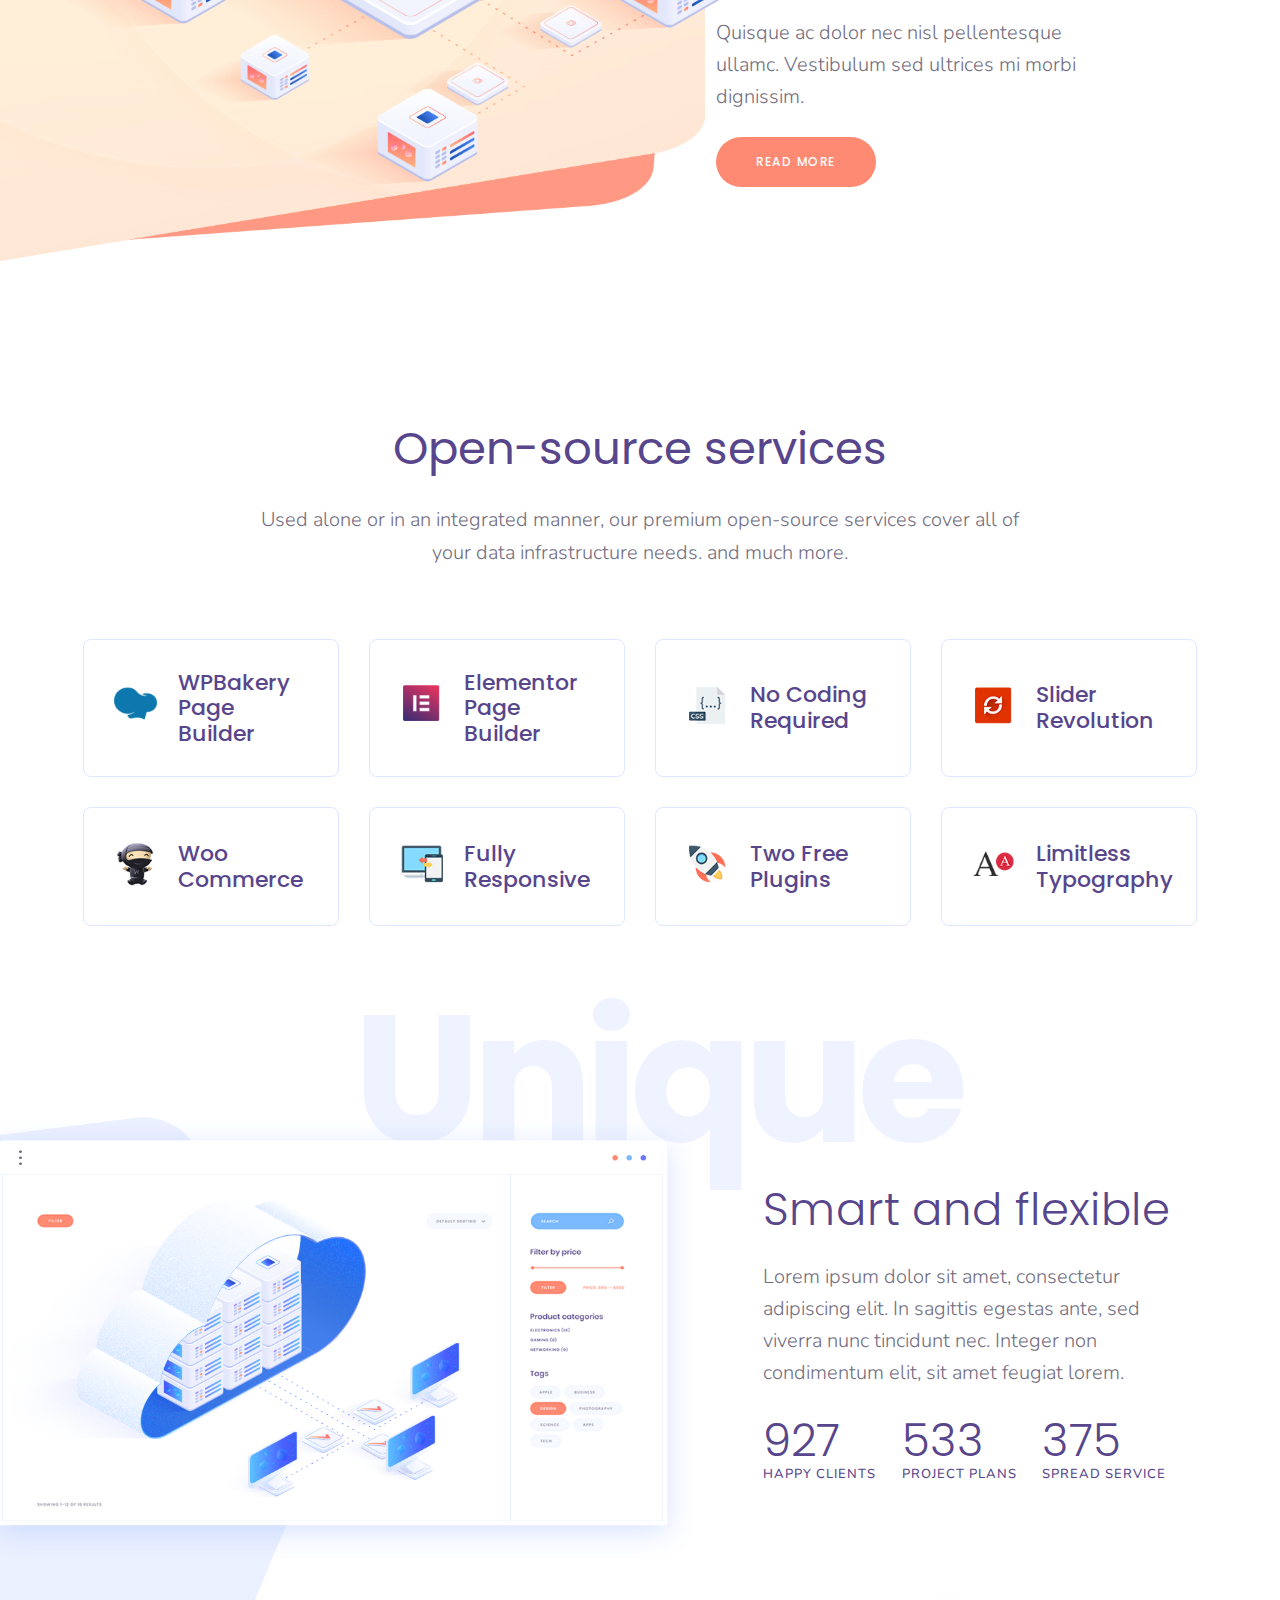
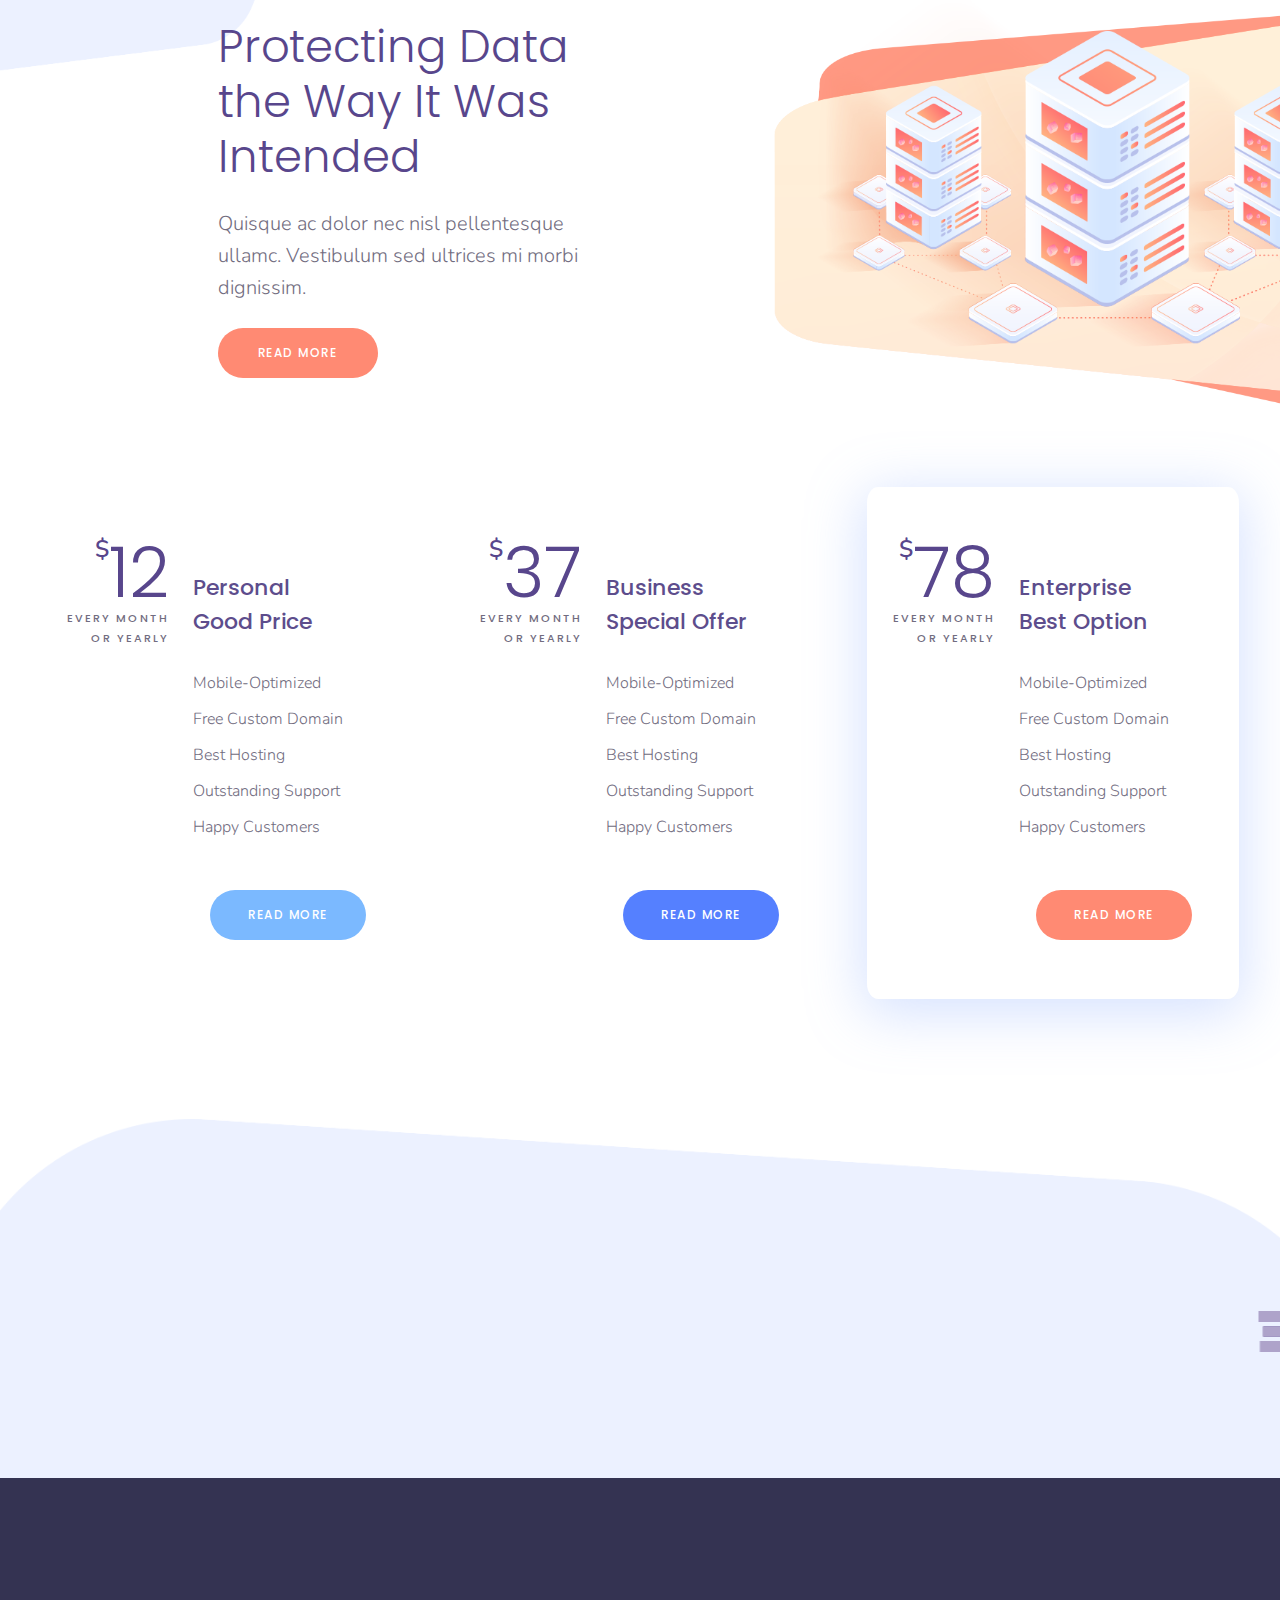
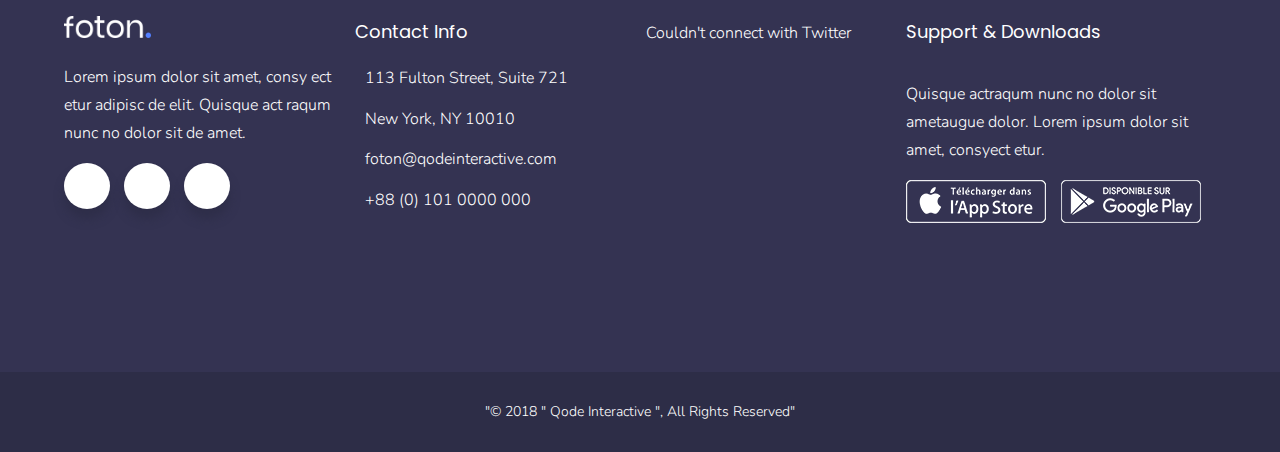
==== commit 91f88c5b: "responsive navbar" ====
--- a/index.html
+++ b/index.html
@@ -38,12 +38,13 @@
                     <a class="logo-hell" href="./index.html"><img src="./asset/img/img_navbar/logo1.png" alt="logo dam"></a>
                 </div>
                 <div class="menutext">
+                    <span class="menu-active"><i class="fa-solid fa-bars"></i></span>
                     <ul class="menulist">
                         <li class="list-spec"><span>Home</span>
                             <ul class="second">
                                 <li class="second-spec"><span>Main Home</span></li>
                                 <li class="second-spec"><span>App Landing Home</span></li>
-                                <li class="second-spec"><span>Hosting Home</span></li>
+                                <li class="second-spec hosting-home"><span>Hosting Home</span></li>
                                 <li class="second-spec"><span>Startup Agency Home</span></li>
                                 <li class="second-spec"><span>Metro Showcase</span></li>
                                 <li class="second-spec"><span>Marketing Home</span></li>
@@ -218,14 +219,6 @@
             
                 </div>
             </div>
-            <div class="navbar2">
-                <div class="logo1">
-                    <a href="./index.html"><img src="./asset/img/img_navbar/logo1.png" alt="logo tim"></a>
-                </div>
-                <div class="search">
-                    <i class="fa-solid fa-bars"></i>
-                </div>
-            </div>
         </header>
         <!-- header -->
         <!-- untapped potential section -->
--- a/css/desk1024.css
+++ b/css/desk1024.css
@@ -1,6 +1,137 @@
 @media only screen and (max-width:1024px){
     /* navbar */
-    
+    header .navbar{
+        animation: none !important;
+        justify-content: flex-start !important;
+        padding-left: 5% !important;
+    }
+    .navbar{
+        background-color: #fff;
+        border-bottom: 1px solid #edeff2;
+        padding-top: 60px !important;
+        padding-bottom: 25px !important;
+        position: fixed;
+        width: 100%;
+        z-index: 5;
+    }
+    .tools-spec .fa-magnifying-glass{
+        display: none !important;
+    }
+    .menutext{
+        width: 100% !important;
+    }
+    .menulist{
+        top: 100px;
+        display: none !important;
+    }
+    .navbar .logo .logo-hell:first-child{
+        display: none !important;
+    }
+    .logo{
+        position: static !important;;
+    }
+    .logo .logo-hell:last-child{
+        animation: none !important;
+        opacity: 1 !important;
+        top: 30px;
+        left: 45%;
+    }
+    .logo .logo-hell:last-child img{
+        width: 104px !important;
+
+    }
+    .fa-solid.fa-cart-shopping{
+        animation: none !important;
+        display: none !important;
+    }
+    .tools-spec .fa-solid.fa-bars{
+        display: none !important;
+    }
+    .menu-active{
+        display: block !important;
+        z-index: 12;
+        position: absolute !important;
+        top: 25px !important;
+        left: 10% !important;
+        padding-bottom: 50px;
+    }
+    .menu-active i.fa-solid.fa-bars{
+        transition: color .2s cubic-bezier(.02,.54,.58,1);
+        background-color: transparent !important;
+        color: #58468c !important;
+        font-size: 1.375rem;
+        /* transition: background-color .2s cubic-bezier(.02,.54,.58,1); */
+    }
+    .menu-active:hover i.fa-solid.fa-bars{
+        color: #ff8a73 !important;
+    }
+    .menu-active:hover ~ul,
+    .menulist:hover{
+        display: block !important;
+        z-index: 16;
+    }
+    .menulist{
+        flex-direction: column !important;
+        width: 100%;
+    }
+    .menulist .list-spec{
+        width: 100%;
+    }
+    .menulist .list-spec span{
+        display: block;
+        color: rgb(88, 70, 140);
+        font-family: Poppins, sans-serif;
+        font-size: 14px;
+        letter-spacing: 0.085em;
+        line-height: 23px;
+        text-transform: uppercase;
+        font-weight: 400;
+        padding: 9px 0px;
+        border-bottom: 1px solid rgb(237, 239, 242);
+        cursor: pointer;
+    }
+    .list-spec .second{
+        position: static !important;
+        /* display: block !important; */
+        padding: 0px !important;
+        margin: 0px !important;
+        margin-left: 15px;
+        border: none !important;
+        box-shadow: none !important;
+        width: 100% !important;
+
+    }
+    .second .second-spec span{
+        display: block !important;
+        /* transition: none !important;     */
+        padding: 9px 0px !important;
+        font-size: 1rem !important;
+        line-height: 24px;
+        text-transform: capitalize;
+        font-weight: 300;
+        letter-spacing: 0px;
+        font-family: 'Nunito', sans-serif;
+        color: rgb(113, 108, 128);
+
+    }
+    .second .second-spec:hover span{
+        padding: 9px 0px !important;
+        color: rgb(255, 138, 115);
+    }
+    .second-spec::before{
+        display: none !important;
+    }
+    .list-spec::before{
+        display: none !important;
+    }
+    .list-spec:first-child .second .second-spec:nth-child(3).hosting-home>span{
+        padding: 9px 0px !important;
+        color: #ff8a73;
+    }
+    /* ::before{
+        display: none !important;
+    } */
+
     /* navbar */
 
     .untapped-background{
--- a/css/desktop.css
+++ b/css/desktop.css
@@ -18,6 +18,9 @@
     overflow-x: hidden;
 }
 /* overview */
+html{
+    scroll-behavior: smooth;
+}
 .container{
     overflow: hidden;
     width: 100%;
@@ -93,6 +96,9 @@
 /* navbar */
 
 /* navbar logo */
+.menu-active{
+    display: none ;
+}
 .logo{
     width: 7%;
     position: relative;
@@ -108,7 +114,7 @@
 .navbar .logo .logo-hell:first-child{
     z-index: 6;
 }
-.navbar .logo .logo-hell:last-child{
+.logo .logo-hell:last-child{
     opacity: 0;
     animation-name: logo-hell2;
     animation-delay: 4s;
@@ -1154,6 +1160,8 @@
 }
 
 .slide-container{
+    display: flex;
+    align-items: center;
     padding-top: 11.25rem;
     padding-bottom: 10.625rem;
     width: 90%;
@@ -1191,6 +1199,9 @@
     bottom: 50px;
     right: 50px;
 }
+a.bottom-up:hover{
+    bottom: 60px;
+}
 span.button-up{
     width: 100%;
     height: 100%;
@@ -1275,6 +1286,7 @@
 }
 .part-of-top-footer:nth-child(4) ul li{
     width: 100%;
+    padding-right: 15px;
 }
 .part-of-top-footer:nth-child(1), 
 .part-of-top-footer:nth-child(2), 
--- a/css/tablet768.css
+++ b/css/tablet768.css
@@ -19,6 +19,7 @@
     .secure-heading h1{
         font-size: 6.5rem !important;
         letter-spacing: 0.1px;
+        margin-left: 0 !important;
     }
     /* secure section */
     /* digital section */
@@ -53,13 +54,16 @@
     .unique-desc{
         width: 60% !important;
     }
-
+    .unique-heading>h1{
+        font-size: 6.5rem !important;
+    }
     /* unique section */
 
     /* pricing table section */
     .pricing-table{
         flex-direction: column;
         width: 100%;
+        padding-bottom: 0px !important;
     }
     .plan{
         width: 80%;
@@ -68,7 +72,12 @@
         padding: 0.5rem 1.75rem;
     }
     /* pricing table section */
+    /* logo-load section */
 
+    .logo-load-section{
+        background-image: none !important;
+    }
+    /* logo-load section */
     /* footer */
     /* top-footer section */
     /* .top-footer{
@@ -76,6 +85,13 @@
     } */
     .part-of-top-footer{
         width: 40% !important;
+        padding-right: 0px !important;
+    }
+    .top-footer:last-child .part-of-top-footer ul{
+        width: 90% !important;
+    }
+    .top-footer:last-child .part-of-top-footer ul li{
+        width: 50% !important;
     }
     /* top-footer section */
 
--- a/css/tablet680.css
+++ b/css/tablet680.css
@@ -8,4 +8,14 @@
     .unique-desc{
         width: 70% !important;
     }
+
+    /* footer section */
+    .top-footer{
+        width: 65% !important;
+        flex-direction: column !important;
+    }
+    .top-footer .part-of-top-footer{
+        width: 100% !important;
+    }
+    /* footer section */
 }